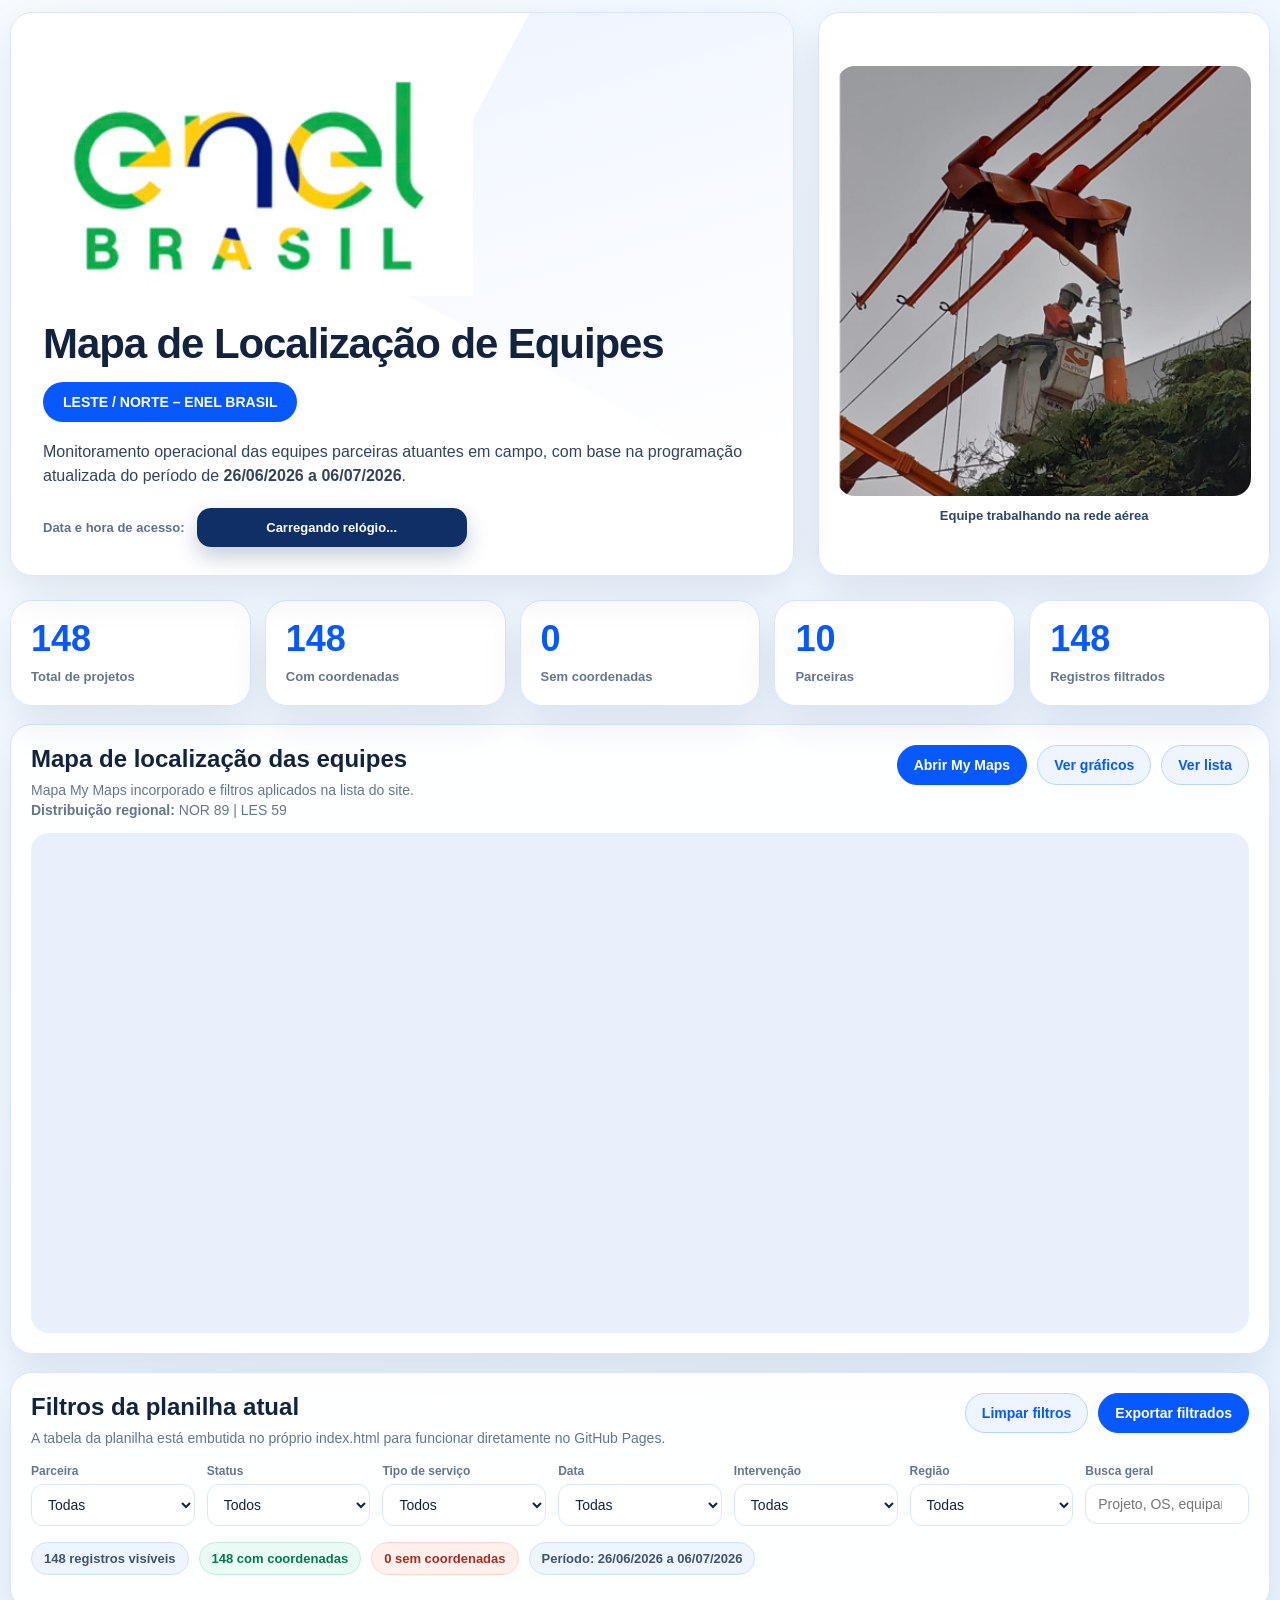
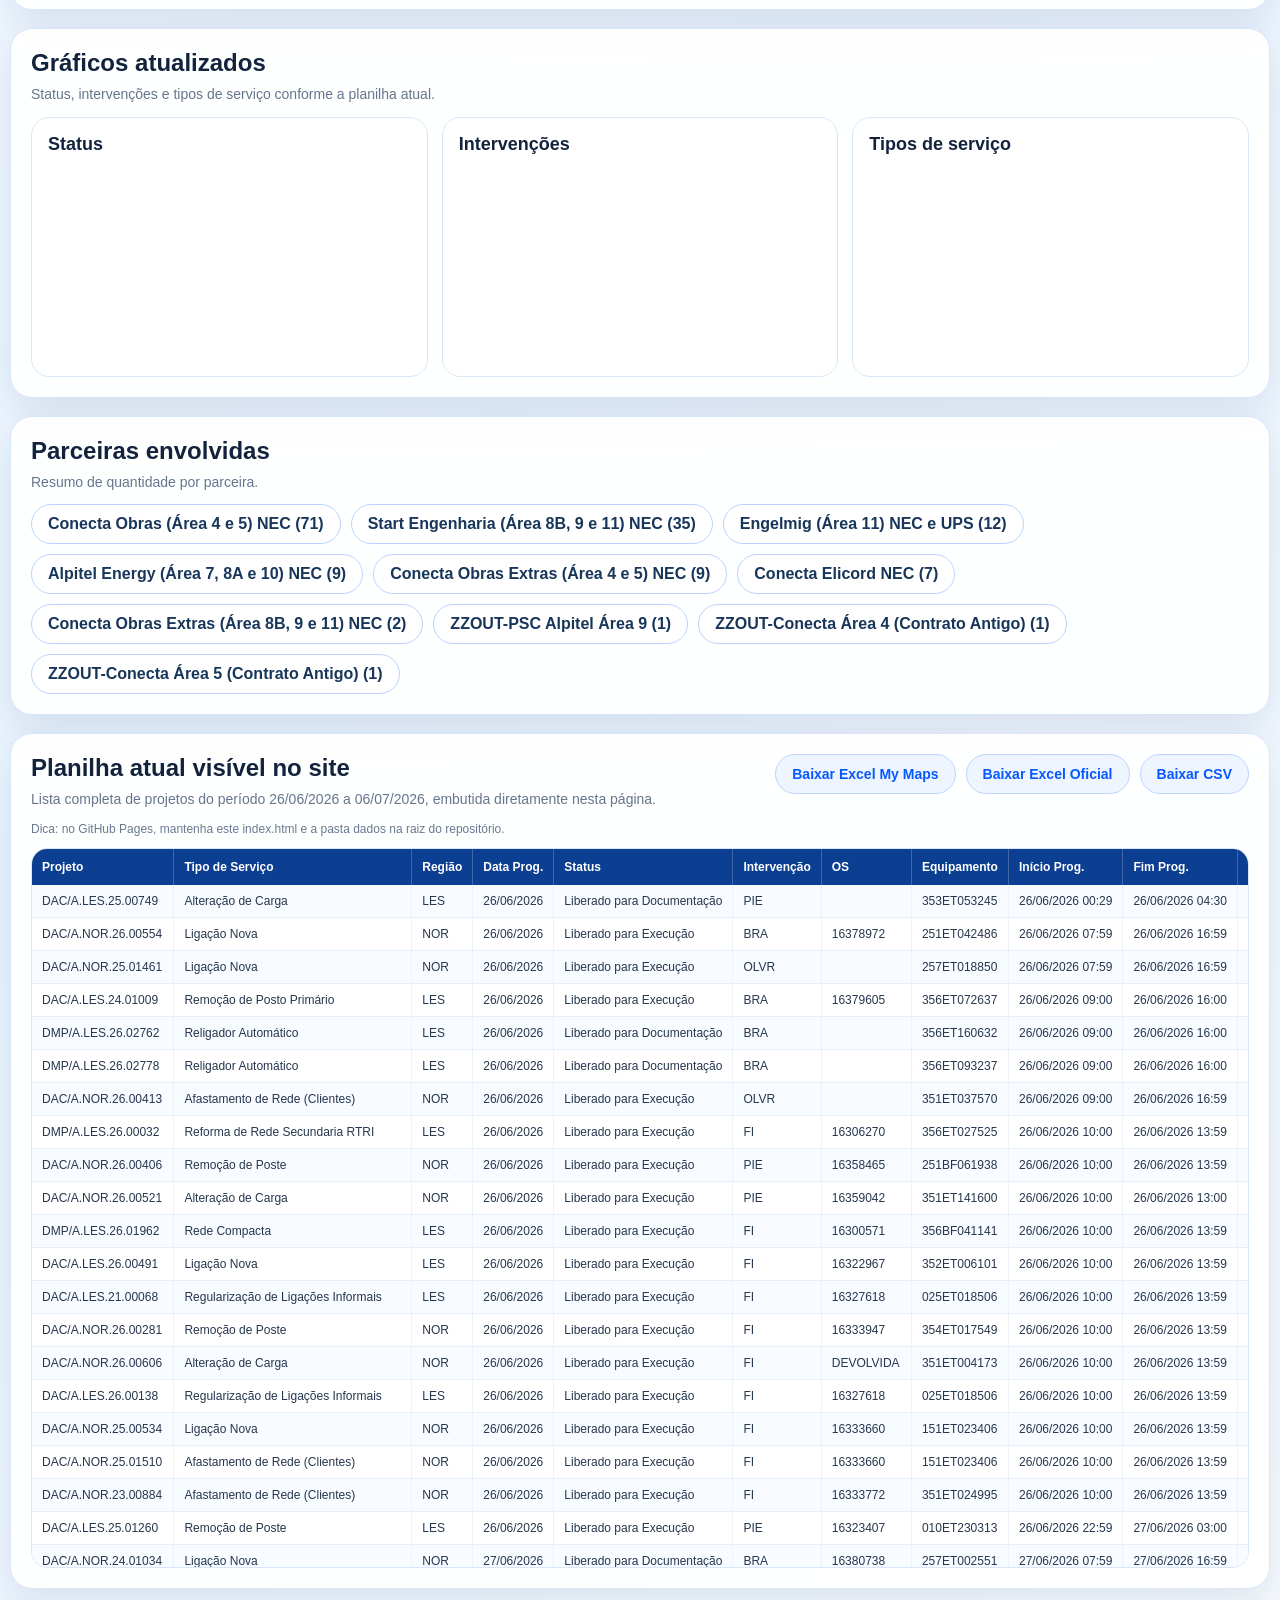
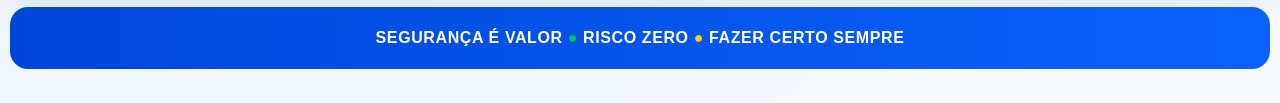
==== index.html @ 747bf1ad "Add files via upload" ====
<!DOCTYPE html>
<html lang="pt-BR">
<head>
<meta charset="UTF-8">
<meta name="viewport" content="width=device-width, initial-scale=1.0">
<title>Mapa de Localização de Equipes | Enel Brasil</title>
<style>
:root{--blue:#0758ff;--blue2:#0a47cf;--dark:#13233d;--muted:#65758d;--bg:#edf6ff;--card:#fff;--line:#d8e6fb;--shadow:0 16px 42px rgba(14,42,83,.10);--green:#00a76f;--orange:#ffb000;--red:#e23b2e}
*{box-sizing:border-box}body{margin:0;font-family:Arial,Helvetica,sans-serif;background:linear-gradient(135deg,#f7fbff,#eaf4ff 55%,#f7fbff);color:var(--dark)}a{color:var(--blue);font-weight:700;text-decoration:none}a:hover{text-decoration:underline}.page{max-width:1500px;margin:0 auto;padding:12px 10px 34px}.hero{display:grid;grid-template-columns:1.65fr .95fr;gap:24px;margin-bottom:24px}.hero-card,.photo-card,.kpi,.card{background:rgba(255,255,255,.96);border:1px solid var(--line);border-radius:22px;box-shadow:var(--shadow)}.hero-card{padding:28px 32px;min-height:390px;display:flex;flex-direction:column;justify-content:center;position:relative;overflow:hidden}.hero-card:after{content:"";position:absolute;right:-110px;top:-120px;width:420px;height:520px;background:linear-gradient(135deg,rgba(7,88,255,.08),transparent);transform:rotate(28deg)}.logo{width:min(430px,88%);display:block;margin:0 0 26px;position:relative;z-index:1}h1{font-size:42px;line-height:1.05;margin:0 0 16px;letter-spacing:-1.1px;position:relative;z-index:1}.badge{display:inline-flex;align-self:flex-start;background:var(--blue);color:#fff;border-radius:999px;padding:12px 20px;font-size:14px;font-weight:800;margin-bottom:18px;position:relative;z-index:1}.intro{font-size:16px;line-height:1.5;color:#32445d;max-width:900px;margin:0 0 20px;position:relative;z-index:1}.clock-wrap{display:flex;align-items:center;gap:12px;flex-wrap:wrap;font-size:13px;font-weight:800;color:#617089;position:relative;z-index:1}.clock{background:#102f66;color:white;border-radius:14px;padding:12px 18px;min-width:270px;text-align:center;box-shadow:0 10px 22px rgba(16,47,102,.24)}.photo-card{padding:18px;display:flex;flex-direction:column;justify-content:center}.photo-card img{width:100%;height:430px;object-fit:cover;border-radius:18px;display:block}.photo-caption{text-align:center;font-size:13px;font-weight:800;color:#2c4669;padding-top:12px}.kpis{display:grid;grid-template-columns:repeat(5,minmax(160px,1fr));gap:14px;margin-bottom:18px}.kpi{padding:20px;min-height:104px}.kpi strong{display:block;font-size:36px;line-height:1;color:var(--blue);margin-bottom:10px}.kpi span{font-size:13px;color:#66758e;font-weight:800}.card{padding:20px;margin-bottom:18px}.section-head{display:flex;justify-content:space-between;gap:16px;align-items:flex-start;margin-bottom:12px}h2{font-size:24px;margin:0 0 8px}.sub{color:#66758e;margin:0;font-size:14px;line-height:1.4}.actions{display:flex;gap:10px;flex-wrap:wrap}.btn{display:inline-flex;align-items:center;justify-content:center;border:1px solid #bcd3ff;background:#eef5ff;color:var(--blue);padding:11px 16px;border-radius:999px;font-weight:800;font-size:14px;cursor:pointer}.btn.primary{background:var(--blue);color:#fff;border-color:var(--blue)}.filters{display:grid;grid-template-columns:repeat(7,minmax(140px,1fr));gap:12px;margin:16px 0}.filter label{display:block;color:#66758e;font-size:12px;font-weight:800;margin-bottom:6px}select,input{width:100%;border:1px solid var(--line);border-radius:12px;background:#fff;padding:11px 12px;color:var(--dark);font-size:14px}.map-frame{width:100%;height:500px;border:0;border-radius:18px;background:#e8f1fb;display:block}.charts{display:grid;grid-template-columns:repeat(3,1fr);gap:14px}.chart{border:1px solid var(--line);border-radius:18px;padding:16px;background:#fff;min-height:260px}.chart h3{margin:0 0 14px;font-size:18px}.bar-row{display:grid;grid-template-columns:minmax(100px,165px) 1fr 42px;align-items:center;gap:10px;margin:9px 0;font-size:12px}.bar-label{font-weight:700;white-space:nowrap;overflow:hidden;text-overflow:ellipsis}.bar-track{height:18px;background:#edf3fb;border-radius:999px;overflow:hidden}.bar-fill{height:100%;border-radius:999px}.bar-value{font-weight:900;text-align:right}.chips{display:flex;flex-wrap:wrap;gap:10px}.chip{border:1px solid #bcd3ff;border-radius:999px;background:#fff;padding:10px 16px;font-weight:700;color:#183659}.table-wrap{overflow:auto;border:1px solid var(--line);border-radius:16px;max-height:720px;background:#fff}table{border-collapse:separate;border-spacing:0;width:max-content;min-width:100%}thead th{position:sticky;top:0;background:#0c3e91;color:#fff;z-index:2;text-align:left;padding:11px 10px;border-right:1px solid rgba(255,255,255,.22);font-size:12px;white-space:nowrap}tbody td{padding:9px 10px;border-bottom:1px solid #e6eef9;border-right:1px solid #edf2fa;font-size:12px;white-space:nowrap;color:#26364d}tbody tr:nth-child(odd) td{background:#f8fbff}tbody tr:hover td{background:#fff6d9}.summary-line{display:flex;gap:10px;flex-wrap:wrap;margin:10px 0 14px;color:#41536e;font-size:13px;font-weight:700}.pill{background:#eef5ff;border:1px solid #cfe0ff;border-radius:999px;padding:8px 12px}.pill.green{background:#eafaf4;border-color:#bfeeda;color:#007a53}.pill.red{background:#fff0ee;border-color:#ffd3cc;color:#a82d21}.footer{background:linear-gradient(90deg,#0047d9,#0b61ff);color:#fff;border-radius:18px;padding:22px;text-align:center;font-weight:900;letter-spacing:.6px;margin-top:18px}.dot-g{color:#00c853}.dot-y{color:#ffd100}.download-note{font-size:12px;color:#687991;margin-top:8px}.hidden{display:none!important}@media(max-width:1100px){.hero{grid-template-columns:1fr}.kpis{grid-template-columns:repeat(2,1fr)}.filters{grid-template-columns:repeat(2,1fr)}.charts{grid-template-columns:1fr}.photo-card img{height:360px}}@media(max-width:650px){.page{padding:10px}.hero-card{padding:22px}h1{font-size:32px}.logo{width:300px}.kpis,.filters{grid-template-columns:1fr}.section-head{flex-direction:column}.actions{width:100%}.btn{flex:1}.map-frame{height:360px}.photo-card img{height:330px}.clock{min-width:100%}}
</style>
</head>
<body>
<div class="page">
<header class="hero">
  <section class="hero-card">
    <img class="logo" src="[data-uri]" alt="Logomarca Enel Brasil">
    <h1>Mapa de Localização de Equipes</h1>
    <span class="badge">LESTE / NORTE – ENEL BRASIL</span>
    <p class="intro">Monitoramento operacional das equipes parceiras atuantes em campo, com base na programação atualizada do período de <strong>26/06/2026 a 06/07/2026</strong>.</p>
    <div class="clock-wrap"><span>Data e hora de acesso:</span><span class="clock" id="clock">Carregando relógio...</span></div>
  </section>
  <aside class="photo-card">
    <img src="[data-uri]" alt="Equipe trabalhando na rede aérea">
    <div class="photo-caption">Equipe trabalhando na rede aérea</div>
  </aside>
</header>

<section class="kpis" aria-label="Indicadores principais">
  <div class="kpi"><strong id="kTotal">148</strong><span>Total de projetos</span></div>
  <div class="kpi"><strong id="kCoord">148</strong><span>Com coordenadas</span></div>
  <div class="kpi"><strong id="kSemCoord">0</strong><span>Sem coordenadas</span></div>
  <div class="kpi"><strong id="kParceiras">10</strong><span>Parceiras</span></div>
  <div class="kpi"><strong id="kFiltrados">148</strong><span>Registros filtrados</span></div>
</section>

<section class="card" id="mapa">
  <div class="section-head">
    <div>
      <h2>Mapa de localização das equipes</h2>
      <p class="sub">Mapa My Maps incorporado e filtros aplicados na lista do site.</p>
      <p class="sub"><strong>Distribuição regional:</strong> NOR 89 | LES 59</p>
    </div>
    <div class="actions">
      <a class="btn primary" href="https://www.google.com/maps/d/edit?mid=10HwNRTu34UfYUParmwc_21swb9OrORy8&usp=sharing" target="_blank" rel="noopener">Abrir My Maps</a>
      <a class="btn" href="#graficos">Ver gráficos</a>
      <a class="btn" href="#lista">Ver lista</a>
    </div>
  </div>
  <iframe class="map-frame" src="https://www.google.com/maps/d/embed?mid=10HwNRTu34UfYUParmwc_21swb9OrORy8&ehbc=2E312F" loading="lazy" allowfullscreen></iframe>
</section>

<section class="card" id="filtros">
  <div class="section-head">
    <div>
      <h2>Filtros da planilha atual</h2>
      <p class="sub">A tabela da planilha está embutida no próprio index.html para funcionar diretamente no GitHub Pages.</p>
    </div>
    <div class="actions">
      <button class="btn" id="btnLimpar" type="button">Limpar filtros</button>
      <button class="btn primary" id="btnExportar" type="button">Exportar filtrados</button>
    </div>
  </div>
  <div class="filters">
    <div class="filter"><label for="fParceira">Parceira</label><select id="fParceira"><option value="">Todas</option></select></div>
    <div class="filter"><label for="fStatus">Status</label><select id="fStatus"><option value="">Todos</option></select></div>
    <div class="filter"><label for="fTipo">Tipo de serviço</label><select id="fTipo"><option value="">Todos</option></select></div>
    <div class="filter"><label for="fData">Data</label><select id="fData"><option value="">Todas</option></select></div>
    <div class="filter"><label for="fIntervencao">Intervenção</label><select id="fIntervencao"><option value="">Todas</option></select></div>
    <div class="filter"><label for="fRegiao">Região</label><select id="fRegiao"><option value="">Todas</option></select></div>
    <div class="filter"><label for="fBusca">Busca geral</label><input id="fBusca" type="search" placeholder="Projeto, OS, equipamento..."></div>
  </div>
  <div class="summary-line">
    <span class="pill"><strong id="resTotal">148</strong> registros visíveis</span>
    <span class="pill green"><strong id="resCoord">148</strong> com coordenadas</span>
    <span class="pill red"><strong id="resSemCoord">0</strong> sem coordenadas</span>
    <span class="pill">Período: 26/06/2026 a 06/07/2026</span>
  </div>
</section>

<section class="card" id="graficos">
  <div class="section-head"><div><h2>Gráficos atualizados</h2><p class="sub">Status, intervenções e tipos de serviço conforme a planilha atual.</p></div></div>
  <div class="charts">
    <div class="chart"><h3>Status</h3><div id="chartStatus"></div></div>
    <div class="chart"><h3>Intervenções</h3><div id="chartInterv"></div></div>
    <div class="chart"><h3>Tipos de serviço</h3><div id="chartTipo"></div></div>
  </div>
</section>

<section class="card">
  <div class="section-head"><div><h2>Parceiras envolvidas</h2><p class="sub">Resumo de quantidade por parceira.</p></div></div>
  <div class="chips" id="chipsParceiras"><span class="chip">Conecta Obras (Área 4 e 5) NEC (71)</span><span class="chip">Start Engenharia (Área 8B, 9  e 11) NEC (35)</span><span class="chip">Engelmig (Área 11) NEC e UPS (12)</span><span class="chip">Alpitel Energy (Área 7, 8A e 10) NEC (9)</span><span class="chip">Conecta Obras Extras (Área 4 e 5) NEC (9)</span><span class="chip">Conecta Elicord NEC (7)</span><span class="chip">Conecta Obras Extras (Área 8B, 9 e 11) NEC (2)</span><span class="chip">ZZOUT-PSC Alpitel Área 9 (1)</span><span class="chip">ZZOUT-Conecta Área 4 (Contrato Antigo) (1)</span><span class="chip">ZZOUT-Conecta Área 5 (Contrato Antigo) (1)</span></div>
</section>

<section class="card" id="lista">
  <div class="section-head">
    <div>
      <h2>Planilha atual visível no site</h2>
      <p class="sub">Lista completa de projetos do período 26/06/2026 a 06/07/2026, embutida diretamente nesta página.</p>
    </div>
    <div class="actions">
      <a class="btn" href="dados/excel_mymaps_localizacao_26_06_a_06_07.xlsx" download>Baixar Excel My Maps</a>
      <a class="btn" href="dados/excel_oficial_programacao_26_06_a_06_07.xlsx" download>Baixar Excel Oficial</a>
      <a class="btn" href="dados/projetos_26_06_a_06_07.csv" download>Baixar CSV</a>
    </div>
  </div>
  <div class="download-note">Dica: no GitHub Pages, mantenha este index.html e a pasta dados na raiz do repositório.</div>
  <div class="table-wrap" style="margin-top:12px">
    <table id="tabelaProjetos">
      <thead><tr><th>Projeto</th><th>Tipo de Serviço</th><th>Região</th><th>Data Prog.</th><th>Status</th><th>Intervenção</th><th>OS</th><th>Equipamento</th><th>Início Prog.</th><th>Fim Prog.</th><th>Parceira</th><th>Latitude</th><th>Longitude</th><th>Link Google Maps</th></tr></thead>
      <tbody id="tbodyProjetos">
        <tr data-regiao="LES"><td>DAC/A.LES.25.00749</td><td>Alteração de Carga</td><td>LES</td><td>26/06/2026</td><td>Liberado para Documentação</td><td>PIE</td><td></td><td>353ET053245</td><td>26/06/2026 00:29</td><td>26/06/2026 04:30</td><td>Start Engenharia (Área 8B, 9  e 11) NEC</td><td>-23.54629756</td><td>-46.62224529</td><td><a href="https://www.google.com/maps/place/-23.54629756,-46.62224529" target="_blank" rel="noopener">Abrir mapa</a></td></tr><tr data-regiao="NOR"><td>DAC/A.NOR.26.00554</td><td>Ligação Nova</td><td>NOR</td><td>26/06/2026</td><td>Liberado para Execução</td><td>BRA</td><td>16378972</td><td>251ET042486</td><td>26/06/2026 07:59</td><td>26/06/2026 16:59</td><td>Conecta Obras (Área 4 e 5) NEC</td><td>-23.5662875</td><td>-46.65685879</td><td><a href="https://www.google.com/maps/place/-23.5662875,-46.65685879" target="_blank" rel="noopener">Abrir mapa</a></td></tr><tr data-regiao="NOR"><td>DAC/A.NOR.25.01461</td><td>Ligação Nova</td><td>NOR</td><td>26/06/2026</td><td>Liberado para Execução</td><td>OLVR</td><td></td><td>257ET018850</td><td>26/06/2026 07:59</td><td>26/06/2026 16:59</td><td>Conecta Obras (Área 4 e 5) NEC</td><td>-23.56480511</td><td>-46.61819248</td><td><a href="https://www.google.com/maps/place/-23.56480511,-46.61819248" target="_blank" rel="noopener">Abrir mapa</a></td></tr><tr data-regiao="LES"><td>DAC/A.LES.24.01009</td><td>Remoção de Posto Primário</td><td>LES</td><td>26/06/2026</td><td>Liberado para Execução</td><td>BRA</td><td>16379605</td><td>356ET072637</td><td>26/06/2026 09:00</td><td>26/06/2026 16:00</td><td>ZZOUT-PSC Alpitel Área 9</td><td>-23.51787433</td><td>-46.38584905</td><td><a href="https://www.google.com/maps/place/-23.51787433,-46.38584905" target="_blank" rel="noopener">Abrir mapa</a></td></tr><tr data-regiao="LES"><td>DMP/A.LES.26.02762</td><td>Religador Automático</td><td>LES</td><td>26/06/2026</td><td>Liberado para Documentação</td><td>BRA</td><td></td><td>356ET160632</td><td>26/06/2026 09:00</td><td>26/06/2026 16:00</td><td>Alpitel Energy (Área 7, 8A e 10) NEC</td><td>-23.56655254</td><td>-46.41802376</td><td><a href="https://www.google.com/maps/place/-23.56655254,-46.41802376" target="_blank" rel="noopener">Abrir mapa</a></td></tr><tr data-regiao="LES"><td>DMP/A.LES.26.02778</td><td>Religador Automático</td><td>LES</td><td>26/06/2026</td><td>Liberado para Documentação</td><td>BRA</td><td></td><td>356ET093237</td><td>26/06/2026 09:00</td><td>26/06/2026 16:00</td><td>Alpitel Energy (Área 7, 8A e 10) NEC</td><td>-23.59295002</td><td>-46.41016548</td><td><a href="https://www.google.com/maps/place/-23.59295002,-46.41016548" target="_blank" rel="noopener">Abrir mapa</a></td></tr><tr data-regiao="NOR"><td>DAC/A.NOR.26.00413</td><td>Afastamento de Rede (Clientes)</td><td>NOR</td><td>26/06/2026</td><td>Liberado para Execução</td><td>OLVR</td><td></td><td>351ET037570</td><td>26/06/2026 09:00</td><td>26/06/2026 16:59</td><td>Conecta Obras (Área 4 e 5) NEC</td><td>-23.44417235</td><td>-46.78647304</td><td><a href="https://www.google.com/maps/place/-23.44417235,-46.78647304" target="_blank" rel="noopener">Abrir mapa</a></td></tr><tr data-regiao="LES"><td>DMP/A.LES.26.00032</td><td>Reforma de Rede Secundaria RTRI</td><td>LES</td><td>26/06/2026</td><td>Liberado para Execução</td><td>FI</td><td>16306270</td><td>356ET027525</td><td>26/06/2026 10:00</td><td>26/06/2026 13:59</td><td>Start Engenharia (Área 8B, 9  e 11) NEC</td><td>-23.55543936</td><td>-46.39535565</td><td><a href="https://www.google.com/maps/place/-23.55543936,-46.39535565" target="_blank" rel="noopener">Abrir mapa</a></td></tr><tr data-regiao="NOR"><td>DAC/A.NOR.26.00406</td><td>Remoção de Poste</td><td>NOR</td><td>26/06/2026</td><td>Liberado para Execução</td><td>PIE</td><td>16358465</td><td>251BF061938</td><td>26/06/2026 10:00</td><td>26/06/2026 13:59</td><td>Conecta Obras (Área 4 e 5) NEC</td><td>-23.62119427</td><td>-46.65050215</td><td><a href="https://www.google.com/maps/place/-23.62119427,-46.65050215" target="_blank" rel="noopener">Abrir mapa</a></td></tr><tr data-regiao="NOR"><td>DAC/A.NOR.26.00521</td><td>Alteração de Carga</td><td>NOR</td><td>26/06/2026</td><td>Liberado para Execução</td><td>PIE</td><td>16359042</td><td>351ET141600</td><td>26/06/2026 10:00</td><td>26/06/2026 13:00</td><td>Conecta Obras (Área 4 e 5) NEC</td><td>-23.51151376</td><td>-46.65427038</td><td><a href="https://www.google.com/maps/place/-23.51151376,-46.65427038" target="_blank" rel="noopener">Abrir mapa</a></td></tr><tr data-regiao="LES"><td>DMP/A.LES.26.01962</td><td>Rede Compacta</td><td>LES</td><td>26/06/2026</td><td>Liberado para Execução</td><td>FI</td><td>16300571</td><td>356BF041141</td><td>26/06/2026 10:00</td><td>26/06/2026 13:59</td><td>Engelmig (Área 11) NEC e UPS</td><td>-23.60035849</td><td>-46.44317107</td><td><a href="https://www.google.com/maps/place/-23.60035849,-46.44317107" target="_blank" rel="noopener">Abrir mapa</a></td></tr><tr data-regiao="LES"><td>DAC/A.LES.26.00491</td><td>Ligação Nova</td><td>LES</td><td>26/06/2026</td><td>Liberado para Execução</td><td>FI</td><td>16322967</td><td>352ET006101</td><td>26/06/2026 10:00</td><td>26/06/2026 13:59</td><td>Start Engenharia (Área 8B, 9  e 11) NEC</td><td>-23.50593063</td><td>-46.47611133</td><td><a href="https://www.google.com/maps/place/-23.50593063,-46.47611133" target="_blank" rel="noopener">Abrir mapa</a></td></tr><tr data-regiao="LES"><td>DAC/A.LES.21.00068</td><td>Regularização de Ligações Informais</td><td>LES</td><td>26/06/2026</td><td>Liberado para Execução</td><td>FI</td><td>16327618</td><td>025ET018506</td><td>26/06/2026 10:00</td><td>26/06/2026 13:59</td><td>Start Engenharia (Área 8B, 9  e 11) NEC</td><td>-23.7364833</td><td>-46.35607817</td><td><a href="https://www.google.com/maps/place/-23.7364833,-46.35607817" target="_blank" rel="noopener">Abrir mapa</a></td></tr><tr data-regiao="NOR"><td>DAC/A.NOR.26.00281</td><td>Remoção de Poste</td><td>NOR</td><td>26/06/2026</td><td>Liberado para Execução</td><td>FI</td><td>16333947</td><td>354ET017549</td><td>26/06/2026 10:00</td><td>26/06/2026 13:59</td><td>Conecta Obras (Área 4 e 5) NEC</td><td>-23.51731743</td><td>-46.58373845</td><td><a href="https://www.google.com/maps/place/-23.51731743,-46.58373845" target="_blank" rel="noopener">Abrir mapa</a></td></tr><tr data-regiao="NOR"><td>DAC/A.NOR.26.00606</td><td>Alteração de Carga</td><td>NOR</td><td>26/06/2026</td><td>Liberado para Execução</td><td>FI</td><td>DEVOLVIDA</td><td>351ET004173</td><td>26/06/2026 10:00</td><td>26/06/2026 13:59</td><td>Conecta Obras (Área 4 e 5) NEC</td><td>-23.49321442</td><td>-46.6870204</td><td><a href="https://www.google.com/maps/place/-23.49321442,-46.6870204" target="_blank" rel="noopener">Abrir mapa</a></td></tr><tr data-regiao="LES"><td>DAC/A.LES.26.00138</td><td>Regularização de Ligações Informais</td><td>LES</td><td>26/06/2026</td><td>Liberado para Execução</td><td>FI</td><td>16327618</td><td>025ET018506</td><td>26/06/2026 10:00</td><td>26/06/2026 13:59</td><td>Start Engenharia (Área 8B, 9  e 11) NEC</td><td>-23.7364833</td><td>-46.35607817</td><td><a href="https://www.google.com/maps/place/-23.7364833,-46.35607817" target="_blank" rel="noopener">Abrir mapa</a></td></tr><tr data-regiao="NOR"><td>DAC/A.NOR.25.00534</td><td>Ligação Nova</td><td>NOR</td><td>26/06/2026</td><td>Liberado para Execução</td><td>FI</td><td>16333660</td><td>151ET023406</td><td>26/06/2026 10:00</td><td>26/06/2026 13:59</td><td>Conecta Obras (Área 4 e 5) NEC</td><td>-23.55767458</td><td>-46.63199705</td><td><a href="https://www.google.com/maps/place/-23.55767458,-46.63199705" target="_blank" rel="noopener">Abrir mapa</a></td></tr><tr data-regiao="NOR"><td>DAC/A.NOR.25.01510</td><td>Afastamento de Rede (Clientes)</td><td>NOR</td><td>26/06/2026</td><td>Liberado para Execução</td><td>FI</td><td>16333660</td><td>151ET023406</td><td>26/06/2026 10:00</td><td>26/06/2026 13:59</td><td>Conecta Obras Extras (Área 4 e 5) NEC</td><td>-23.55767458</td><td>-46.63199705</td><td><a href="https://www.google.com/maps/place/-23.55767458,-46.63199705" target="_blank" rel="noopener">Abrir mapa</a></td></tr><tr data-regiao="NOR"><td>DAC/A.NOR.23.00884</td><td>Afastamento de Rede (Clientes)</td><td>NOR</td><td>26/06/2026</td><td>Liberado para Execução</td><td>FI</td><td>16333772</td><td>351ET024995</td><td>26/06/2026 10:00</td><td>26/06/2026 13:59</td><td>ZZOUT-Conecta Área 4 (Contrato Antigo)</td><td>-23.49328116</td><td>-46.64849521</td><td><a href="https://www.google.com/maps/place/-23.49328116,-46.64849521" target="_blank" rel="noopener">Abrir mapa</a></td></tr><tr data-regiao="LES"><td>DAC/A.LES.25.01260</td><td>Remoção de Poste</td><td>LES</td><td>26/06/2026</td><td>Liberado para Execução</td><td>PIE</td><td>16323407</td><td>010ET230313</td><td>26/06/2026 22:59</td><td>27/06/2026 03:00</td><td>Start Engenharia (Área 8B, 9  e 11) NEC</td><td>-23.66700933</td><td>-46.53321245</td><td><a href="https://www.google.com/maps/place/-23.66700933,-46.53321245" target="_blank" rel="noopener">Abrir mapa</a></td></tr><tr data-regiao="NOR"><td>DAC/A.NOR.24.01034</td><td>Ligação Nova</td><td>NOR</td><td>27/06/2026</td><td>Liberado para Documentação</td><td>BRA</td><td>16380738</td><td>257ET002551</td><td>27/06/2026 07:59</td><td>27/06/2026 16:59</td><td>Conecta Obras (Área 4 e 5) NEC</td><td>-23.60640564</td><td>-46.59932995</td><td><a href="https://www.google.com/maps/place/-23.60640564,-46.59932995" target="_blank" rel="noopener">Abrir mapa</a></td></tr><tr data-regiao="LES"><td>DMP/A.LES.26.00687</td><td>Instalação de equipamentos de proteção</td><td>LES</td><td>27/06/2026</td><td>Liberado para Documentação</td><td>BRA</td><td></td><td>352ET008375</td><td>27/06/2026 07:59</td><td>27/06/2026 18:00</td><td>Alpitel Energy (Área 7, 8A e 10) NEC</td><td>-23.51593255</td><td>-46.50943078</td><td><a href="https://www.google.com/maps/place/-23.51593255,-46.50943078" target="_blank" rel="noopener">Abrir mapa</a></td></tr><tr data-regiao="LES"><td>DMP/A.LES.26.02577</td><td>Segurança Operativa</td><td>LES</td><td>27/06/2026</td><td>Liberado para Execução</td><td>OLVR</td><td></td><td>356ET054228</td><td>27/06/2026 09:00</td><td>27/06/2026 16:00</td><td>Start Engenharia (Área 8B, 9  e 11) NEC</td><td>-23.59714971</td><td>-46.4570628</td><td><a href="https://www.google.com/maps/place/-23.59714971,-46.4570628" target="_blank" rel="noopener">Abrir mapa</a></td></tr><tr data-regiao="LES"><td>DMP/A.LES.26.02574</td><td>Segurança Operativa</td><td>LES</td><td>27/06/2026</td><td>Liberado para Execução</td><td>OLVR</td><td></td><td>356ET021161</td><td>27/06/2026 09:00</td><td>27/06/2026 16:00</td><td>Start Engenharia (Área 8B, 9  e 11) NEC</td><td>-23.59714971</td><td>-46.4570628</td><td><a href="https://www.google.com/maps/place/-23.59714971,-46.4570628" target="_blank" rel="noopener">Abrir mapa</a></td></tr><tr data-regiao="NOR"><td>DAC/A.NOR.25.01598</td><td>Ligação Provisória</td><td>NOR</td><td>27/06/2026</td><td>Liberado para Execução</td><td>PIE</td><td>16362544</td><td>257EP029088</td><td>27/06/2026 10:00</td><td>27/06/2026 13:59</td><td>Conecta Obras (Área 4 e 5) NEC</td><td>-23.56117369</td><td>-46.6164272</td><td><a href="https://www.google.com/maps/place/-23.56117369,-46.6164272" target="_blank" rel="noopener">Abrir mapa</a></td></tr><tr data-regiao="LES"><td>DAC/A.LES.22.00876</td><td>Remoção de Poste</td><td>LES</td><td>27/06/2026</td><td>Liberado para Execução</td><td>PIE</td><td>16363942</td><td>356ET034590</td><td>27/06/2026 10:00</td><td>27/06/2026 13:59</td><td>Start Engenharia (Área 8B, 9  e 11) NEC</td><td>-23.5944939</td><td>-46.44285937</td><td><a href="https://www.google.com/maps/place/-23.5944939,-46.44285937" target="_blank" rel="noopener">Abrir mapa</a></td></tr><tr data-regiao="LES"><td>DAC/A.LES.22.00853</td><td>Remoção de Poste</td><td>LES</td><td>27/06/2026</td><td>Cancelado</td><td>PIE</td><td>RESOLVIDO</td><td>356ET044956</td><td>27/06/2026 10:00</td><td>27/06/2026 13:59</td><td>Start Engenharia (Área 8B, 9  e 11) NEC</td><td>-23.5944939</td><td>-46.44285937</td><td><a href="https://www.google.com/maps/place/-23.5944939,-46.44285937" target="_blank" rel="noopener">Abrir mapa</a></td></tr><tr data-regiao="LES"><td>DAC/A.LES.22.00766</td><td>Remoção de Poste</td><td>LES</td><td>27/06/2026</td><td>Cancelado</td><td>PIE</td><td>RESOLVIDO</td><td>356ET044956</td><td>27/06/2026 10:00</td><td>27/06/2026 13:59</td><td>Start Engenharia (Área 8B, 9  e 11) NEC</td><td>-23.5944939</td><td>-46.44285937</td><td><a href="https://www.google.com/maps/place/-23.5944939,-46.44285937" target="_blank" rel="noopener">Abrir mapa</a></td></tr><tr data-regiao="LES"><td>DAC/A.LES.26.00868</td><td>Ligação Nova</td><td>LES</td><td>27/06/2026</td><td>Liberado para Execução</td><td>PIE</td><td>16364007</td><td>355ET021670</td><td>27/06/2026 10:00</td><td>27/06/2026 15:00</td><td>Start Engenharia (Área 8B, 9  e 11) NEC</td><td>-23.54123811</td><td>-46.59026596</td><td><a href="https://www.google.com/maps/place/-23.54123811,-46.59026596" target="_blank" rel="noopener">Abrir mapa</a></td></tr><tr data-regiao="NOR"><td>DAC/A.NOR.26.00328</td><td>Remoção de Poste</td><td>NOR</td><td>27/06/2026</td><td>Liberado para Execução</td><td>FI</td><td>16328544</td><td>257ET096094</td><td>27/06/2026 10:00</td><td>27/06/2026 13:59</td><td>Conecta Obras (Área 4 e 5) NEC</td><td>-23.58110301</td><td>-46.63928789</td><td><a href="https://www.google.com/maps/place/-23.58110301,-46.63928789" target="_blank" rel="noopener">Abrir mapa</a></td></tr><tr data-regiao="NOR"><td>DAC/A.NOR.24.00283</td><td>Afastamento de Rede (Clientes)</td><td>NOR</td><td>27/06/2026</td><td>Liberado para Execução</td><td>PIE</td><td>RESOLVIDO</td><td>251CF038821</td><td>27/06/2026 10:00</td><td>27/06/2026 13:59</td><td>Conecta Obras Extras (Área 4 e 5) NEC</td><td>-23.63128105</td><td>-46.66813495</td><td><a href="https://www.google.com/maps/place/-23.63128105,-46.66813495" target="_blank" rel="noopener">Abrir mapa</a></td></tr><tr data-regiao="NOR"><td>DAC/A.NOR.24.00282</td><td>Afastamento de Rede (Clientes)</td><td>NOR</td><td>27/06/2026</td><td>Liberado para Execução</td><td>PIE</td><td>16380719</td><td>251CF038821</td><td>27/06/2026 10:00</td><td>27/06/2026 13:59</td><td>Conecta Obras Extras (Área 4 e 5) NEC</td><td>-23.63128105</td><td>-46.66813495</td><td><a href="https://www.google.com/maps/place/-23.63128105,-46.66813495" target="_blank" rel="noopener">Abrir mapa</a></td></tr><tr data-regiao="NOR"><td>DAC/A.NOR.24.00234</td><td>Afastamento de Rede (Clientes)</td><td>NOR</td><td>27/06/2026</td><td>Liberado para Execução</td><td>PIE</td><td>16380719</td><td>251CF038821</td><td>27/06/2026 10:00</td><td>27/06/2026 13:59</td><td>Conecta Obras Extras (Área 4 e 5) NEC</td><td>-23.63128105</td><td>-46.66813495</td><td><a href="https://www.google.com/maps/place/-23.63128105,-46.66813495" target="_blank" rel="noopener">Abrir mapa</a></td></tr><tr data-regiao="NOR"><td>DAC/A.NOR.24.00280</td><td>Afastamento de Rede (Clientes)</td><td>NOR</td><td>27/06/2026</td><td>Liberado para Execução</td><td>PIE</td><td>16380719</td><td>251CF038821</td><td>27/06/2026 10:00</td><td>27/06/2026 13:59</td><td>Conecta Obras Extras (Área 4 e 5) NEC</td><td>-23.63128105</td><td>-46.66813495</td><td><a href="https://www.google.com/maps/place/-23.63128105,-46.66813495" target="_blank" rel="noopener">Abrir mapa</a></td></tr><tr data-regiao="NOR"><td>DAC/A.NOR.24.00281</td><td>Afastamento de Rede (Clientes)</td><td>NOR</td><td>27/06/2026</td><td>Liberado para Execução</td><td>PIE</td><td>16380719</td><td>251CF038821</td><td>27/06/2026 10:00</td><td>27/06/2026 13:59</td><td>Conecta Obras Extras (Área 4 e 5) NEC</td><td>-23.63128105</td><td>-46.66813495</td><td><a href="https://www.google.com/maps/place/-23.63128105,-46.66813495" target="_blank" rel="noopener">Abrir mapa</a></td></tr><tr data-regiao="NOR"><td>DAC/A.NOR.25.00979</td><td>Ligação Provisória</td><td>NOR</td><td>27/06/2026</td><td>Liberado para Execução</td><td>PIE</td><td>16380719</td><td>251ET132431</td><td>27/06/2026 10:00</td><td>27/06/2026 13:59</td><td>Conecta Obras (Área 4 e 5) NEC</td><td>-23.62664226</td><td>-46.66154939</td><td><a href="https://www.google.com/maps/place/-23.62664226,-46.66154939" target="_blank" rel="noopener">Abrir mapa</a></td></tr><tr data-regiao="LES"><td>DAC/A.LES.26.00794</td><td>Ligação Nova</td><td>LES</td><td>28/06/2026</td><td>Liberado para Execução</td><td>BRA</td><td>16413772</td><td>355ET170462</td><td>28/06/2026 09:00</td><td>28/06/2026 16:00</td><td>Alpitel Energy (Área 7, 8A e 10) NEC</td><td>-23.55124074</td><td>-46.59994386</td><td><a href="https://www.google.com/maps/place/-23.55124074,-46.59994386" target="_blank" rel="noopener">Abrir mapa</a></td></tr><tr data-regiao="LES"><td>DMP/A.LES.24.05716</td><td>Rede Compacta</td><td>LES</td><td>28/06/2026</td><td>Liberado para Execução</td><td>PIE</td><td>16364437</td><td>010ET076810</td><td>28/06/2026 09:29</td><td>28/06/2026 13:30</td><td>Engelmig (Área 11) NEC e UPS</td><td>-23.67077006</td><td>-46.51496591</td><td><a href="https://www.google.com/maps/place/-23.67077006,-46.51496591" target="_blank" rel="noopener">Abrir mapa</a></td></tr><tr data-regiao="NOR"><td>DAC/A.NOR.24.01517</td><td>Ligação Nova</td><td>NOR</td><td>29/06/2026</td><td>Liberado para Execução</td><td>BRA</td><td>16398367</td><td>251IP16J209</td><td>29/06/2026 07:59</td><td>29/06/2026 16:59</td><td>Conecta Obras (Área 4 e 5) NEC</td><td>-23.59383967</td><td>-46.68083457</td><td><a href="https://www.google.com/maps/place/-23.59383967,-46.68083457" target="_blank" rel="noopener">Abrir mapa</a></td></tr><tr data-regiao="NOR"><td>DAC/A.NOR.24.01518</td><td>Ligação Nova</td><td>NOR</td><td>29/06/2026</td><td>Liberado para Execução</td><td>BRA</td><td>16398367</td><td>251IP16J209</td><td>29/06/2026 07:59</td><td>29/06/2026 16:59</td><td>Conecta Obras (Área 4 e 5) NEC</td><td>-23.59383967</td><td>-46.68083457</td><td><a href="https://www.google.com/maps/place/-23.59383967,-46.68083457" target="_blank" rel="noopener">Abrir mapa</a></td></tr><tr data-regiao="NOR"><td>DAC/A.NOR.25.01806</td><td>Ligação Nova</td><td>NOR</td><td>29/06/2026</td><td>Liberado para Execução</td><td>BRA</td><td>16398191</td><td>251BF062473</td><td>29/06/2026 07:59</td><td>29/06/2026 16:59</td><td>Conecta Obras (Área 4 e 5) NEC</td><td>-23.59603202</td><td>-46.68276647</td><td><a href="https://www.google.com/maps/place/-23.59603202,-46.68276647" target="_blank" rel="noopener">Abrir mapa</a></td></tr><tr data-regiao="LES"><td>DAC/A.LES.25.00716</td><td>Ligação Nova</td><td>LES</td><td>29/06/2026</td><td>Liberado para Execução</td><td>FI</td><td>16340514</td><td>356ET020602</td><td>29/06/2026 09:00</td><td>29/06/2026 13:00</td><td>Alpitel Energy (Área 7, 8A e 10) NEC</td><td>-23.53771315</td><td>-46.47101989</td><td><a href="https://www.google.com/maps/place/-23.53771315,-46.47101989" target="_blank" rel="noopener">Abrir mapa</a></td></tr><tr data-regiao="NOR"><td>DAC/A.NOR.26.00509</td><td>Ligação Provisória</td><td>NOR</td><td>29/06/2026</td><td>Liberado para Execução</td><td>BRA</td><td>16413561</td><td>354ET043821</td><td>29/06/2026 09:00</td><td>29/06/2026 16:59</td><td>Conecta Obras (Área 4 e 5) NEC</td><td>-23.48775792</td><td>-46.62626606</td><td><a href="https://www.google.com/maps/place/-23.48775792,-46.62626606" target="_blank" rel="noopener">Abrir mapa</a></td></tr><tr data-regiao="NOR"><td>DAC/A.NOR.26.00510</td><td>Ligação Provisória</td><td>NOR</td><td>29/06/2026</td><td>Liberado para Execução</td><td>BRA</td><td>16413561</td><td>354ET043821</td><td>29/06/2026 09:00</td><td>29/06/2026 16:59</td><td>Conecta Obras (Área 4 e 5) NEC</td><td>-23.48775792</td><td>-46.62626606</td><td><a href="https://www.google.com/maps/place/-23.48775792,-46.62626606" target="_blank" rel="noopener">Abrir mapa</a></td></tr><tr data-regiao="NOR"><td>DAC/A.NOR.25.01003</td><td>Ligação Nova</td><td>NOR</td><td>29/06/2026</td><td>Liberado para Execução</td><td>FI</td><td>16340712</td><td>354ET006107</td><td>29/06/2026 10:00</td><td>29/06/2026 13:59</td><td>Conecta Obras (Área 4 e 5) NEC</td><td>-23.46795065</td><td>-46.59846895</td><td><a href="https://www.google.com/maps/place/-23.46795065,-46.59846895" target="_blank" rel="noopener">Abrir mapa</a></td></tr><tr data-regiao="NOR"><td>DAC/A.NOR.26.00274</td><td>Alteração de Carga</td><td>NOR</td><td>29/06/2026</td><td>Liberado para Execução</td><td>FI</td><td>16355759</td><td>151ET024733</td><td>29/06/2026 10:00</td><td>29/06/2026 13:59</td><td>Conecta Obras (Área 4 e 5) NEC</td><td>-23.56594601</td><td>-46.66046908</td><td><a href="https://www.google.com/maps/place/-23.56594601,-46.66046908" target="_blank" rel="noopener">Abrir mapa</a></td></tr><tr data-regiao="NOR"><td>DAC/A.NOR.26.00445</td><td>Ligação Provisória</td><td>NOR</td><td>29/06/2026</td><td>Liberado para Execução</td><td>PIE</td><td>16374719</td><td>257ET122672</td><td>29/06/2026 10:00</td><td>29/06/2026 13:59</td><td>Conecta Obras (Área 4 e 5) NEC</td><td>-23.60958814</td><td>-46.62236776</td><td><a href="https://www.google.com/maps/place/-23.60958814,-46.62236776" target="_blank" rel="noopener">Abrir mapa</a></td></tr><tr data-regiao="LES"><td>DMP/A.LES.26.01972</td><td>Rede Compacta</td><td>LES</td><td>29/06/2026</td><td>Pendente de Aprovação</td><td>FI</td><td></td><td>356ET167065</td><td>29/06/2026 10:00</td><td>29/06/2026 13:59</td><td>Engelmig (Área 11) NEC e UPS</td><td>-23.57581919</td><td>-46.42960851</td><td><a href="https://www.google.com/maps/place/-23.57581919,-46.42960851" target="_blank" rel="noopener">Abrir mapa</a></td></tr><tr data-regiao="LES"><td>DAC/A.LES.25.00971</td><td>Ligação Nova</td><td>LES</td><td>30/06/2026</td><td>Liberado para Execução</td><td>PIE</td><td>16326257</td><td>010ET003218</td><td>30/06/2026 00:29</td><td>30/06/2026 04:30</td><td>Start Engenharia (Área 8B, 9  e 11) NEC</td><td>-23.67010861</td><td>-46.53111024</td><td><a href="https://www.google.com/maps/place/-23.67010861,-46.53111024" target="_blank" rel="noopener">Abrir mapa</a></td></tr><tr data-regiao="NOR"><td>DAC/A.NOR.25.00928</td><td>Ligação Nova</td><td>NOR</td><td>30/06/2026</td><td>Liberado para Execução</td><td>OLVR</td><td></td><td>351CF110510</td><td>30/06/2026 07:59</td><td>30/06/2026 16:59</td><td>Conecta Obras (Área 4 e 5) NEC</td><td>-23.60345331</td><td>-46.67630658</td><td><a href="https://www.google.com/maps/place/-23.60345331,-46.67630658" target="_blank" rel="noopener">Abrir mapa</a></td></tr><tr data-regiao="NOR"><td>DAC/A.NOR.25.00172</td><td>Ligação Nova</td><td>NOR</td><td>30/06/2026</td><td>Liberado para Execução</td><td>BRA</td><td>16413805</td><td>251ET120749</td><td>30/06/2026 07:59</td><td>30/06/2026 16:59</td><td>Conecta Obras (Área 4 e 5) NEC</td><td>-23.62541958</td><td>-46.69164417</td><td><a href="https://www.google.com/maps/place/-23.62541958,-46.69164417" target="_blank" rel="noopener">Abrir mapa</a></td></tr><tr data-regiao="NOR"><td>DAC/A.NOR.25.01497</td><td>Remoção de Poste</td><td>NOR</td><td>30/06/2026</td><td>Liberado para Documentação</td><td>BRA</td><td></td><td>251ET120823</td><td>30/06/2026 07:59</td><td>30/06/2026 16:59</td><td>Conecta Obras (Área 4 e 5) NEC</td><td>-23.60402029</td><td>-46.66810199</td><td><a href="https://www.google.com/maps/place/-23.60402029,-46.66810199" target="_blank" rel="noopener">Abrir mapa</a></td></tr><tr data-regiao="NOR"><td>DAC/A.NOR.26.00569</td><td>Ligação Nova</td><td>NOR</td><td>30/06/2026</td><td>Liberado para Execução</td><td>BRA</td><td>16413556</td><td>152ET085418</td><td>30/06/2026 07:59</td><td>30/06/2026 16:59</td><td>Conecta Obras (Área 4 e 5) NEC</td><td>-23.52006436</td><td>-46.66283718</td><td><a href="https://www.google.com/maps/place/-23.52006436,-46.66283718" target="_blank" rel="noopener">Abrir mapa</a></td></tr><tr data-regiao="NOR"><td>DAC/A.NOR.25.01040</td><td>Ligação Nova</td><td>NOR</td><td>30/06/2026</td><td>Liberado para Execução</td><td>BRA</td><td>16413924</td><td>251ET121759</td><td>30/06/2026 07:59</td><td>30/06/2026 16:59</td><td>Conecta Obras (Área 4 e 5) NEC</td><td>-23.62630282</td><td>-46.66723832</td><td><a href="https://www.google.com/maps/place/-23.62630282,-46.66723832" target="_blank" rel="noopener">Abrir mapa</a></td></tr><tr data-regiao="NOR"><td>DAC/A.NOR.25.00577</td><td>Ligação Nova</td><td>NOR</td><td>30/06/2026</td><td>Liberado para Execução</td><td>BRA</td><td>16412908</td><td>257EP045661</td><td>30/06/2026 07:59</td><td>30/06/2026 16:59</td><td>Conecta Obras (Área 4 e 5) NEC</td><td>-23.59517226</td><td>-46.64936303</td><td><a href="https://www.google.com/maps/place/-23.59517226,-46.64936303" target="_blank" rel="noopener">Abrir mapa</a></td></tr><tr data-regiao="NOR"><td>DAC/A.NOR.25.01476</td><td>Ligação Nova</td><td>NOR</td><td>30/06/2026</td><td>Liberado para Execução</td><td>BRA</td><td>16398155</td><td>354ET067532</td><td>30/06/2026 09:00</td><td>30/06/2026 16:00</td><td>Conecta Obras (Área 4 e 5) NEC</td><td>-23.48750937</td><td>-46.61262722</td><td><a href="https://www.google.com/maps/place/-23.48750937,-46.61262722" target="_blank" rel="noopener">Abrir mapa</a></td></tr><tr data-regiao="NOR"><td>DAC/A.NOR.26.00399</td><td>Remoção de Posto Primário</td><td>NOR</td><td>30/06/2026</td><td>Liberado para Execução</td><td>BRA</td><td>16398499</td><td>251EP029327</td><td>30/06/2026 09:00</td><td>30/06/2026 16:59</td><td>Conecta Obras (Área 4 e 5) NEC</td><td>-23.60529068</td><td>-46.69620498</td><td><a href="https://www.google.com/maps/place/-23.60529068,-46.69620498" target="_blank" rel="noopener">Abrir mapa</a></td></tr><tr data-regiao="NOR"><td>DAC/A.NOR.26.00234</td><td>Remoção de Poste</td><td>NOR</td><td>30/06/2026</td><td>Liberado para Execução</td><td>PIE</td><td>16398952</td><td>251CF110436</td><td>30/06/2026 09:00</td><td>30/06/2026 13:59</td><td>Conecta Obras (Área 4 e 5) NEC</td><td>-23.62839498</td><td>-46.6624531</td><td><a href="https://www.google.com/maps/place/-23.62839498,-46.6624531" target="_blank" rel="noopener">Abrir mapa</a></td></tr><tr data-regiao="LES"><td>DAC/A.LES.26.00509</td><td>Alteração de Carga</td><td>LES</td><td>30/06/2026</td><td>Liberado para Execução</td><td>PIE</td><td>16355863</td><td>352ET160307</td><td>30/06/2026 10:00</td><td>30/06/2026 13:59</td><td>Start Engenharia (Área 8B, 9  e 11) NEC</td><td>-23.51989109</td><td>-46.48004737</td><td><a href="https://www.google.com/maps/place/-23.51989109,-46.48004737" target="_blank" rel="noopener">Abrir mapa</a></td></tr><tr data-regiao="NOR"><td>DAC/A.NOR.26.00548</td><td>Alteração de Carga</td><td>NOR</td><td>30/06/2026</td><td>Liberado para Execução</td><td>FI</td><td>16356975</td><td>351ET040314</td><td>30/06/2026 10:00</td><td>30/06/2026 13:59</td><td>Conecta Obras (Área 4 e 5) NEC</td><td>-23.48977825</td><td>-46.74242065</td><td><a href="https://www.google.com/maps/place/-23.48977825,-46.74242065" target="_blank" rel="noopener">Abrir mapa</a></td></tr><tr data-regiao="NOR"><td>DAC/A.NOR.24.00977</td><td>Remoção de Poste</td><td>NOR</td><td>30/06/2026</td><td>Liberado para Execução</td><td>FI</td><td>16375266</td><td>251ET011617</td><td>30/06/2026 10:00</td><td>30/06/2026 13:59</td><td>ZZOUT-Conecta Área 5 (Contrato Antigo)</td><td>-23.62734173</td><td>-46.69168327</td><td><a href="https://www.google.com/maps/place/-23.62734173,-46.69168327" target="_blank" rel="noopener">Abrir mapa</a></td></tr><tr data-regiao="NOR"><td>DAC/A.NOR.26.00363</td><td>Remoção de Poste</td><td>NOR</td><td>30/06/2026</td><td>Liberado para Execução</td><td>FI</td><td>16356837</td><td>257ET004352</td><td>30/06/2026 10:00</td><td>30/06/2026 13:59</td><td>Conecta Obras (Área 4 e 5) NEC</td><td>-23.62268617</td><td>-46.61340556</td><td><a href="https://www.google.com/maps/place/-23.62268617,-46.61340556" target="_blank" rel="noopener">Abrir mapa</a></td></tr><tr data-regiao="NOR"><td>DAC/A.NOR.25.01328</td><td>Ligação Nova</td><td>NOR</td><td>30/06/2026</td><td>Liberado para Execução</td><td>FI</td><td>16369607</td><td>DJMOR0105</td><td>30/06/2026 10:00</td><td>30/06/2026 13:59</td><td>Conecta Obras (Área 4 e 5) NEC</td><td>-23.60782985</td><td>-46.6915709</td><td><a href="https://www.google.com/maps/place/-23.60782985,-46.6915709" target="_blank" rel="noopener">Abrir mapa</a></td></tr><tr data-regiao="NOR"><td>DAC/A.NOR.25.01501</td><td>Ligação Nova</td><td>NOR</td><td>30/06/2026</td><td>Liberado para Execução</td><td>FI</td><td>16356838</td><td>257ET068755</td><td>30/06/2026 10:00</td><td>30/06/2026 13:59</td><td>Conecta Obras (Área 4 e 5) NEC</td><td>-23.57481284</td><td>-46.6545268</td><td><a href="https://www.google.com/maps/place/-23.57481284,-46.6545268" target="_blank" rel="noopener">Abrir mapa</a></td></tr><tr data-regiao="NOR"><td>DAC/A.NOR.23.00843</td><td>Afastamento de Rede (Clientes)</td><td>NOR</td><td>30/06/2026</td><td>Liberado para Execução</td><td>PIE</td><td>16380409</td><td>354ET003439</td><td>30/06/2026 10:00</td><td>30/06/2026 12:00</td><td>Conecta Obras Extras (Área 4 e 5) NEC</td><td>-23.4802103</td><td>-46.65583919</td><td><a href="https://www.google.com/maps/place/-23.4802103,-46.65583919" target="_blank" rel="noopener">Abrir mapa</a></td></tr><tr data-regiao="NOR"><td>DAC/A.NOR.23.00833</td><td>Afastamento de Rede (Clientes)</td><td>NOR</td><td>30/06/2026</td><td>Liberado para Execução</td><td>PIE</td><td>16380409</td><td>354ET003439</td><td>30/06/2026 10:00</td><td>30/06/2026 12:00</td><td>Conecta Obras Extras (Área 4 e 5) NEC</td><td>-23.4802103</td><td>-46.65583919</td><td><a href="https://www.google.com/maps/place/-23.4802103,-46.65583919" target="_blank" rel="noopener">Abrir mapa</a></td></tr><tr data-regiao="LES"><td>DMP/A.LES.26.01978</td><td>Rede Compacta</td><td>LES</td><td>30/06/2026</td><td>Pendente de Aprovação</td><td>FI</td><td></td><td>356ET006621</td><td>30/06/2026 10:00</td><td>30/06/2026 13:59</td><td>Engelmig (Área 11) NEC e UPS</td><td>-23.59051137</td><td>-46.42191717</td><td><a href="https://www.google.com/maps/place/-23.59051137,-46.42191717" target="_blank" rel="noopener">Abrir mapa</a></td></tr><tr data-regiao="LES"><td>DAC/A.LES.25.00104</td><td>Alteração de Carga</td><td>LES</td><td>01/07/2026</td><td>Liberado para Execução</td><td>PIE</td><td>16326576</td><td>353CF150478</td><td>01/07/2026 00:29</td><td>01/07/2026 04:30</td><td>Start Engenharia (Área 8B, 9  e 11) NEC</td><td>-23.53095904</td><td>-46.54554289</td><td><a href="https://www.google.com/maps/place/-23.53095904,-46.54554289" target="_blank" rel="noopener">Abrir mapa</a></td></tr><tr data-regiao="LES"><td>DAC/A.LES.25.00099</td><td>Alteração de Carga</td><td>LES</td><td>01/07/2026</td><td>Liberado para Execução</td><td>PIE</td><td>16326576</td><td>353CF150478</td><td>01/07/2026 00:29</td><td>01/07/2026 04:30</td><td>Start Engenharia (Área 8B, 9  e 11) NEC</td><td>-23.53095904</td><td>-46.54554289</td><td><a href="https://www.google.com/maps/place/-23.53095904,-46.54554289" target="_blank" rel="noopener">Abrir mapa</a></td></tr><tr data-regiao="NOR"><td>DAC/A.NOR.25.01518</td><td>Ligação Nova</td><td>NOR</td><td>01/07/2026</td><td>Liberado para Execução</td><td>BRA</td><td>16400822</td><td>152EP012015</td><td>01/07/2026 07:59</td><td>01/07/2026 16:59</td><td>Conecta Obras (Área 4 e 5) NEC</td><td>-23.5182822</td><td>-46.66943855</td><td><a href="https://www.google.com/maps/place/-23.5182822,-46.66943855" target="_blank" rel="noopener">Abrir mapa</a></td></tr><tr data-regiao="NOR"><td>DAC/A.NOR.25.01540</td><td>Ligação Nova</td><td>NOR</td><td>01/07/2026</td><td>Liberado para Execução</td><td>BRA</td><td>16400822</td><td>152EP012015</td><td>01/07/2026 07:59</td><td>01/07/2026 16:59</td><td>Conecta Obras (Área 4 e 5) NEC</td><td>-23.5182822</td><td>-46.66943855</td><td><a href="https://www.google.com/maps/place/-23.5182822,-46.66943855" target="_blank" rel="noopener">Abrir mapa</a></td></tr><tr data-regiao="NOR"><td>DAC/A.NOR.25.01542</td><td>Ligação Nova</td><td>NOR</td><td>01/07/2026</td><td>Liberado para Execução</td><td>BRA</td><td>16400822</td><td>152EP012015</td><td>01/07/2026 07:59</td><td>01/07/2026 16:59</td><td>Conecta Obras (Área 4 e 5) NEC</td><td>-23.5182822</td><td>-46.66943855</td><td><a href="https://www.google.com/maps/place/-23.5182822,-46.66943855" target="_blank" rel="noopener">Abrir mapa</a></td></tr><tr data-regiao="NOR"><td>DAC/A.NOR.25.01428</td><td>Ligação Nova</td><td>NOR</td><td>01/07/2026</td><td>Liberado para Execução</td><td>BRA</td><td>16401215</td><td>351CF008232</td><td>01/07/2026 07:59</td><td>01/07/2026 16:59</td><td>Conecta Obras (Área 4 e 5) NEC</td><td>-23.50589606</td><td>-46.67998578</td><td><a href="https://www.google.com/maps/place/-23.50589606,-46.67998578" target="_blank" rel="noopener">Abrir mapa</a></td></tr><tr data-regiao="NOR"><td>DAC/A.NOR.25.01041</td><td>Ligação Nova</td><td>NOR</td><td>01/07/2026</td><td>Liberado para Execução</td><td>BRA</td><td>16402083</td><td>ET-005369</td><td>01/07/2026 07:59</td><td>01/07/2026 16:59</td><td>Conecta Obras (Área 4 e 5) NEC</td><td>-23.60510886</td><td>-46.69160007</td><td><a href="https://www.google.com/maps/place/-23.60510886,-46.69160007" target="_blank" rel="noopener">Abrir mapa</a></td></tr><tr data-regiao="NOR"><td>DAC/A.NOR.24.01478</td><td>Afastamento de Rede (Clientes)</td><td>NOR</td><td>01/07/2026</td><td>Rascunho</td><td>BRA</td><td></td><td>251ET132639</td><td>01/07/2026 09:00</td><td>01/07/2026 16:59</td><td>Conecta Obras Extras (Área 4 e 5) NEC</td><td>0</td><td>0</td><td><a href="https://www.google.com/maps/place/0,0" target="_blank" rel="noopener">Abrir mapa</a></td></tr><tr data-regiao="NOR"><td>DAC/A.NOR.26.00347</td><td>Remoção de Poste</td><td>NOR</td><td>01/07/2026</td><td>Liberado para Execução</td><td>FI</td><td>16406537</td><td>251ET019147</td><td>01/07/2026 09:00</td><td>01/07/2026 12:00</td><td>Conecta Obras (Área 4 e 5) NEC</td><td>-23.63110802</td><td>-46.66330919</td><td><a href="https://www.google.com/maps/place/-23.63110802,-46.66330919" target="_blank" rel="noopener">Abrir mapa</a></td></tr><tr data-regiao="NOR"><td>DMP/A.NOR.25.01526</td><td>Reforma de Rede Secundária</td><td>NOR</td><td>01/07/2026</td><td>Liberado para Execução</td><td>OLVR</td><td></td><td>354ET140825</td><td>01/07/2026 09:00</td><td>01/07/2026 16:59</td><td>Conecta Elicord NEC</td><td>-23.43370464</td><td>-46.58720898</td><td><a href="https://www.google.com/maps/place/-23.43370464,-46.58720898" target="_blank" rel="noopener">Abrir mapa</a></td></tr><tr data-regiao="LES"><td>DMP/A.LES.26.02698</td><td>Religador Automático</td><td>LES</td><td>01/07/2026</td><td>Liberado para Execução</td><td>PIE</td><td>16375141</td><td>355ET000993</td><td>01/07/2026 09:29</td><td>01/07/2026 13:30</td><td>Alpitel Energy (Área 7, 8A e 10) NEC</td><td>-23.55553302</td><td>-46.60604384</td><td><a href="https://www.google.com/maps/place/-23.55553302,-46.60604384" target="_blank" rel="noopener">Abrir mapa</a></td></tr><tr data-regiao="LES"><td>DMP/A.LES.26.02701</td><td>Religador Automático</td><td>LES</td><td>01/07/2026</td><td>Liberado para Execução</td><td>PIE</td><td>16375141</td><td>355ET001229</td><td>01/07/2026 09:29</td><td>01/07/2026 13:30</td><td>Alpitel Energy (Área 7, 8A e 10) NEC</td><td>-23.55497126</td><td>-46.60782464</td><td><a href="https://www.google.com/maps/place/-23.55497126,-46.60782464" target="_blank" rel="noopener">Abrir mapa</a></td></tr><tr data-regiao="NOR"><td>DAC/A.NOR.26.00484</td><td>Ligação Nova</td><td>NOR</td><td>01/07/2026</td><td>Liberado para Execução</td><td>FI</td><td>16358546</td><td>354ET500443</td><td>01/07/2026 10:00</td><td>01/07/2026 13:59</td><td>Conecta Obras (Área 4 e 5) NEC</td><td>-23.49112509</td><td>-46.60672485</td><td><a href="https://www.google.com/maps/place/-23.49112509,-46.60672485" target="_blank" rel="noopener">Abrir mapa</a></td></tr><tr data-regiao="NOR"><td>DAC/A.NOR.25.01712</td><td>Remoção de Posto Primário</td><td>NOR</td><td>01/07/2026</td><td>Liberado para Execução</td><td>PIE</td><td>16372054</td><td>354EP010096</td><td>01/07/2026 10:00</td><td>01/07/2026 13:59</td><td>Conecta Obras (Área 4 e 5) NEC</td><td>-23.47706952</td><td>-46.61006256</td><td><a href="https://www.google.com/maps/place/-23.47706952,-46.61006256" target="_blank" rel="noopener">Abrir mapa</a></td></tr><tr data-regiao="LES"><td>DAC/A.LES.24.00910</td><td>Ligação Nova</td><td>LES</td><td>01/07/2026</td><td>Liberado para Execução</td><td>FI</td><td>16379138</td><td>353ET029621</td><td>01/07/2026 10:00</td><td>01/07/2026 13:59</td><td>Start Engenharia (Área 8B, 9  e 11) NEC</td><td>-23.53695085</td><td>-46.49217707</td><td><a href="https://www.google.com/maps/place/-23.53695085,-46.49217707" target="_blank" rel="noopener">Abrir mapa</a></td></tr><tr data-regiao="LES"><td>DAC/A.LES.25.00855</td><td>Remoção de Poste</td><td>LES</td><td>01/07/2026</td><td>Liberado para Execução</td><td>FI</td><td>16368279</td><td>356ET162220</td><td>01/07/2026 10:00</td><td>01/07/2026 13:59</td><td>Start Engenharia (Área 8B, 9  e 11) NEC</td><td>-23.5944939</td><td>-46.44285937</td><td><a href="https://www.google.com/maps/place/-23.5944939,-46.44285937" target="_blank" rel="noopener">Abrir mapa</a></td></tr><tr data-regiao="LES"><td>DAC/A.LES.25.00856</td><td>Remoção de Poste</td><td>LES</td><td>01/07/2026</td><td>Liberado para Execução</td><td>FI</td><td>16368279</td><td>356ET162220</td><td>01/07/2026 10:00</td><td>01/07/2026 13:59</td><td>Start Engenharia (Área 8B, 9  e 11) NEC</td><td>-23.5944939</td><td>-46.44285937</td><td><a href="https://www.google.com/maps/place/-23.5944939,-46.44285937" target="_blank" rel="noopener">Abrir mapa</a></td></tr><tr data-regiao="LES"><td>DAC/A.LES.26.00726</td><td>Alteração de Carga</td><td>LES</td><td>01/07/2026</td><td>Liberado para Execução</td><td>FI</td><td>16358335</td><td>353ET004927</td><td>01/07/2026 10:00</td><td>01/07/2026 13:59</td><td>Start Engenharia (Área 8B, 9  e 11) NEC</td><td>-23.54166621</td><td>-46.51724698</td><td><a href="https://www.google.com/maps/place/-23.54166621,-46.51724698" target="_blank" rel="noopener">Abrir mapa</a></td></tr><tr data-regiao="NOR"><td>DAC/A.NOR.25.00205</td><td>Ligação Nova</td><td>NOR</td><td>01/07/2026</td><td>Liberado para Execução</td><td>FI</td><td>16357560</td><td>251ET009648</td><td>01/07/2026 10:00</td><td>01/07/2026 12:00</td><td>Conecta Obras (Área 4 e 5) NEC</td><td>-23.61504686</td><td>-46.68563591</td><td><a href="https://www.google.com/maps/place/-23.61504686,-46.68563591" target="_blank" rel="noopener">Abrir mapa</a></td></tr><tr data-regiao="NOR"><td>DMP/A.NOR.25.01634</td><td>Substituição de Transformadores PCB</td><td>NOR</td><td>01/07/2026</td><td>Liberado para Execução</td><td>FI</td><td>16358130</td><td>257ET001693</td><td>01/07/2026 10:00</td><td>01/07/2026 13:59</td><td>Conecta Obras (Área 4 e 5) NEC</td><td>0</td><td>0</td><td><a href="https://www.google.com/maps/place/0,0" target="_blank" rel="noopener">Abrir mapa</a></td></tr><tr data-regiao="NOR"><td>DAC/A.NOR.25.01410</td><td>Alteração de Carga</td><td>NOR</td><td>01/07/2026</td><td>Liberado para Execução</td><td>FI</td><td>16357249</td><td>152ET085387</td><td>01/07/2026 10:00</td><td>01/07/2026 13:00</td><td>Conecta Obras (Área 4 e 5) NEC</td><td>-23.54018963</td><td>-46.65820518</td><td><a href="https://www.google.com/maps/place/-23.54018963,-46.65820518" target="_blank" rel="noopener">Abrir mapa</a></td></tr><tr data-regiao="LES"><td>DMP/A.LES.26.03075</td><td>Rede Compacta</td><td>LES</td><td>01/07/2026</td><td>Liberado para Execução</td><td>OLVR</td><td></td><td>356ET160214</td><td>01/07/2026 10:00</td><td>01/07/2026 13:59</td><td>Engelmig (Área 11) NEC e UPS</td><td>-23.59051137</td><td>-46.42191717</td><td><a href="https://www.google.com/maps/place/-23.59051137,-46.42191717" target="_blank" rel="noopener">Abrir mapa</a></td></tr><tr data-regiao="LES"><td>DMP/A.LES.26.03077</td><td>Rede Compacta</td><td>LES</td><td>01/07/2026</td><td>Rascunho</td><td>FI</td><td></td><td>356ET160214</td><td>01/07/2026 10:00</td><td>01/07/2026 13:59</td><td>Engelmig (Área 11) NEC e UPS</td><td>-23.59051137</td><td>-46.42191717</td><td><a href="https://www.google.com/maps/place/-23.59051137,-46.42191717" target="_blank" rel="noopener">Abrir mapa</a></td></tr><tr data-regiao="LES"><td>DMP/A.LES.26.03075</td><td>Rede Compacta</td><td>LES</td><td>01/07/2026</td><td>Rascunho</td><td>FI</td><td></td><td>356ET160214</td><td>01/07/2026 10:00</td><td>01/07/2026 13:59</td><td>Engelmig (Área 11) NEC e UPS</td><td>-23.59051137</td><td>-46.42191717</td><td><a href="https://www.google.com/maps/place/-23.59051137,-46.42191717" target="_blank" rel="noopener">Abrir mapa</a></td></tr><tr data-regiao="LES"><td>DAC/A.LES.26.00647</td><td>Ligação Nova</td><td>LES</td><td>01/07/2026</td><td>Liberado para Execução</td><td>PIE</td><td>16369307</td><td>353ET000561</td><td>01/07/2026 22:59</td><td>02/07/2026 03:00</td><td>Start Engenharia (Área 8B, 9  e 11) NEC</td><td>-23.54764589</td><td>-46.60711069</td><td><a href="https://www.google.com/maps/place/-23.54764589,-46.60711069" target="_blank" rel="noopener">Abrir mapa</a></td></tr><tr data-regiao="NOR"><td>DAC/A.NOR.25.01200</td><td>Ligação Nova</td><td>NOR</td><td>02/07/2026</td><td>Liberado para Execução</td><td>BRA</td><td>16406269</td><td>251ET121236</td><td>02/07/2026 07:59</td><td>02/07/2026 16:59</td><td>Conecta Obras (Área 4 e 5) NEC</td><td>-23.60852747</td><td>-46.6688352</td><td><a href="https://www.google.com/maps/place/-23.60852747,-46.6688352" target="_blank" rel="noopener">Abrir mapa</a></td></tr><tr data-regiao="NOR"><td>DAC/A.NOR.26.00682</td><td>Ligação Nova</td><td>NOR</td><td>02/07/2026</td><td>Liberado para Execução</td><td>OLVR</td><td></td><td>351ET500431</td><td>02/07/2026 07:59</td><td>02/07/2026 16:59</td><td>Conecta Obras (Área 4 e 5) NEC</td><td>-23.4021918</td><td>-46.721567</td><td><a href="https://www.google.com/maps/place/-23.4021918,-46.721567" target="_blank" rel="noopener">Abrir mapa</a></td></tr><tr data-regiao="LES"><td>DMP/A.LES.26.02613</td><td>Segurança Operativa</td><td>LES</td><td>02/07/2026</td><td>Pendente de Aprovação</td><td>BRA</td><td></td><td>356CF140317</td><td>02/07/2026 07:59</td><td>02/07/2026 16:59</td><td>Conecta Obras Extras (Área 8B, 9 e 11) NEC</td><td>-23.59714971</td><td>-46.4570628</td><td><a href="https://www.google.com/maps/place/-23.59714971,-46.4570628" target="_blank" rel="noopener">Abrir mapa</a></td></tr><tr data-regiao="NOR"><td>DMP/A.NOR.25.01523</td><td>Reforma de Rede Secundária</td><td>NOR</td><td>02/07/2026</td><td>Liberado para Execução</td><td>OLVR</td><td></td><td>351ET144079</td><td>02/07/2026 09:00</td><td>02/07/2026 16:59</td><td>Conecta Elicord NEC</td><td>-23.47946153</td><td>-46.67360946</td><td><a href="https://www.google.com/maps/place/-23.47946153,-46.67360946" target="_blank" rel="noopener">Abrir mapa</a></td></tr><tr data-regiao="LES"><td>DMP/A.LES.26.03284</td><td>Reforma de Rede Secundária</td><td>LES</td><td>02/07/2026</td><td>Cancelado</td><td>PIE</td><td>DEVOLVIDO</td><td>356ET160635</td><td>02/07/2026 09:29</td><td>02/07/2026 12:29</td><td>Alpitel Energy (Área 7, 8A e 10) NEC</td><td>-23.5700524</td><td>-46.41581156</td><td><a href="https://www.google.com/maps/place/-23.5700524,-46.41581156" target="_blank" rel="noopener">Abrir mapa</a></td></tr><tr data-regiao="LES"><td>DAC/A.LES.25.01125</td><td>Ligação Nova</td><td>LES</td><td>02/07/2026</td><td>Liberado para Execução</td><td>FI</td><td>16374872</td><td>356IP166987</td><td>02/07/2026 10:00</td><td>02/07/2026 15:00</td><td>Start Engenharia (Área 8B, 9  e 11) NEC</td><td>-23.53871141</td><td>-46.42353023</td><td><a href="https://www.google.com/maps/place/-23.53871141,-46.42353023" target="_blank" rel="noopener">Abrir mapa</a></td></tr><tr data-regiao="LES"><td>DAC/A.LES.25.01256</td><td>Ligação Nova</td><td>LES</td><td>02/07/2026</td><td>Liberado para Execução</td><td>FI</td><td>16374872</td><td>356IP166987</td><td>02/07/2026 10:00</td><td>02/07/2026 15:00</td><td>Start Engenharia (Área 8B, 9  e 11) NEC</td><td>-23.53871141</td><td>-46.42353023</td><td><a href="https://www.google.com/maps/place/-23.53871141,-46.42353023" target="_blank" rel="noopener">Abrir mapa</a></td></tr><tr data-regiao="NOR"><td>DAC/A.NOR.26.00151</td><td>Ligação Nova</td><td>NOR</td><td>02/07/2026</td><td>Liberado para Execução</td><td>FI</td><td>16306611</td><td>152BF021334</td><td>02/07/2026 10:00</td><td>02/07/2026 13:00</td><td>Conecta Obras (Área 4 e 5) NEC</td><td>-23.52961915</td><td>-46.65125439</td><td><a href="https://www.google.com/maps/place/-23.52961915,-46.65125439" target="_blank" rel="noopener">Abrir mapa</a></td></tr><tr data-regiao="NOR"><td>DAC/A.NOR.26.00392</td><td>Ligação Provisória</td><td>NOR</td><td>02/07/2026</td><td>Liberado para Execução</td><td>FI</td><td>16322477</td><td>257ET027775</td><td>02/07/2026 10:00</td><td>02/07/2026 13:59</td><td>Conecta Obras (Área 4 e 5) NEC</td><td>-23.60347106</td><td>-46.63484631</td><td><a href="https://www.google.com/maps/place/-23.60347106,-46.63484631" target="_blank" rel="noopener">Abrir mapa</a></td></tr><tr data-regiao="NOR"><td>DAC/A.NOR.25.01793</td><td>Migração para Média Tensão</td><td>NOR</td><td>02/07/2026</td><td>Liberado para Execução</td><td>PIE</td><td>16379242</td><td>257CF004834</td><td>02/07/2026 10:00</td><td>02/07/2026 13:00</td><td>Conecta Obras (Área 4 e 5) NEC</td><td>-23.56773163</td><td>-46.63525162</td><td><a href="https://www.google.com/maps/place/-23.56773163,-46.63525162" target="_blank" rel="noopener">Abrir mapa</a></td></tr><tr data-regiao="LES"><td>DMP/A.LES.26.02576</td><td>Segurança Operativa</td><td>LES</td><td>02/07/2026</td><td>Liberado para Execução</td><td>FI</td><td>16358945</td><td>356ET160585</td><td>02/07/2026 10:00</td><td>02/07/2026 13:59</td><td>Engelmig (Área 11) NEC e UPS</td><td>-23.59714971</td><td>-46.4570628</td><td><a href="https://www.google.com/maps/place/-23.59714971,-46.4570628" target="_blank" rel="noopener">Abrir mapa</a></td></tr><tr data-regiao="LES"><td>DMP/A.LES.26.02577</td><td>Segurança Operativa</td><td>LES</td><td>02/07/2026</td><td>Liberado para Execução</td><td>FI</td><td>16358945</td><td>356ET160585</td><td>02/07/2026 10:00</td><td>02/07/2026 13:59</td><td>Start Engenharia (Área 8B, 9  e 11) NEC</td><td>-23.59714971</td><td>-46.4570628</td><td><a href="https://www.google.com/maps/place/-23.59714971,-46.4570628" target="_blank" rel="noopener">Abrir mapa</a></td></tr><tr data-regiao="LES"><td>DMP/A.LES.21.27293</td><td>Rede Compacta</td><td>LES</td><td>02/07/2026</td><td>Liberado para Execução</td><td>FI</td><td>16361641</td><td>356ET166882</td><td>02/07/2026 10:00</td><td>02/07/2026 13:59</td><td>Engelmig (Área 11) NEC e UPS</td><td>-23.60675915</td><td>-46.43802425</td><td><a href="https://www.google.com/maps/place/-23.60675915,-46.43802425" target="_blank" rel="noopener">Abrir mapa</a></td></tr><tr data-regiao="LES"><td>DMP/A.LES.21.27088</td><td>Rede Compacta</td><td>LES</td><td>02/07/2026</td><td>Liberado para Execução</td><td>FI</td><td>16361641</td><td>356ET166882</td><td>02/07/2026 10:00</td><td>02/07/2026 13:59</td><td>Engelmig (Área 11) NEC e UPS</td><td>-23.60675915</td><td>-46.43802425</td><td><a href="https://www.google.com/maps/place/-23.60675915,-46.43802425" target="_blank" rel="noopener">Abrir mapa</a></td></tr><tr data-regiao="NOR"><td>DAC/A.NOR.25.01469</td><td>Alteração de Carga</td><td>NOR</td><td>02/07/2026</td><td>Liberado para Execução</td><td>FI</td><td>16362758</td><td>151ET001303</td><td>02/07/2026 10:00</td><td>02/07/2026 13:59</td><td>Conecta Obras (Área 4 e 5) NEC</td><td>-23.56619862</td><td>-46.64462656</td><td><a href="https://www.google.com/maps/place/-23.56619862,-46.64462656" target="_blank" rel="noopener">Abrir mapa</a></td></tr><tr data-regiao="NOR"><td>DAC/A.NOR.26.00455</td><td>Alteração de Carga</td><td>NOR</td><td>02/07/2026</td><td>Liberado para Execução</td><td>BRA</td><td>16418515</td><td>152ET025080</td><td>02/07/2026 10:00</td><td>02/07/2026 13:59</td><td>Conecta Obras (Área 4 e 5) NEC</td><td>-23.52806718</td><td>-46.65796634</td><td><a href="https://www.google.com/maps/place/-23.52806718,-46.65796634" target="_blank" rel="noopener">Abrir mapa</a></td></tr><tr data-regiao="LES"><td>DAC/A.LES.26.00080</td><td>Ligação Nova</td><td>LES</td><td>03/07/2026</td><td>Liberado para Documentação</td><td>FI</td><td></td><td>010ET009190</td><td>03/07/2026 00:29</td><td>03/07/2026 04:30</td><td>Start Engenharia (Área 8B, 9  e 11) NEC</td><td>-23.63072215</td><td>-46.51037216</td><td><a href="https://www.google.com/maps/place/-23.63072215,-46.51037216" target="_blank" rel="noopener">Abrir mapa</a></td></tr><tr data-regiao="NOR"><td>DAC/A.NOR.25.01770</td><td>Ligação Nova</td><td>NOR</td><td>03/07/2026</td><td>Liberado para Execução</td><td>BRA</td><td>16412745</td><td>351EP050955</td><td>03/07/2026 07:59</td><td>03/07/2026 16:59</td><td>Conecta Obras (Área 4 e 5) NEC</td><td>-23.47014296</td><td>-46.65400959</td><td><a href="https://www.google.com/maps/place/-23.47014296,-46.65400959" target="_blank" rel="noopener">Abrir mapa</a></td></tr><tr data-regiao="LES"><td>DMP/A.LES.26.02613</td><td>Segurança Operativa</td><td>LES</td><td>03/07/2026</td><td>Pendente de Aprovação</td><td>BRA</td><td></td><td>356CF140317</td><td>03/07/2026 07:59</td><td>03/07/2026 16:59</td><td>Conecta Obras Extras (Área 8B, 9 e 11) NEC</td><td>-23.59714971</td><td>-46.4570628</td><td><a href="https://www.google.com/maps/place/-23.59714971,-46.4570628" target="_blank" rel="noopener">Abrir mapa</a></td></tr><tr data-regiao="LES"><td>DMP/A.LES.25.01162</td><td>Rede Compacta</td><td>LES</td><td>03/07/2026</td><td>Liberado para Execução</td><td>PIE</td><td>16392329</td><td>010ET016535</td><td>03/07/2026 10:00</td><td>03/07/2026 13:59</td><td>Start Engenharia (Área 8B, 9  e 11) NEC</td><td>-23.68595732</td><td>-46.50241589</td><td><a href="https://www.google.com/maps/place/-23.68595732,-46.50241589" target="_blank" rel="noopener">Abrir mapa</a></td></tr><tr data-regiao="LES"><td>DMP/A.LES.25.01161</td><td>Rede Compacta</td><td>LES</td><td>03/07/2026</td><td>Liberado para Execução</td><td>PIE</td><td>16392329</td><td>010ET022796</td><td>03/07/2026 10:00</td><td>03/07/2026 13:59</td><td>Start Engenharia (Área 8B, 9  e 11) NEC</td><td>-23.68595732</td><td>-46.50241589</td><td><a href="https://www.google.com/maps/place/-23.68595732,-46.50241589" target="_blank" rel="noopener">Abrir mapa</a></td></tr><tr data-regiao="LES"><td>DMP/A.LES.26.01073</td><td>Rede Compacta</td><td>LES</td><td>03/07/2026</td><td>Liberado para Execução</td><td>FI</td><td>16363383</td><td>356ET160965</td><td>03/07/2026 10:00</td><td>03/07/2026 13:59</td><td>Engelmig (Área 11) NEC e UPS</td><td>-23.59445801</td><td>-46.41924494</td><td><a href="https://www.google.com/maps/place/-23.59445801,-46.41924494" target="_blank" rel="noopener">Abrir mapa</a></td></tr><tr data-regiao="LES"><td>DMP/A.LES.26.01084</td><td>Rede Compacta</td><td>LES</td><td>03/07/2026</td><td>Liberado para Execução</td><td>FI</td><td>16363383</td><td>356ET160965</td><td>03/07/2026 10:00</td><td>03/07/2026 13:59</td><td>Engelmig (Área 11) NEC e UPS</td><td>-23.59445801</td><td>-46.41924494</td><td><a href="https://www.google.com/maps/place/-23.59445801,-46.41924494" target="_blank" rel="noopener">Abrir mapa</a></td></tr><tr data-regiao="LES"><td>DAC/A.LES.26.00795</td><td>Ligação Nova</td><td>LES</td><td>03/07/2026</td><td>Liberado para Execução</td><td>FI</td><td>16362525</td><td>353ET061974</td><td>03/07/2026 10:00</td><td>03/07/2026 13:59</td><td>Start Engenharia (Área 8B, 9  e 11) NEC</td><td>-23.54821508</td><td>-46.52823923</td><td><a href="https://www.google.com/maps/place/-23.54821508,-46.52823923" target="_blank" rel="noopener">Abrir mapa</a></td></tr><tr data-regiao="NOR"><td>DAC/A.NOR.26.00343</td><td>Alteração de Carga</td><td>NOR</td><td>03/07/2026</td><td>Liberado para Execução</td><td>FI</td><td>16369790</td><td>252ET066444</td><td>03/07/2026 10:00</td><td>03/07/2026 13:59</td><td>Conecta Obras (Área 4 e 5) NEC</td><td>-23.56958066</td><td>-46.6780315</td><td><a href="https://www.google.com/maps/place/-23.56958066,-46.6780315" target="_blank" rel="noopener">Abrir mapa</a></td></tr><tr data-regiao="NOR"><td>DAC/A.NOR.26.00013</td><td>Alteração de Carga</td><td>NOR</td><td>03/07/2026</td><td>Liberado para Execução</td><td>FI</td><td>16371924</td><td>351BF051509</td><td>03/07/2026 10:00</td><td>03/07/2026 13:59</td><td>Conecta Obras (Área 4 e 5) NEC</td><td>-23.46203476</td><td>-46.69102878</td><td><a href="https://www.google.com/maps/place/-23.46203476,-46.69102878" target="_blank" rel="noopener">Abrir mapa</a></td></tr><tr data-regiao="NOR"><td>DAC/A.NOR.26.00391</td><td>Alteração de Carga</td><td>NOR</td><td>03/07/2026</td><td>Liberado para Execução</td><td>FI</td><td>16369844</td><td>252ET100494</td><td>03/07/2026 10:00</td><td>03/07/2026 13:59</td><td>Conecta Obras (Área 4 e 5) NEC</td><td>-23.57187994</td><td>-46.68681126</td><td><a href="https://www.google.com/maps/place/-23.57187994,-46.68681126" target="_blank" rel="noopener">Abrir mapa</a></td></tr><tr data-regiao="NOR"><td>DAC/A.NOR.25.01475</td><td>Alteração de Carga</td><td>NOR</td><td>03/07/2026</td><td>Liberado para Execução</td><td>FI</td><td>16370015</td><td>257ET070816</td><td>03/07/2026 10:00</td><td>03/07/2026 13:59</td><td>Conecta Obras (Área 4 e 5) NEC</td><td>-23.57073959</td><td>-46.65045909</td><td><a href="https://www.google.com/maps/place/-23.57073959,-46.65045909" target="_blank" rel="noopener">Abrir mapa</a></td></tr><tr data-regiao="NOR"><td>DAC/A.NOR.26.00606</td><td>Alteração de Carga</td><td>NOR</td><td>03/07/2026</td><td>Liberado para Execução</td><td>FI</td><td>16372140</td><td>351ET022150</td><td>03/07/2026 10:00</td><td>03/07/2026 13:59</td><td>Conecta Obras (Área 4 e 5) NEC</td><td>-23.49321442</td><td>-46.6870204</td><td><a href="https://www.google.com/maps/place/-23.49321442,-46.6870204" target="_blank" rel="noopener">Abrir mapa</a></td></tr><tr data-regiao="NOR"><td>DAC/A.NOR.25.01541</td><td>Ligação Nova</td><td>NOR</td><td>03/07/2026</td><td>Liberado para Execução</td><td>FI</td><td>16369554</td><td>152ET039164</td><td>03/07/2026 10:00</td><td>03/07/2026 13:59</td><td>Conecta Obras (Área 4 e 5) NEC</td><td>-23.5182822</td><td>-46.66943855</td><td><a href="https://www.google.com/maps/place/-23.5182822,-46.66943855" target="_blank" rel="noopener">Abrir mapa</a></td></tr><tr data-regiao="NOR"><td>DAC/A.NOR.25.01755</td><td>Alteração de Carga</td><td>NOR</td><td>03/07/2026</td><td>Liberado para Execução</td><td>FI</td><td>16394311</td><td>351ET001280</td><td>03/07/2026 10:00</td><td>03/07/2026 13:00</td><td>Conecta Obras (Área 4 e 5) NEC</td><td>-23.47623198</td><td>-46.6908768</td><td><a href="https://www.google.com/maps/place/-23.47623198,-46.6908768" target="_blank" rel="noopener">Abrir mapa</a></td></tr><tr data-regiao="LES"><td>DAC/A.LES.26.00665</td><td>Ligação Provisória</td><td>LES</td><td>03/07/2026</td><td>Liberado para Execução</td><td>FI</td><td>16374101</td><td>355ET171514</td><td>03/07/2026 10:30</td><td>03/07/2026 14:30</td><td>Alpitel Energy (Área 7, 8A e 10) NEC</td><td>-23.55588454</td><td>-46.54273846</td><td><a href="https://www.google.com/maps/place/-23.55588454,-46.54273846" target="_blank" rel="noopener">Abrir mapa</a></td></tr><tr data-regiao="LES"><td>DAC/A.LES.25.00923</td><td>Migração para Média Tensão</td><td>LES</td><td>04/07/2026</td><td>Liberado para Execução</td><td>PIE</td><td>16400898</td><td>352ET005860</td><td>04/07/2026 00:29</td><td>04/07/2026 04:30</td><td>Start Engenharia (Área 8B, 9  e 11) NEC</td><td>-23.50177441</td><td>-46.442595</td><td><a href="https://www.google.com/maps/place/-23.50177441,-46.442595" target="_blank" rel="noopener">Abrir mapa</a></td></tr><tr data-regiao="NOR"><td>DAC/A.NOR.25.00075</td><td>Ligação Nova</td><td>NOR</td><td>04/07/2026</td><td>Liberado para Documentação</td><td>BRA</td><td></td><td>351ET132907</td><td>04/07/2026 07:59</td><td>04/07/2026 16:59</td><td>Conecta Obras (Área 4 e 5) NEC</td><td>-23.49382529</td><td>-46.69348098</td><td><a href="https://www.google.com/maps/place/-23.49382529,-46.69348098" target="_blank" rel="noopener">Abrir mapa</a></td></tr><tr data-regiao="LES"><td>DAC/A.LES.25.01128</td><td>Ligação Nova</td><td>LES</td><td>04/07/2026</td><td>Liberado para Execução</td><td>FI</td><td>16306194</td><td>010ET005790</td><td>04/07/2026 10:00</td><td>04/07/2026 13:59</td><td>Start Engenharia (Área 8B, 9  e 11) NEC</td><td>-23.65223172</td><td>-46.53791987</td><td><a href="https://www.google.com/maps/place/-23.65223172,-46.53791987" target="_blank" rel="noopener">Abrir mapa</a></td></tr><tr data-regiao="LES"><td>DMP/A.LES.25.06904</td><td>Reforma de Rede Secundaria RTRI</td><td>LES</td><td>04/07/2026</td><td>Liberado para Execução</td><td>FI</td><td>16366660</td><td>261ET048088</td><td>04/07/2026 10:00</td><td>04/07/2026 13:59</td><td>Start Engenharia (Área 8B, 9  e 11) NEC</td><td>-23.50826282</td><td>-46.46631524</td><td><a href="https://www.google.com/maps/place/-23.50826282,-46.46631524" target="_blank" rel="noopener">Abrir mapa</a></td></tr><tr data-regiao="LES"><td>DMP/A.LES.25.06402</td><td>Reforma de Rede Secundaria RTRI</td><td>LES</td><td>04/07/2026</td><td>Liberado para Execução</td><td>FI</td><td>16366660</td><td>352ET048088</td><td>04/07/2026 10:00</td><td>04/07/2026 13:59</td><td>Start Engenharia (Área 8B, 9  e 11) NEC</td><td>-23.50826282</td><td>-46.46631524</td><td><a href="https://www.google.com/maps/place/-23.50826282,-46.46631524" target="_blank" rel="noopener">Abrir mapa</a></td></tr><tr data-regiao="NOR"><td>DAC/A.NOR.26.00396</td><td>Migração para Média Tensão</td><td>NOR</td><td>04/07/2026</td><td>Liberado para Documentação</td><td>PIE</td><td></td><td>251ET057752</td><td>04/07/2026 10:00</td><td>04/07/2026 13:59</td><td>Conecta Obras (Área 4 e 5) NEC</td><td>-23.6165746</td><td>-46.67535216</td><td><a href="https://www.google.com/maps/place/-23.6165746,-46.67535216" target="_blank" rel="noopener">Abrir mapa</a></td></tr><tr data-regiao="LES"><td>DAC/A.LES.26.00162</td><td>Ligação Nova</td><td>LES</td><td>04/07/2026</td><td>Liberado para Execução</td><td>FI</td><td>16363919</td><td>010ET006331</td><td>04/07/2026 10:00</td><td>04/07/2026 13:59</td><td>Start Engenharia (Área 8B, 9  e 11) NEC</td><td>-23.64354446</td><td>-46.52945115</td><td><a href="https://www.google.com/maps/place/-23.64354446,-46.52945115" target="_blank" rel="noopener">Abrir mapa</a></td></tr><tr data-regiao="LES"><td>DAC/A.LES.26.00753</td><td>Ligação Provisória</td><td>LES</td><td>04/07/2026</td><td>Liberado para Execução</td><td>PIE</td><td>16406671</td><td>356ET166764</td><td>04/07/2026 10:00</td><td>04/07/2026 13:59</td><td>Start Engenharia (Área 8B, 9  e 11) NEC</td><td>-23.56589801</td><td>-46.43733073</td><td><a href="https://www.google.com/maps/place/-23.56589801,-46.43733073" target="_blank" rel="noopener">Abrir mapa</a></td></tr><tr data-regiao="NOR"><td>DMP/A.NOR.26.01709</td><td>Rede Compacta</td><td>NOR</td><td>04/07/2026</td><td>Liberado para Execução</td><td>PIE</td><td>DEVOLVIDO</td><td>351ET014884</td><td>04/07/2026 10:00</td><td>04/07/2026 13:59</td><td>Conecta Elicord NEC</td><td>-23.43977736</td><td>-46.79198954</td><td><a href="https://www.google.com/maps/place/-23.43977736,-46.79198954" target="_blank" rel="noopener">Abrir mapa</a></td></tr><tr data-regiao="NOR"><td>DMP/A.NOR.26.01757</td><td>Rede Compacta</td><td>NOR</td><td>04/07/2026</td><td>Liberado para Execução</td><td>PIE</td><td>DEVOLVIDO</td><td>351ET014884</td><td>04/07/2026 10:00</td><td>04/07/2026 13:59</td><td>Conecta Elicord NEC</td><td>-23.43977736</td><td>-46.79198954</td><td><a href="https://www.google.com/maps/place/-23.43977736,-46.79198954" target="_blank" rel="noopener">Abrir mapa</a></td></tr><tr data-regiao="NOR"><td>DMP/A.NOR.26.01830</td><td>Rede Compacta</td><td>NOR</td><td>04/07/2026</td><td>Liberado para Execução</td><td>PIE</td><td>DEVOLVIDO</td><td>351ET014884</td><td>04/07/2026 10:00</td><td>04/07/2026 13:59</td><td>Conecta Elicord NEC</td><td>-23.43977736</td><td>-46.79198954</td><td><a href="https://www.google.com/maps/place/-23.43977736,-46.79198954" target="_blank" rel="noopener">Abrir mapa</a></td></tr><tr data-regiao="NOR"><td>DMP/A.NOR.26.01758</td><td>Rede Compacta</td><td>NOR</td><td>04/07/2026</td><td>Liberado para Execução</td><td>PIE</td><td>DEVOLVIDO</td><td>351ET014884</td><td>04/07/2026 10:00</td><td>04/07/2026 13:59</td><td>Conecta Elicord NEC</td><td>-23.43977736</td><td>-46.79198954</td><td><a href="https://www.google.com/maps/place/-23.43977736,-46.79198954" target="_blank" rel="noopener">Abrir mapa</a></td></tr><tr data-regiao="NOR"><td>DMP/A.NOR.26.01852</td><td>Rede Compacta</td><td>NOR</td><td>04/07/2026</td><td>Liberado para Execução</td><td>PIE</td><td>DEVOLVIDO</td><td>351ET014884</td><td>04/07/2026 10:00</td><td>04/07/2026 13:59</td><td>Conecta Elicord NEC</td><td>-23.43977736</td><td>-46.79198954</td><td><a href="https://www.google.com/maps/place/-23.43977736,-46.79198954" target="_blank" rel="noopener">Abrir mapa</a></td></tr><tr data-regiao="NOR"><td>DAC/A.NOR.26.00630</td><td>Migração para Média Tensão</td><td>NOR</td><td>06/07/2026</td><td>Liberado para Documentação</td><td>BRA</td><td></td><td>251IP17J281</td><td>06/07/2026 07:59</td><td>06/07/2026 16:59</td><td>Conecta Obras (Área 4 e 5) NEC</td><td>-23.5975526</td><td>-46.67694882</td><td><a href="https://www.google.com/maps/place/-23.5975526,-46.67694882" target="_blank" rel="noopener">Abrir mapa</a></td></tr><tr data-regiao="NOR"><td>DAC/A.NOR.26.00226</td><td>Ligação Provisória</td><td>NOR</td><td>06/07/2026</td><td>Liberado para Execução</td><td>OLVR</td><td></td><td>251EP007509</td><td>06/07/2026 07:59</td><td>06/07/2026 16:59</td><td>Conecta Obras (Área 4 e 5) NEC</td><td>-23.63587784</td><td>-46.65477446</td><td><a href="https://www.google.com/maps/place/-23.63587784,-46.65477446" target="_blank" rel="noopener">Abrir mapa</a></td></tr><tr data-regiao="NOR"><td>DAC/A.NOR.26.00461</td><td>Ligação Nova</td><td>NOR</td><td>06/07/2026</td><td>Liberado para Execução</td><td>PIE</td><td>16333355</td><td>355ET132290</td><td>06/07/2026 10:00</td><td>06/07/2026 13:59</td><td>Conecta Obras (Área 4 e 5) NEC</td><td>-23.55987707</td><td>-46.61083737</td><td><a href="https://www.google.com/maps/place/-23.55987707,-46.61083737" target="_blank" rel="noopener">Abrir mapa</a></td></tr><tr data-regiao="NOR"><td>DAC/A.NOR.25.00558</td><td>Ligação Nova</td><td>NOR</td><td>06/07/2026</td><td>Liberado para Execução</td><td>PIE</td><td>16408361</td><td>251BF062765</td><td>06/07/2026 10:00</td><td>06/07/2026 13:59</td><td>Conecta Obras (Área 4 e 5) NEC</td><td>-23.60345331</td><td>-46.67630658</td><td><a href="https://www.google.com/maps/place/-23.60345331,-46.67630658" target="_blank" rel="noopener">Abrir mapa</a></td></tr><tr data-regiao="LES"><td>DAC/A.LES.26.00826</td><td>Alteração de Carga</td><td>LES</td><td>06/07/2026</td><td>Liberado para Execução</td><td>FI</td><td>16364473</td><td>353ET033015</td><td>06/07/2026 10:00</td><td>06/07/2026 13:59</td><td>Start Engenharia (Área 8B, 9  e 11) NEC</td><td>-23.5573856</td><td>-46.50268403</td><td><a href="https://www.google.com/maps/place/-23.5573856,-46.50268403" target="_blank" rel="noopener">Abrir mapa</a></td></tr><tr data-regiao="NOR"><td>DAC/A.NOR.25.01713</td><td>Remoção de Poste</td><td>NOR</td><td>06/07/2026</td><td>Liberado para Execução</td><td>FI</td><td>16375030</td><td>251ET008379</td><td>06/07/2026 10:00</td><td>06/07/2026 12:00</td><td>Conecta Obras (Área 4 e 5) NEC</td><td>-23.61133225</td><td>-46.6513576</td><td><a href="https://www.google.com/maps/place/-23.61133225,-46.6513576" target="_blank" rel="noopener">Abrir mapa</a></td></tr><tr data-regiao="NOR"><td>DAC/A.NOR.26.00563</td><td>Alteração de Carga</td><td>NOR</td><td>06/07/2026</td><td>Liberado para Execução</td><td>FI</td><td>16374784</td><td>151ET053490</td><td>06/07/2026 10:00</td><td>06/07/2026 13:59</td><td>Conecta Obras (Área 4 e 5) NEC</td><td>-23.56485197</td><td>-46.66008336</td><td><a href="https://www.google.com/maps/place/-23.56485197,-46.66008336" target="_blank" rel="noopener">Abrir mapa</a></td></tr><tr data-regiao="NOR"><td>DAC/A.NOR.26.00493</td><td>Alteração de Carga</td><td>NOR</td><td>06/07/2026</td><td>Liberado para Execução</td><td>FI</td><td>16375042</td><td>257ET096109</td><td>06/07/2026 10:00</td><td>06/07/2026 13:59</td><td>Conecta Obras (Área 4 e 5) NEC</td><td>-23.57087085</td><td>-46.63449421</td><td><a href="https://www.google.com/maps/place/-23.57087085,-46.63449421" target="_blank" rel="noopener">Abrir mapa</a></td></tr><tr data-regiao="NOR"><td>DAC/A.NOR.26.00591</td><td>Alteração de Carga</td><td>NOR</td><td>06/07/2026</td><td>Liberado para Execução</td><td>FI</td><td>16374869</td><td>257ET023753</td><td>06/07/2026 10:00</td><td>06/07/2026 13:59</td><td>Conecta Obras (Área 4 e 5) NEC</td><td>-23.5814594</td><td>-46.61110814</td><td><a href="https://www.google.com/maps/place/-23.5814594,-46.61110814" target="_blank" rel="noopener">Abrir mapa</a></td></tr><tr data-regiao="NOR"><td>DAC/A.NOR.26.00488</td><td>Alteração de Carga</td><td>NOR</td><td>06/07/2026</td><td>Liberado para Execução</td><td>FI</td><td>16374934</td><td>251ET002111</td><td>06/07/2026 10:00</td><td>06/07/2026 13:59</td><td>Conecta Obras (Área 4 e 5) NEC</td><td>-23.57544521</td><td>-46.66169591</td><td><a href="https://www.google.com/maps/place/-23.57544521,-46.66169591" target="_blank" rel="noopener">Abrir mapa</a></td></tr><tr data-regiao="NOR"><td>DAC/A.NOR.26.00526</td><td>Alteração de Carga</td><td>NOR</td><td>06/07/2026</td><td>Liberado para Execução</td><td>FI</td><td>16374934</td><td>251ET002111</td><td>06/07/2026 10:00</td><td>06/07/2026 13:59</td><td>Conecta Obras (Área 4 e 5) NEC</td><td>-23.57544521</td><td>-46.66169591</td><td><a href="https://www.google.com/maps/place/-23.57544521,-46.66169591" target="_blank" rel="noopener">Abrir mapa</a></td></tr>
      </tbody>
    </table>
  </div>
</section>
<footer class="footer">SEGURANÇA É VALOR <span class="dot-g">●</span> RISCO ZERO <span class="dot-y">●</span> FAZER CERTO SEMPRE</footer>
</div>
<script>
const PROJETOS = [{"Projeto": "DAC/A.LES.25.00749", "Tipo de Serviço": "Alteração de Carga", "Região": "LES", "Data Prog.": "26/06/2026", "Status": "Liberado para Documentação", "Intervenção": "PIE", "OS": "", "Equipamento": "353ET053245", "Início Prog.": "26/06/2026 00:29", "Fim Prog.": "26/06/2026 04:30", "Parceira": "Start Engenharia (Área 8B, 9  e 11) NEC", "Latitude": "-23.54629756", "Longitude": "-46.62224529", "Link Google Maps": "https://www.google.com/maps/place/-23.54629756,-46.62224529"}, {"Projeto": "DAC/A.NOR.26.00554", "Tipo de Serviço": "Ligação Nova", "Região": "NOR", "Data Prog.": "26/06/2026", "Status": "Liberado para Execução", "Intervenção": "BRA", "OS": "16378972", "Equipamento": "251ET042486", "Início Prog.": "26/06/2026 07:59", "Fim Prog.": "26/06/2026 16:59", "Parceira": "Conecta Obras (Área 4 e 5) NEC", "Latitude": "-23.5662875", "Longitude": "-46.65685879", "Link Google Maps": "https://www.google.com/maps/place/-23.5662875,-46.65685879"}, {"Projeto": "DAC/A.NOR.25.01461", "Tipo de Serviço": "Ligação Nova", "Região": "NOR", "Data Prog.": "26/06/2026", "Status": "Liberado para Execução", "Intervenção": "OLVR", "OS": "", "Equipamento": "257ET018850", "Início Prog.": "26/06/2026 07:59", "Fim Prog.": "26/06/2026 16:59", "Parceira": "Conecta Obras (Área 4 e 5) NEC", "Latitude": "-23.56480511", "Longitude": "-46.61819248", "Link Google Maps": "https://www.google.com/maps/place/-23.56480511,-46.61819248"}, {"Projeto": "DAC/A.LES.24.01009", "Tipo de Serviço": "Remoção de Posto Primário", "Região": "LES", "Data Prog.": "26/06/2026", "Status": "Liberado para Execução", "Intervenção": "BRA", "OS": "16379605", "Equipamento": "356ET072637", "Início Prog.": "26/06/2026 09:00", "Fim Prog.": "26/06/2026 16:00", "Parceira": "ZZOUT-PSC Alpitel Área 9", "Latitude": "-23.51787433", "Longitude": "-46.38584905", "Link Google Maps": "https://www.google.com/maps/place/-23.51787433,-46.38584905"}, {"Projeto": "DMP/A.LES.26.02762", "Tipo de Serviço": "Religador Automático", "Região": "LES", "Data Prog.": "26/06/2026", "Status": "Liberado para Documentação", "Intervenção": "BRA", "OS": "", "Equipamento": "356ET160632", "Início Prog.": "26/06/2026 09:00", "Fim Prog.": "26/06/2026 16:00", "Parceira": "Alpitel Energy (Área 7, 8A e 10) NEC", "Latitude": "-23.56655254", "Longitude": "-46.41802376", "Link Google Maps": "https://www.google.com/maps/place/-23.56655254,-46.41802376"}, {"Projeto": "DMP/A.LES.26.02778", "Tipo de Serviço": "Religador Automático", "Região": "LES", "Data Prog.": "26/06/2026", "Status": "Liberado para Documentação", "Intervenção": "BRA", "OS": "", "Equipamento": "356ET093237", "Início Prog.": "26/06/2026 09:00", "Fim Prog.": "26/06/2026 16:00", "Parceira": "Alpitel Energy (Área 7, 8A e 10) NEC", "Latitude": "-23.59295002", "Longitude": "-46.41016548", "Link Google Maps": "https://www.google.com/maps/place/-23.59295002,-46.41016548"}, {"Projeto": "DAC/A.NOR.26.00413", "Tipo de Serviço": "Afastamento de Rede (Clientes)", "Região": "NOR", "Data Prog.": "26/06/2026", "Status": "Liberado para Execução", "Intervenção": "OLVR", "OS": "", "Equipamento": "351ET037570", "Início Prog.": "26/06/2026 09:00", "Fim Prog.": "26/06/2026 16:59", "Parceira": "Conecta Obras (Área 4 e 5) NEC", "Latitude": "-23.44417235", "Longitude": "-46.78647304", "Link Google Maps": "https://www.google.com/maps/place/-23.44417235,-46.78647304"}, {"Projeto": "DMP/A.LES.26.00032", "Tipo de Serviço": "Reforma de Rede Secundaria RTRI", "Região": "LES", "Data Prog.": "26/06/2026", "Status": "Liberado para Execução", "Intervenção": "FI", "OS": "16306270", "Equipamento": "356ET027525", "Início Prog.": "26/06/2026 10:00", "Fim Prog.": "26/06/2026 13:59", "Parceira": "Start Engenharia (Área 8B, 9  e 11) NEC", "Latitude": "-23.55543936", "Longitude": "-46.39535565", "Link Google Maps": "https://www.google.com/maps/place/-23.55543936,-46.39535565"}, {"Projeto": "DAC/A.NOR.26.00406", "Tipo de Serviço": "Remoção de Poste", "Região": "NOR", "Data Prog.": "26/06/2026", "Status": "Liberado para Execução", "Intervenção": "PIE", "OS": "16358465", "Equipamento": "251BF061938", "Início Prog.": "26/06/2026 10:00", "Fim Prog.": "26/06/2026 13:59", "Parceira": "Conecta Obras (Área 4 e 5) NEC", "Latitude": "-23.62119427", "Longitude": "-46.65050215", "Link Google Maps": "https://www.google.com/maps/place/-23.62119427,-46.65050215"}, {"Projeto": "DAC/A.NOR.26.00521", "Tipo de Serviço": "Alteração de Carga", "Região": "NOR", "Data Prog.": "26/06/2026", "Status": "Liberado para Execução", "Intervenção": "PIE", "OS": "16359042", "Equipamento": "351ET141600", "Início Prog.": "26/06/2026 10:00", "Fim Prog.": "26/06/2026 13:00", "Parceira": "Conecta Obras (Área 4 e 5) NEC", "Latitude": "-23.51151376", "Longitude": "-46.65427038", "Link Google Maps": "https://www.google.com/maps/place/-23.51151376,-46.65427038"}, {"Projeto": "DMP/A.LES.26.01962", "Tipo de Serviço": "Rede Compacta", "Região": "LES", "Data Prog.": "26/06/2026", "Status": "Liberado para Execução", "Intervenção": "FI", "OS": "16300571", "Equipamento": "356BF041141", "Início Prog.": "26/06/2026 10:00", "Fim Prog.": "26/06/2026 13:59", "Parceira": "Engelmig (Área 11) NEC e UPS", "Latitude": "-23.60035849", "Longitude": "-46.44317107", "Link Google Maps": "https://www.google.com/maps/place/-23.60035849,-46.44317107"}, {"Projeto": "DAC/A.LES.26.00491", "Tipo de Serviço": "Ligação Nova", "Região": "LES", "Data Prog.": "26/06/2026", "Status": "Liberado para Execução", "Intervenção": "FI", "OS": "16322967", "Equipamento": "352ET006101", "Início Prog.": "26/06/2026 10:00", "Fim Prog.": "26/06/2026 13:59", "Parceira": "Start Engenharia (Área 8B, 9  e 11) NEC", "Latitude": "-23.50593063", "Longitude": "-46.47611133", "Link Google Maps": "https://www.google.com/maps/place/-23.50593063,-46.47611133"}, {"Projeto": "DAC/A.LES.21.00068", "Tipo de Serviço": "Regularização de Ligações Informais", "Região": "LES", "Data Prog.": "26/06/2026", "Status": "Liberado para Execução", "Intervenção": "FI", "OS": "16327618", "Equipamento": "025ET018506", "Início Prog.": "26/06/2026 10:00", "Fim Prog.": "26/06/2026 13:59", "Parceira": "Start Engenharia (Área 8B, 9  e 11) NEC", "Latitude": "-23.7364833", "Longitude": "-46.35607817", "Link Google Maps": "https://www.google.com/maps/place/-23.7364833,-46.35607817"}, {"Projeto": "DAC/A.NOR.26.00281", "Tipo de Serviço": "Remoção de Poste", "Região": "NOR", "Data Prog.": "26/06/2026", "Status": "Liberado para Execução", "Intervenção": "FI", "OS": "16333947", "Equipamento": "354ET017549", "Início Prog.": "26/06/2026 10:00", "Fim Prog.": "26/06/2026 13:59", "Parceira": "Conecta Obras (Área 4 e 5) NEC", "Latitude": "-23.51731743", "Longitude": "-46.58373845", "Link Google Maps": "https://www.google.com/maps/place/-23.51731743,-46.58373845"}, {"Projeto": "DAC/A.NOR.26.00606", "Tipo de Serviço": "Alteração de Carga", "Região": "NOR", "Data Prog.": "26/06/2026", "Status": "Liberado para Execução", "Intervenção": "FI", "OS": "DEVOLVIDA", "Equipamento": "351ET004173", "Início Prog.": "26/06/2026 10:00", "Fim Prog.": "26/06/2026 13:59", "Parceira": "Conecta Obras (Área 4 e 5) NEC", "Latitude": "-23.49321442", "Longitude": "-46.6870204", "Link Google Maps": "https://www.google.com/maps/place/-23.49321442,-46.6870204"}, {"Projeto": "DAC/A.LES.26.00138", "Tipo de Serviço": "Regularização de Ligações Informais", "Região": "LES", "Data Prog.": "26/06/2026", "Status": "Liberado para Execução", "Intervenção": "FI", "OS": "16327618", "Equipamento": "025ET018506", "Início Prog.": "26/06/2026 10:00", "Fim Prog.": "26/06/2026 13:59", "Parceira": "Start Engenharia (Área 8B, 9  e 11) NEC", "Latitude": "-23.7364833", "Longitude": "-46.35607817", "Link Google Maps": "https://www.google.com/maps/place/-23.7364833,-46.35607817"}, {"Projeto": "DAC/A.NOR.25.00534", "Tipo de Serviço": "Ligação Nova", "Região": "NOR", "Data Prog.": "26/06/2026", "Status": "Liberado para Execução", "Intervenção": "FI", "OS": "16333660", "Equipamento": "151ET023406", "Início Prog.": "26/06/2026 10:00", "Fim Prog.": "26/06/2026 13:59", "Parceira": "Conecta Obras (Área 4 e 5) NEC", "Latitude": "-23.55767458", "Longitude": "-46.63199705", "Link Google Maps": "https://www.google.com/maps/place/-23.55767458,-46.63199705"}, {"Projeto": "DAC/A.NOR.25.01510", "Tipo de Serviço": "Afastamento de Rede (Clientes)", "Região": "NOR", "Data Prog.": "26/06/2026", "Status": "Liberado para Execução", "Intervenção": "FI", "OS": "16333660", "Equipamento": "151ET023406", "Início Prog.": "26/06/2026 10:00", "Fim Prog.": "26/06/2026 13:59", "Parceira": "Conecta Obras Extras (Área 4 e 5) NEC", "Latitude": "-23.55767458", "Longitude": "-46.63199705", "Link Google Maps": "https://www.google.com/maps/place/-23.55767458,-46.63199705"}, {"Projeto": "DAC/A.NOR.23.00884", "Tipo de Serviço": "Afastamento de Rede (Clientes)", "Região": "NOR", "Data Prog.": "26/06/2026", "Status": "Liberado para Execução", "Intervenção": "FI", "OS": "16333772", "Equipamento": "351ET024995", "Início Prog.": "26/06/2026 10:00", "Fim Prog.": "26/06/2026 13:59", "Parceira": "ZZOUT-Conecta Área 4 (Contrato Antigo)", "Latitude": "-23.49328116", "Longitude": "-46.64849521", "Link Google Maps": "https://www.google.com/maps/place/-23.49328116,-46.64849521"}, {"Projeto": "DAC/A.LES.25.01260", "Tipo de Serviço": "Remoção de Poste", "Região": "LES", "Data Prog.": "26/06/2026", "Status": "Liberado para Execução", "Intervenção": "PIE", "OS": "16323407", "Equipamento": "010ET230313", "Início Prog.": "26/06/2026 22:59", "Fim Prog.": "27/06/2026 03:00", "Parceira": "Start Engenharia (Área 8B, 9  e 11) NEC", "Latitude": "-23.66700933", "Longitude": "-46.53321245", "Link Google Maps": "https://www.google.com/maps/place/-23.66700933,-46.53321245"}, {"Projeto": "DAC/A.NOR.24.01034", "Tipo de Serviço": "Ligação Nova", "Região": "NOR", "Data Prog.": "27/06/2026", "Status": "Liberado para Documentação", "Intervenção": "BRA", "OS": "16380738", "Equipamento": "257ET002551", "Início Prog.": "27/06/2026 07:59", "Fim Prog.": "27/06/2026 16:59", "Parceira": "Conecta Obras (Área 4 e 5) NEC", "Latitude": "-23.60640564", "Longitude": "-46.59932995", "Link Google Maps": "https://www.google.com/maps/place/-23.60640564,-46.59932995"}, {"Projeto": "DMP/A.LES.26.00687", "Tipo de Serviço": "Instalação de equipamentos de proteção", "Região": "LES", "Data Prog.": "27/06/2026", "Status": "Liberado para Documentação", "Intervenção": "BRA", "OS": "", "Equipamento": "352ET008375", "Início Prog.": "27/06/2026 07:59", "Fim Prog.": "27/06/2026 18:00", "Parceira": "Alpitel Energy (Área 7, 8A e 10) NEC", "Latitude": "-23.51593255", "Longitude": "-46.50943078", "Link Google Maps": "https://www.google.com/maps/place/-23.51593255,-46.50943078"}, {"Projeto": "DMP/A.LES.26.02577", "Tipo de Serviço": "Segurança Operativa", "Região": "LES", "Data Prog.": "27/06/2026", "Status": "Liberado para Execução", "Intervenção": "OLVR", "OS": "", "Equipamento": "356ET054228", "Início Prog.": "27/06/2026 09:00", "Fim Prog.": "27/06/2026 16:00", "Parceira": "Start Engenharia (Área 8B, 9  e 11) NEC", "Latitude": "-23.59714971", "Longitude": "-46.4570628", "Link Google Maps": "https://www.google.com/maps/place/-23.59714971,-46.4570628"}, {"Projeto": "DMP/A.LES.26.02574", "Tipo de Serviço": "Segurança Operativa", "Região": "LES", "Data Prog.": "27/06/2026", "Status": "Liberado para Execução", "Intervenção": "OLVR", "OS": "", "Equipamento": "356ET021161", "Início Prog.": "27/06/2026 09:00", "Fim Prog.": "27/06/2026 16:00", "Parceira": "Start Engenharia (Área 8B, 9  e 11) NEC", "Latitude": "-23.59714971", "Longitude": "-46.4570628", "Link Google Maps": "https://www.google.com/maps/place/-23.59714971,-46.4570628"}, {"Projeto": "DAC/A.NOR.25.01598", "Tipo de Serviço": "Ligação Provisória", "Região": "NOR", "Data Prog.": "27/06/2026", "Status": "Liberado para Execução", "Intervenção": "PIE", "OS": "16362544", "Equipamento": "257EP029088", "Início Prog.": "27/06/2026 10:00", "Fim Prog.": "27/06/2026 13:59", "Parceira": "Conecta Obras (Área 4 e 5) NEC", "Latitude": "-23.56117369", "Longitude": "-46.6164272", "Link Google Maps": "https://www.google.com/maps/place/-23.56117369,-46.6164272"}, {"Projeto": "DAC/A.LES.22.00876", "Tipo de Serviço": "Remoção de Poste", "Região": "LES", "Data Prog.": "27/06/2026", "Status": "Liberado para Execução", "Intervenção": "PIE", "OS": "16363942", "Equipamento": "356ET034590", "Início Prog.": "27/06/2026 10:00", "Fim Prog.": "27/06/2026 13:59", "Parceira": "Start Engenharia (Área 8B, 9  e 11) NEC", "Latitude": "-23.5944939", "Longitude": "-46.44285937", "Link Google Maps": "https://www.google.com/maps/place/-23.5944939,-46.44285937"}, {"Projeto": "DAC/A.LES.22.00853", "Tipo de Serviço": "Remoção de Poste", "Região": "LES", "Data Prog.": "27/06/2026", "Status": "Cancelado", "Intervenção": "PIE", "OS": "RESOLVIDO", "Equipamento": "356ET044956", "Início Prog.": "27/06/2026 10:00", "Fim Prog.": "27/06/2026 13:59", "Parceira": "Start Engenharia (Área 8B, 9  e 11) NEC", "Latitude": "-23.5944939", "Longitude": "-46.44285937", "Link Google Maps": "https://www.google.com/maps/place/-23.5944939,-46.44285937"}, {"Projeto": "DAC/A.LES.22.00766", "Tipo de Serviço": "Remoção de Poste", "Região": "LES", "Data Prog.": "27/06/2026", "Status": "Cancelado", "Intervenção": "PIE", "OS": "RESOLVIDO", "Equipamento": "356ET044956", "Início Prog.": "27/06/2026 10:00", "Fim Prog.": "27/06/2026 13:59", "Parceira": "Start Engenharia (Área 8B, 9  e 11) NEC", "Latitude": "-23.5944939", "Longitude": "-46.44285937", "Link Google Maps": "https://www.google.com/maps/place/-23.5944939,-46.44285937"}, {"Projeto": "DAC/A.LES.26.00868", "Tipo de Serviço": "Ligação Nova", "Região": "LES", "Data Prog.": "27/06/2026", "Status": "Liberado para Execução", "Intervenção": "PIE", "OS": "16364007", "Equipamento": "355ET021670", "Início Prog.": "27/06/2026 10:00", "Fim Prog.": "27/06/2026 15:00", "Parceira": "Start Engenharia (Área 8B, 9  e 11) NEC", "Latitude": "-23.54123811", "Longitude": "-46.59026596", "Link Google Maps": "https://www.google.com/maps/place/-23.54123811,-46.59026596"}, {"Projeto": "DAC/A.NOR.26.00328", "Tipo de Serviço": "Remoção de Poste", "Região": "NOR", "Data Prog.": "27/06/2026", "Status": "Liberado para Execução", "Intervenção": "FI", "OS": "16328544", "Equipamento": "257ET096094", "Início Prog.": "27/06/2026 10:00", "Fim Prog.": "27/06/2026 13:59", "Parceira": "Conecta Obras (Área 4 e 5) NEC", "Latitude": "-23.58110301", "Longitude": "-46.63928789", "Link Google Maps": "https://www.google.com/maps/place/-23.58110301,-46.63928789"}, {"Projeto": "DAC/A.NOR.24.00283", "Tipo de Serviço": "Afastamento de Rede (Clientes)", "Região": "NOR", "Data Prog.": "27/06/2026", "Status": "Liberado para Execução", "Intervenção": "PIE", "OS": "RESOLVIDO", "Equipamento": "251CF038821", "Início Prog.": "27/06/2026 10:00", "Fim Prog.": "27/06/2026 13:59", "Parceira": "Conecta Obras Extras (Área 4 e 5) NEC", "Latitude": "-23.63128105", "Longitude": "-46.66813495", "Link Google Maps": "https://www.google.com/maps/place/-23.63128105,-46.66813495"}, {"Projeto": "DAC/A.NOR.24.00282", "Tipo de Serviço": "Afastamento de Rede (Clientes)", "Região": "NOR", "Data Prog.": "27/06/2026", "Status": "Liberado para Execução", "Intervenção": "PIE", "OS": "16380719", "Equipamento": "251CF038821", "Início Prog.": "27/06/2026 10:00", "Fim Prog.": "27/06/2026 13:59", "Parceira": "Conecta Obras Extras (Área 4 e 5) NEC", "Latitude": "-23.63128105", "Longitude": "-46.66813495", "Link Google Maps": "https://www.google.com/maps/place/-23.63128105,-46.66813495"}, {"Projeto": "DAC/A.NOR.24.00234", "Tipo de Serviço": "Afastamento de Rede (Clientes)", "Região": "NOR", "Data Prog.": "27/06/2026", "Status": "Liberado para Execução", "Intervenção": "PIE", "OS": "16380719", "Equipamento": "251CF038821", "Início Prog.": "27/06/2026 10:00", "Fim Prog.": "27/06/2026 13:59", "Parceira": "Conecta Obras Extras (Área 4 e 5) NEC", "Latitude": "-23.63128105", "Longitude": "-46.66813495", "Link Google Maps": "https://www.google.com/maps/place/-23.63128105,-46.66813495"}, {"Projeto": "DAC/A.NOR.24.00280", "Tipo de Serviço": "Afastamento de Rede (Clientes)", "Região": "NOR", "Data Prog.": "27/06/2026", "Status": "Liberado para Execução", "Intervenção": "PIE", "OS": "16380719", "Equipamento": "251CF038821", "Início Prog.": "27/06/2026 10:00", "Fim Prog.": "27/06/2026 13:59", "Parceira": "Conecta Obras Extras (Área 4 e 5) NEC", "Latitude": "-23.63128105", "Longitude": "-46.66813495", "Link Google Maps": "https://www.google.com/maps/place/-23.63128105,-46.66813495"}, {"Projeto": "DAC/A.NOR.24.00281", "Tipo de Serviço": "Afastamento de Rede (Clientes)", "Região": "NOR", "Data Prog.": "27/06/2026", "Status": "Liberado para Execução", "Intervenção": "PIE", "OS": "16380719", "Equipamento": "251CF038821", "Início Prog.": "27/06/2026 10:00", "Fim Prog.": "27/06/2026 13:59", "Parceira": "Conecta Obras Extras (Área 4 e 5) NEC", "Latitude": "-23.63128105", "Longitude": "-46.66813495", "Link Google Maps": "https://www.google.com/maps/place/-23.63128105,-46.66813495"}, {"Projeto": "DAC/A.NOR.25.00979", "Tipo de Serviço": "Ligação Provisória", "Região": "NOR", "Data Prog.": "27/06/2026", "Status": "Liberado para Execução", "Intervenção": "PIE", "OS": "16380719", "Equipamento": "251ET132431", "Início Prog.": "27/06/2026 10:00", "Fim Prog.": "27/06/2026 13:59", "Parceira": "Conecta Obras (Área 4 e 5) NEC", "Latitude": "-23.62664226", "Longitude": "-46.66154939", "Link Google Maps": "https://www.google.com/maps/place/-23.62664226,-46.66154939"}, {"Projeto": "DAC/A.LES.26.00794", "Tipo de Serviço": "Ligação Nova", "Região": "LES", "Data Prog.": "28/06/2026", "Status": "Liberado para Execução", "Intervenção": "BRA", "OS": "16413772", "Equipamento": "355ET170462", "Início Prog.": "28/06/2026 09:00", "Fim Prog.": "28/06/2026 16:00", "Parceira": "Alpitel Energy (Área 7, 8A e 10) NEC", "Latitude": "-23.55124074", "Longitude": "-46.59994386", "Link Google Maps": "https://www.google.com/maps/place/-23.55124074,-46.59994386"}, {"Projeto": "DMP/A.LES.24.05716", "Tipo de Serviço": "Rede Compacta", "Região": "LES", "Data Prog.": "28/06/2026", "Status": "Liberado para Execução", "Intervenção": "PIE", "OS": "16364437", "Equipamento": "010ET076810", "Início Prog.": "28/06/2026 09:29", "Fim Prog.": "28/06/2026 13:30", "Parceira": "Engelmig (Área 11) NEC e UPS", "Latitude": "-23.67077006", "Longitude": "-46.51496591", "Link Google Maps": "https://www.google.com/maps/place/-23.67077006,-46.51496591"}, {"Projeto": "DAC/A.NOR.24.01517", "Tipo de Serviço": "Ligação Nova", "Região": "NOR", "Data Prog.": "29/06/2026", "Status": "Liberado para Execução", "Intervenção": "BRA", "OS": "16398367", "Equipamento": "251IP16J209", "Início Prog.": "29/06/2026 07:59", "Fim Prog.": "29/06/2026 16:59", "Parceira": "Conecta Obras (Área 4 e 5) NEC", "Latitude": "-23.59383967", "Longitude": "-46.68083457", "Link Google Maps": "https://www.google.com/maps/place/-23.59383967,-46.68083457"}, {"Projeto": "DAC/A.NOR.24.01518", "Tipo de Serviço": "Ligação Nova", "Região": "NOR", "Data Prog.": "29/06/2026", "Status": "Liberado para Execução", "Intervenção": "BRA", "OS": "16398367", "Equipamento": "251IP16J209", "Início Prog.": "29/06/2026 07:59", "Fim Prog.": "29/06/2026 16:59", "Parceira": "Conecta Obras (Área 4 e 5) NEC", "Latitude": "-23.59383967", "Longitude": "-46.68083457", "Link Google Maps": "https://www.google.com/maps/place/-23.59383967,-46.68083457"}, {"Projeto": "DAC/A.NOR.25.01806", "Tipo de Serviço": "Ligação Nova", "Região": "NOR", "Data Prog.": "29/06/2026", "Status": "Liberado para Execução", "Intervenção": "BRA", "OS": "16398191", "Equipamento": "251BF062473", "Início Prog.": "29/06/2026 07:59", "Fim Prog.": "29/06/2026 16:59", "Parceira": "Conecta Obras (Área 4 e 5) NEC", "Latitude": "-23.59603202", "Longitude": "-46.68276647", "Link Google Maps": "https://www.google.com/maps/place/-23.59603202,-46.68276647"}, {"Projeto": "DAC/A.LES.25.00716", "Tipo de Serviço": "Ligação Nova", "Região": "LES", "Data Prog.": "29/06/2026", "Status": "Liberado para Execução", "Intervenção": "FI", "OS": "16340514", "Equipamento": "356ET020602", "Início Prog.": "29/06/2026 09:00", "Fim Prog.": "29/06/2026 13:00", "Parceira": "Alpitel Energy (Área 7, 8A e 10) NEC", "Latitude": "-23.53771315", "Longitude": "-46.47101989", "Link Google Maps": "https://www.google.com/maps/place/-23.53771315,-46.47101989"}, {"Projeto": "DAC/A.NOR.26.00509", "Tipo de Serviço": "Ligação Provisória", "Região": "NOR", "Data Prog.": "29/06/2026", "Status": "Liberado para Execução", "Intervenção": "BRA", "OS": "16413561", "Equipamento": "354ET043821", "Início Prog.": "29/06/2026 09:00", "Fim Prog.": "29/06/2026 16:59", "Parceira": "Conecta Obras (Área 4 e 5) NEC", "Latitude": "-23.48775792", "Longitude": "-46.62626606", "Link Google Maps": "https://www.google.com/maps/place/-23.48775792,-46.62626606"}, {"Projeto": "DAC/A.NOR.26.00510", "Tipo de Serviço": "Ligação Provisória", "Região": "NOR", "Data Prog.": "29/06/2026", "Status": "Liberado para Execução", "Intervenção": "BRA", "OS": "16413561", "Equipamento": "354ET043821", "Início Prog.": "29/06/2026 09:00", "Fim Prog.": "29/06/2026 16:59", "Parceira": "Conecta Obras (Área 4 e 5) NEC", "Latitude": "-23.48775792", "Longitude": "-46.62626606", "Link Google Maps": "https://www.google.com/maps/place/-23.48775792,-46.62626606"}, {"Projeto": "DAC/A.NOR.25.01003", "Tipo de Serviço": "Ligação Nova", "Região": "NOR", "Data Prog.": "29/06/2026", "Status": "Liberado para Execução", "Intervenção": "FI", "OS": "16340712", "Equipamento": "354ET006107", "Início Prog.": "29/06/2026 10:00", "Fim Prog.": "29/06/2026 13:59", "Parceira": "Conecta Obras (Área 4 e 5) NEC", "Latitude": "-23.46795065", "Longitude": "-46.59846895", "Link Google Maps": "https://www.google.com/maps/place/-23.46795065,-46.59846895"}, {"Projeto": "DAC/A.NOR.26.00274", "Tipo de Serviço": "Alteração de Carga", "Região": "NOR", "Data Prog.": "29/06/2026", "Status": "Liberado para Execução", "Intervenção": "FI", "OS": "16355759", "Equipamento": "151ET024733", "Início Prog.": "29/06/2026 10:00", "Fim Prog.": "29/06/2026 13:59", "Parceira": "Conecta Obras (Área 4 e 5) NEC", "Latitude": "-23.56594601", "Longitude": "-46.66046908", "Link Google Maps": "https://www.google.com/maps/place/-23.56594601,-46.66046908"}, {"Projeto": "DAC/A.NOR.26.00445", "Tipo de Serviço": "Ligação Provisória", "Região": "NOR", "Data Prog.": "29/06/2026", "Status": "Liberado para Execução", "Intervenção": "PIE", "OS": "16374719", "Equipamento": "257ET122672", "Início Prog.": "29/06/2026 10:00", "Fim Prog.": "29/06/2026 13:59", "Parceira": "Conecta Obras (Área 4 e 5) NEC", "Latitude": "-23.60958814", "Longitude": "-46.62236776", "Link Google Maps": "https://www.google.com/maps/place/-23.60958814,-46.62236776"}, {"Projeto": "DMP/A.LES.26.01972", "Tipo de Serviço": "Rede Compacta", "Região": "LES", "Data Prog.": "29/06/2026", "Status": "Pendente de Aprovação", "Intervenção": "FI", "OS": "", "Equipamento": "356ET167065", "Início Prog.": "29/06/2026 10:00", "Fim Prog.": "29/06/2026 13:59", "Parceira": "Engelmig (Área 11) NEC e UPS", "Latitude": "-23.57581919", "Longitude": "-46.42960851", "Link Google Maps": "https://www.google.com/maps/place/-23.57581919,-46.42960851"}, {"Projeto": "DAC/A.LES.25.00971", "Tipo de Serviço": "Ligação Nova", "Região": "LES", "Data Prog.": "30/06/2026", "Status": "Liberado para Execução", "Intervenção": "PIE", "OS": "16326257", "Equipamento": "010ET003218", "Início Prog.": "30/06/2026 00:29", "Fim Prog.": "30/06/2026 04:30", "Parceira": "Start Engenharia (Área 8B, 9  e 11) NEC", "Latitude": "-23.67010861", "Longitude": "-46.53111024", "Link Google Maps": "https://www.google.com/maps/place/-23.67010861,-46.53111024"}, {"Projeto": "DAC/A.NOR.25.00928", "Tipo de Serviço": "Ligação Nova", "Região": "NOR", "Data Prog.": "30/06/2026", "Status": "Liberado para Execução", "Intervenção": "OLVR", "OS": "", "Equipamento": "351CF110510", "Início Prog.": "30/06/2026 07:59", "Fim Prog.": "30/06/2026 16:59", "Parceira": "Conecta Obras (Área 4 e 5) NEC", "Latitude": "-23.60345331", "Longitude": "-46.67630658", "Link Google Maps": "https://www.google.com/maps/place/-23.60345331,-46.67630658"}, {"Projeto": "DAC/A.NOR.25.00172", "Tipo de Serviço": "Ligação Nova", "Região": "NOR", "Data Prog.": "30/06/2026", "Status": "Liberado para Execução", "Intervenção": "BRA", "OS": "16413805", "Equipamento": "251ET120749", "Início Prog.": "30/06/2026 07:59", "Fim Prog.": "30/06/2026 16:59", "Parceira": "Conecta Obras (Área 4 e 5) NEC", "Latitude": "-23.62541958", "Longitude": "-46.69164417", "Link Google Maps": "https://www.google.com/maps/place/-23.62541958,-46.69164417"}, {"Projeto": "DAC/A.NOR.25.01497", "Tipo de Serviço": "Remoção de Poste", "Região": "NOR", "Data Prog.": "30/06/2026", "Status": "Liberado para Documentação", "Intervenção": "BRA", "OS": "", "Equipamento": "251ET120823", "Início Prog.": "30/06/2026 07:59", "Fim Prog.": "30/06/2026 16:59", "Parceira": "Conecta Obras (Área 4 e 5) NEC", "Latitude": "-23.60402029", "Longitude": "-46.66810199", "Link Google Maps": "https://www.google.com/maps/place/-23.60402029,-46.66810199"}, {"Projeto": "DAC/A.NOR.26.00569", "Tipo de Serviço": "Ligação Nova", "Região": "NOR", "Data Prog.": "30/06/2026", "Status": "Liberado para Execução", "Intervenção": "BRA", "OS": "16413556", "Equipamento": "152ET085418", "Início Prog.": "30/06/2026 07:59", "Fim Prog.": "30/06/2026 16:59", "Parceira": "Conecta Obras (Área 4 e 5) NEC", "Latitude": "-23.52006436", "Longitude": "-46.66283718", "Link Google Maps": "https://www.google.com/maps/place/-23.52006436,-46.66283718"}, {"Projeto": "DAC/A.NOR.25.01040", "Tipo de Serviço": "Ligação Nova", "Região": "NOR", "Data Prog.": "30/06/2026", "Status": "Liberado para Execução", "Intervenção": "BRA", "OS": "16413924", "Equipamento": "251ET121759", "Início Prog.": "30/06/2026 07:59", "Fim Prog.": "30/06/2026 16:59", "Parceira": "Conecta Obras (Área 4 e 5) NEC", "Latitude": "-23.62630282", "Longitude": "-46.66723832", "Link Google Maps": "https://www.google.com/maps/place/-23.62630282,-46.66723832"}, {"Projeto": "DAC/A.NOR.25.00577", "Tipo de Serviço": "Ligação Nova", "Região": "NOR", "Data Prog.": "30/06/2026", "Status": "Liberado para Execução", "Intervenção": "BRA", "OS": "16412908", "Equipamento": "257EP045661", "Início Prog.": "30/06/2026 07:59", "Fim Prog.": "30/06/2026 16:59", "Parceira": "Conecta Obras (Área 4 e 5) NEC", "Latitude": "-23.59517226", "Longitude": "-46.64936303", "Link Google Maps": "https://www.google.com/maps/place/-23.59517226,-46.64936303"}, {"Projeto": "DAC/A.NOR.25.01476", "Tipo de Serviço": "Ligação Nova", "Região": "NOR", "Data Prog.": "30/06/2026", "Status": "Liberado para Execução", "Intervenção": "BRA", "OS": "16398155", "Equipamento": "354ET067532", "Início Prog.": "30/06/2026 09:00", "Fim Prog.": "30/06/2026 16:00", "Parceira": "Conecta Obras (Área 4 e 5) NEC", "Latitude": "-23.48750937", "Longitude": "-46.61262722", "Link Google Maps": "https://www.google.com/maps/place/-23.48750937,-46.61262722"}, {"Projeto": "DAC/A.NOR.26.00399", "Tipo de Serviço": "Remoção de Posto Primário", "Região": "NOR", "Data Prog.": "30/06/2026", "Status": "Liberado para Execução", "Intervenção": "BRA", "OS": "16398499", "Equipamento": "251EP029327", "Início Prog.": "30/06/2026 09:00", "Fim Prog.": "30/06/2026 16:59", "Parceira": "Conecta Obras (Área 4 e 5) NEC", "Latitude": "-23.60529068", "Longitude": "-46.69620498", "Link Google Maps": "https://www.google.com/maps/place/-23.60529068,-46.69620498"}, {"Projeto": "DAC/A.NOR.26.00234", "Tipo de Serviço": "Remoção de Poste", "Região": "NOR", "Data Prog.": "30/06/2026", "Status": "Liberado para Execução", "Intervenção": "PIE", "OS": "16398952", "Equipamento": "251CF110436", "Início Prog.": "30/06/2026 09:00", "Fim Prog.": "30/06/2026 13:59", "Parceira": "Conecta Obras (Área 4 e 5) NEC", "Latitude": "-23.62839498", "Longitude": "-46.6624531", "Link Google Maps": "https://www.google.com/maps/place/-23.62839498,-46.6624531"}, {"Projeto": "DAC/A.LES.26.00509", "Tipo de Serviço": "Alteração de Carga", "Região": "LES", "Data Prog.": "30/06/2026", "Status": "Liberado para Execução", "Intervenção": "PIE", "OS": "16355863", "Equipamento": "352ET160307", "Início Prog.": "30/06/2026 10:00", "Fim Prog.": "30/06/2026 13:59", "Parceira": "Start Engenharia (Área 8B, 9  e 11) NEC", "Latitude": "-23.51989109", "Longitude": "-46.48004737", "Link Google Maps": "https://www.google.com/maps/place/-23.51989109,-46.48004737"}, {"Projeto": "DAC/A.NOR.26.00548", "Tipo de Serviço": "Alteração de Carga", "Região": "NOR", "Data Prog.": "30/06/2026", "Status": "Liberado para Execução", "Intervenção": "FI", "OS": "16356975", "Equipamento": "351ET040314", "Início Prog.": "30/06/2026 10:00", "Fim Prog.": "30/06/2026 13:59", "Parceira": "Conecta Obras (Área 4 e 5) NEC", "Latitude": "-23.48977825", "Longitude": "-46.74242065", "Link Google Maps": "https://www.google.com/maps/place/-23.48977825,-46.74242065"}, {"Projeto": "DAC/A.NOR.24.00977", "Tipo de Serviço": "Remoção de Poste", "Região": "NOR", "Data Prog.": "30/06/2026", "Status": "Liberado para Execução", "Intervenção": "FI", "OS": "16375266", "Equipamento": "251ET011617", "Início Prog.": "30/06/2026 10:00", "Fim Prog.": "30/06/2026 13:59", "Parceira": "ZZOUT-Conecta Área 5 (Contrato Antigo)", "Latitude": "-23.62734173", "Longitude": "-46.69168327", "Link Google Maps": "https://www.google.com/maps/place/-23.62734173,-46.69168327"}, {"Projeto": "DAC/A.NOR.26.00363", "Tipo de Serviço": "Remoção de Poste", "Região": "NOR", "Data Prog.": "30/06/2026", "Status": "Liberado para Execução", "Intervenção": "FI", "OS": "16356837", "Equipamento": "257ET004352", "Início Prog.": "30/06/2026 10:00", "Fim Prog.": "30/06/2026 13:59", "Parceira": "Conecta Obras (Área 4 e 5) NEC", "Latitude": "-23.62268617", "Longitude": "-46.61340556", "Link Google Maps": "https://www.google.com/maps/place/-23.62268617,-46.61340556"}, {"Projeto": "DAC/A.NOR.25.01328", "Tipo de Serviço": "Ligação Nova", "Região": "NOR", "Data Prog.": "30/06/2026", "Status": "Liberado para Execução", "Intervenção": "FI", "OS": "16369607", "Equipamento": "DJMOR0105", "Início Prog.": "30/06/2026 10:00", "Fim Prog.": "30/06/2026 13:59", "Parceira": "Conecta Obras (Área 4 e 5) NEC", "Latitude": "-23.60782985", "Longitude": "-46.6915709", "Link Google Maps": "https://www.google.com/maps/place/-23.60782985,-46.6915709"}, {"Projeto": "DAC/A.NOR.25.01501", "Tipo de Serviço": "Ligação Nova", "Região": "NOR", "Data Prog.": "30/06/2026", "Status": "Liberado para Execução", "Intervenção": "FI", "OS": "16356838", "Equipamento": "257ET068755", "Início Prog.": "30/06/2026 10:00", "Fim Prog.": "30/06/2026 13:59", "Parceira": "Conecta Obras (Área 4 e 5) NEC", "Latitude": "-23.57481284", "Longitude": "-46.6545268", "Link Google Maps": "https://www.google.com/maps/place/-23.57481284,-46.6545268"}, {"Projeto": "DAC/A.NOR.23.00843", "Tipo de Serviço": "Afastamento de Rede (Clientes)", "Região": "NOR", "Data Prog.": "30/06/2026", "Status": "Liberado para Execução", "Intervenção": "PIE", "OS": "16380409", "Equipamento": "354ET003439", "Início Prog.": "30/06/2026 10:00", "Fim Prog.": "30/06/2026 12:00", "Parceira": "Conecta Obras Extras (Área 4 e 5) NEC", "Latitude": "-23.4802103", "Longitude": "-46.65583919", "Link Google Maps": "https://www.google.com/maps/place/-23.4802103,-46.65583919"}, {"Projeto": "DAC/A.NOR.23.00833", "Tipo de Serviço": "Afastamento de Rede (Clientes)", "Região": "NOR", "Data Prog.": "30/06/2026", "Status": "Liberado para Execução", "Intervenção": "PIE", "OS": "16380409", "Equipamento": "354ET003439", "Início Prog.": "30/06/2026 10:00", "Fim Prog.": "30/06/2026 12:00", "Parceira": "Conecta Obras Extras (Área 4 e 5) NEC", "Latitude": "-23.4802103", "Longitude": "-46.65583919", "Link Google Maps": "https://www.google.com/maps/place/-23.4802103,-46.65583919"}, {"Projeto": "DMP/A.LES.26.01978", "Tipo de Serviço": "Rede Compacta", "Região": "LES", "Data Prog.": "30/06/2026", "Status": "Pendente de Aprovação", "Intervenção": "FI", "OS": "", "Equipamento": "356ET006621", "Início Prog.": "30/06/2026 10:00", "Fim Prog.": "30/06/2026 13:59", "Parceira": "Engelmig (Área 11) NEC e UPS", "Latitude": "-23.59051137", "Longitude": "-46.42191717", "Link Google Maps": "https://www.google.com/maps/place/-23.59051137,-46.42191717"}, {"Projeto": "DAC/A.LES.25.00104", "Tipo de Serviço": "Alteração de Carga", "Região": "LES", "Data Prog.": "01/07/2026", "Status": "Liberado para Execução", "Intervenção": "PIE", "OS": "16326576", "Equipamento": "353CF150478", "Início Prog.": "01/07/2026 00:29", "Fim Prog.": "01/07/2026 04:30", "Parceira": "Start Engenharia (Área 8B, 9  e 11) NEC", "Latitude": "-23.53095904", "Longitude": "-46.54554289", "Link Google Maps": "https://www.google.com/maps/place/-23.53095904,-46.54554289"}, {"Projeto": "DAC/A.LES.25.00099", "Tipo de Serviço": "Alteração de Carga", "Região": "LES", "Data Prog.": "01/07/2026", "Status": "Liberado para Execução", "Intervenção": "PIE", "OS": "16326576", "Equipamento": "353CF150478", "Início Prog.": "01/07/2026 00:29", "Fim Prog.": "01/07/2026 04:30", "Parceira": "Start Engenharia (Área 8B, 9  e 11) NEC", "Latitude": "-23.53095904", "Longitude": "-46.54554289", "Link Google Maps": "https://www.google.com/maps/place/-23.53095904,-46.54554289"}, {"Projeto": "DAC/A.NOR.25.01518", "Tipo de Serviço": "Ligação Nova", "Região": "NOR", "Data Prog.": "01/07/2026", "Status": "Liberado para Execução", "Intervenção": "BRA", "OS": "16400822", "Equipamento": "152EP012015", "Início Prog.": "01/07/2026 07:59", "Fim Prog.": "01/07/2026 16:59", "Parceira": "Conecta Obras (Área 4 e 5) NEC", "Latitude": "-23.5182822", "Longitude": "-46.66943855", "Link Google Maps": "https://www.google.com/maps/place/-23.5182822,-46.66943855"}, {"Projeto": "DAC/A.NOR.25.01540", "Tipo de Serviço": "Ligação Nova", "Região": "NOR", "Data Prog.": "01/07/2026", "Status": "Liberado para Execução", "Intervenção": "BRA", "OS": "16400822", "Equipamento": "152EP012015", "Início Prog.": "01/07/2026 07:59", "Fim Prog.": "01/07/2026 16:59", "Parceira": "Conecta Obras (Área 4 e 5) NEC", "Latitude": "-23.5182822", "Longitude": "-46.66943855", "Link Google Maps": "https://www.google.com/maps/place/-23.5182822,-46.66943855"}, {"Projeto": "DAC/A.NOR.25.01542", "Tipo de Serviço": "Ligação Nova", "Região": "NOR", "Data Prog.": "01/07/2026", "Status": "Liberado para Execução", "Intervenção": "BRA", "OS": "16400822", "Equipamento": "152EP012015", "Início Prog.": "01/07/2026 07:59", "Fim Prog.": "01/07/2026 16:59", "Parceira": "Conecta Obras (Área 4 e 5) NEC", "Latitude": "-23.5182822", "Longitude": "-46.66943855", "Link Google Maps": "https://www.google.com/maps/place/-23.5182822,-46.66943855"}, {"Projeto": "DAC/A.NOR.25.01428", "Tipo de Serviço": "Ligação Nova", "Região": "NOR", "Data Prog.": "01/07/2026", "Status": "Liberado para Execução", "Intervenção": "BRA", "OS": "16401215", "Equipamento": "351CF008232", "Início Prog.": "01/07/2026 07:59", "Fim Prog.": "01/07/2026 16:59", "Parceira": "Conecta Obras (Área 4 e 5) NEC", "Latitude": "-23.50589606", "Longitude": "-46.67998578", "Link Google Maps": "https://www.google.com/maps/place/-23.50589606,-46.67998578"}, {"Projeto": "DAC/A.NOR.25.01041", "Tipo de Serviço": "Ligação Nova", "Região": "NOR", "Data Prog.": "01/07/2026", "Status": "Liberado para Execução", "Intervenção": "BRA", "OS": "16402083", "Equipamento": "ET-005369", "Início Prog.": "01/07/2026 07:59", "Fim Prog.": "01/07/2026 16:59", "Parceira": "Conecta Obras (Área 4 e 5) NEC", "Latitude": "-23.60510886", "Longitude": "-46.69160007", "Link Google Maps": "https://www.google.com/maps/place/-23.60510886,-46.69160007"}, {"Projeto": "DAC/A.NOR.24.01478", "Tipo de Serviço": "Afastamento de Rede (Clientes)", "Região": "NOR", "Data Prog.": "01/07/2026", "Status": "Rascunho", "Intervenção": "BRA", "OS": "", "Equipamento": "251ET132639", "Início Prog.": "01/07/2026 09:00", "Fim Prog.": "01/07/2026 16:59", "Parceira": "Conecta Obras Extras (Área 4 e 5) NEC", "Latitude": "0", "Longitude": "0", "Link Google Maps": "https://www.google.com/maps/place/0,0"}, {"Projeto": "DAC/A.NOR.26.00347", "Tipo de Serviço": "Remoção de Poste", "Região": "NOR", "Data Prog.": "01/07/2026", "Status": "Liberado para Execução", "Intervenção": "FI", "OS": "16406537", "Equipamento": "251ET019147", "Início Prog.": "01/07/2026 09:00", "Fim Prog.": "01/07/2026 12:00", "Parceira": "Conecta Obras (Área 4 e 5) NEC", "Latitude": "-23.63110802", "Longitude": "-46.66330919", "Link Google Maps": "https://www.google.com/maps/place/-23.63110802,-46.66330919"}, {"Projeto": "DMP/A.NOR.25.01526", "Tipo de Serviço": "Reforma de Rede Secundária", "Região": "NOR", "Data Prog.": "01/07/2026", "Status": "Liberado para Execução", "Intervenção": "OLVR", "OS": "", "Equipamento": "354ET140825", "Início Prog.": "01/07/2026 09:00", "Fim Prog.": "01/07/2026 16:59", "Parceira": "Conecta Elicord NEC", "Latitude": "-23.43370464", "Longitude": "-46.58720898", "Link Google Maps": "https://www.google.com/maps/place/-23.43370464,-46.58720898"}, {"Projeto": "DMP/A.LES.26.02698", "Tipo de Serviço": "Religador Automático", "Região": "LES", "Data Prog.": "01/07/2026", "Status": "Liberado para Execução", "Intervenção": "PIE", "OS": "16375141", "Equipamento": "355ET000993", "Início Prog.": "01/07/2026 09:29", "Fim Prog.": "01/07/2026 13:30", "Parceira": "Alpitel Energy (Área 7, 8A e 10) NEC", "Latitude": "-23.55553302", "Longitude": "-46.60604384", "Link Google Maps": "https://www.google.com/maps/place/-23.55553302,-46.60604384"}, {"Projeto": "DMP/A.LES.26.02701", "Tipo de Serviço": "Religador Automático", "Região": "LES", "Data Prog.": "01/07/2026", "Status": "Liberado para Execução", "Intervenção": "PIE", "OS": "16375141", "Equipamento": "355ET001229", "Início Prog.": "01/07/2026 09:29", "Fim Prog.": "01/07/2026 13:30", "Parceira": "Alpitel Energy (Área 7, 8A e 10) NEC", "Latitude": "-23.55497126", "Longitude": "-46.60782464", "Link Google Maps": "https://www.google.com/maps/place/-23.55497126,-46.60782464"}, {"Projeto": "DAC/A.NOR.26.00484", "Tipo de Serviço": "Ligação Nova", "Região": "NOR", "Data Prog.": "01/07/2026", "Status": "Liberado para Execução", "Intervenção": "FI", "OS": "16358546", "Equipamento": "354ET500443", "Início Prog.": "01/07/2026 10:00", "Fim Prog.": "01/07/2026 13:59", "Parceira": "Conecta Obras (Área 4 e 5) NEC", "Latitude": "-23.49112509", "Longitude": "-46.60672485", "Link Google Maps": "https://www.google.com/maps/place/-23.49112509,-46.60672485"}, {"Projeto": "DAC/A.NOR.25.01712", "Tipo de Serviço": "Remoção de Posto Primário", "Região": "NOR", "Data Prog.": "01/07/2026", "Status": "Liberado para Execução", "Intervenção": "PIE", "OS": "16372054", "Equipamento": "354EP010096", "Início Prog.": "01/07/2026 10:00", "Fim Prog.": "01/07/2026 13:59", "Parceira": "Conecta Obras (Área 4 e 5) NEC", "Latitude": "-23.47706952", "Longitude": "-46.61006256", "Link Google Maps": "https://www.google.com/maps/place/-23.47706952,-46.61006256"}, {"Projeto": "DAC/A.LES.24.00910", "Tipo de Serviço": "Ligação Nova", "Região": "LES", "Data Prog.": "01/07/2026", "Status": "Liberado para Execução", "Intervenção": "FI", "OS": "16379138", "Equipamento": "353ET029621", "Início Prog.": "01/07/2026 10:00", "Fim Prog.": "01/07/2026 13:59", "Parceira": "Start Engenharia (Área 8B, 9  e 11) NEC", "Latitude": "-23.53695085", "Longitude": "-46.49217707", "Link Google Maps": "https://www.google.com/maps/place/-23.53695085,-46.49217707"}, {"Projeto": "DAC/A.LES.25.00855", "Tipo de Serviço": "Remoção de Poste", "Região": "LES", "Data Prog.": "01/07/2026", "Status": "Liberado para Execução", "Intervenção": "FI", "OS": "16368279", "Equipamento": "356ET162220", "Início Prog.": "01/07/2026 10:00", "Fim Prog.": "01/07/2026 13:59", "Parceira": "Start Engenharia (Área 8B, 9  e 11) NEC", "Latitude": "-23.5944939", "Longitude": "-46.44285937", "Link Google Maps": "https://www.google.com/maps/place/-23.5944939,-46.44285937"}, {"Projeto": "DAC/A.LES.25.00856", "Tipo de Serviço": "Remoção de Poste", "Região": "LES", "Data Prog.": "01/07/2026", "Status": "Liberado para Execução", "Intervenção": "FI", "OS": "16368279", "Equipamento": "356ET162220", "Início Prog.": "01/07/2026 10:00", "Fim Prog.": "01/07/2026 13:59", "Parceira": "Start Engenharia (Área 8B, 9  e 11) NEC", "Latitude": "-23.5944939", "Longitude": "-46.44285937", "Link Google Maps": "https://www.google.com/maps/place/-23.5944939,-46.44285937"}, {"Projeto": "DAC/A.LES.26.00726", "Tipo de Serviço": "Alteração de Carga", "Região": "LES", "Data Prog.": "01/07/2026", "Status": "Liberado para Execução", "Intervenção": "FI", "OS": "16358335", "Equipamento": "353ET004927", "Início Prog.": "01/07/2026 10:00", "Fim Prog.": "01/07/2026 13:59", "Parceira": "Start Engenharia (Área 8B, 9  e 11) NEC", "Latitude": "-23.54166621", "Longitude": "-46.51724698", "Link Google Maps": "https://www.google.com/maps/place/-23.54166621,-46.51724698"}, {"Projeto": "DAC/A.NOR.25.00205", "Tipo de Serviço": "Ligação Nova", "Região": "NOR", "Data Prog.": "01/07/2026", "Status": "Liberado para Execução", "Intervenção": "FI", "OS": "16357560", "Equipamento": "251ET009648", "Início Prog.": "01/07/2026 10:00", "Fim Prog.": "01/07/2026 12:00", "Parceira": "Conecta Obras (Área 4 e 5) NEC", "Latitude": "-23.61504686", "Longitude": "-46.68563591", "Link Google Maps": "https://www.google.com/maps/place/-23.61504686,-46.68563591"}, {"Projeto": "DMP/A.NOR.25.01634", "Tipo de Serviço": "Substituição de Transformadores PCB", "Região": "NOR", "Data Prog.": "01/07/2026", "Status": "Liberado para Execução", "Intervenção": "FI", "OS": "16358130", "Equipamento": "257ET001693", "Início Prog.": "01/07/2026 10:00", "Fim Prog.": "01/07/2026 13:59", "Parceira": "Conecta Obras (Área 4 e 5) NEC", "Latitude": "0", "Longitude": "0", "Link Google Maps": "https://www.google.com/maps/place/0,0"}, {"Projeto": "DAC/A.NOR.25.01410", "Tipo de Serviço": "Alteração de Carga", "Região": "NOR", "Data Prog.": "01/07/2026", "Status": "Liberado para Execução", "Intervenção": "FI", "OS": "16357249", "Equipamento": "152ET085387", "Início Prog.": "01/07/2026 10:00", "Fim Prog.": "01/07/2026 13:00", "Parceira": "Conecta Obras (Área 4 e 5) NEC", "Latitude": "-23.54018963", "Longitude": "-46.65820518", "Link Google Maps": "https://www.google.com/maps/place/-23.54018963,-46.65820518"}, {"Projeto": "DMP/A.LES.26.03075", "Tipo de Serviço": "Rede Compacta", "Região": "LES", "Data Prog.": "01/07/2026", "Status": "Liberado para Execução", "Intervenção": "OLVR", "OS": "", "Equipamento": "356ET160214", "Início Prog.": "01/07/2026 10:00", "Fim Prog.": "01/07/2026 13:59", "Parceira": "Engelmig (Área 11) NEC e UPS", "Latitude": "-23.59051137", "Longitude": "-46.42191717", "Link Google Maps": "https://www.google.com/maps/place/-23.59051137,-46.42191717"}, {"Projeto": "DMP/A.LES.26.03077", "Tipo de Serviço": "Rede Compacta", "Região": "LES", "Data Prog.": "01/07/2026", "Status": "Rascunho", "Intervenção": "FI", "OS": "", "Equipamento": "356ET160214", "Início Prog.": "01/07/2026 10:00", "Fim Prog.": "01/07/2026 13:59", "Parceira": "Engelmig (Área 11) NEC e UPS", "Latitude": "-23.59051137", "Longitude": "-46.42191717", "Link Google Maps": "https://www.google.com/maps/place/-23.59051137,-46.42191717"}, {"Projeto": "DMP/A.LES.26.03075", "Tipo de Serviço": "Rede Compacta", "Região": "LES", "Data Prog.": "01/07/2026", "Status": "Rascunho", "Intervenção": "FI", "OS": "", "Equipamento": "356ET160214", "Início Prog.": "01/07/2026 10:00", "Fim Prog.": "01/07/2026 13:59", "Parceira": "Engelmig (Área 11) NEC e UPS", "Latitude": "-23.59051137", "Longitude": "-46.42191717", "Link Google Maps": "https://www.google.com/maps/place/-23.59051137,-46.42191717"}, {"Projeto": "DAC/A.LES.26.00647", "Tipo de Serviço": "Ligação Nova", "Região": "LES", "Data Prog.": "01/07/2026", "Status": "Liberado para Execução", "Intervenção": "PIE", "OS": "16369307", "Equipamento": "353ET000561", "Início Prog.": "01/07/2026 22:59", "Fim Prog.": "02/07/2026 03:00", "Parceira": "Start Engenharia (Área 8B, 9  e 11) NEC", "Latitude": "-23.54764589", "Longitude": "-46.60711069", "Link Google Maps": "https://www.google.com/maps/place/-23.54764589,-46.60711069"}, {"Projeto": "DAC/A.NOR.25.01200", "Tipo de Serviço": "Ligação Nova", "Região": "NOR", "Data Prog.": "02/07/2026", "Status": "Liberado para Execução", "Intervenção": "BRA", "OS": "16406269", "Equipamento": "251ET121236", "Início Prog.": "02/07/2026 07:59", "Fim Prog.": "02/07/2026 16:59", "Parceira": "Conecta Obras (Área 4 e 5) NEC", "Latitude": "-23.60852747", "Longitude": "-46.6688352", "Link Google Maps": "https://www.google.com/maps/place/-23.60852747,-46.6688352"}, {"Projeto": "DAC/A.NOR.26.00682", "Tipo de Serviço": "Ligação Nova", "Região": "NOR", "Data Prog.": "02/07/2026", "Status": "Liberado para Execução", "Intervenção": "OLVR", "OS": "", "Equipamento": "351ET500431", "Início Prog.": "02/07/2026 07:59", "Fim Prog.": "02/07/2026 16:59", "Parceira": "Conecta Obras (Área 4 e 5) NEC", "Latitude": "-23.4021918", "Longitude": "-46.721567", "Link Google Maps": "https://www.google.com/maps/place/-23.4021918,-46.721567"}, {"Projeto": "DMP/A.LES.26.02613", "Tipo de Serviço": "Segurança Operativa", "Região": "LES", "Data Prog.": "02/07/2026", "Status": "Pendente de Aprovação", "Intervenção": "BRA", "OS": "", "Equipamento": "356CF140317", "Início Prog.": "02/07/2026 07:59", "Fim Prog.": "02/07/2026 16:59", "Parceira": "Conecta Obras Extras (Área 8B, 9 e 11) NEC", "Latitude": "-23.59714971", "Longitude": "-46.4570628", "Link Google Maps": "https://www.google.com/maps/place/-23.59714971,-46.4570628"}, {"Projeto": "DMP/A.NOR.25.01523", "Tipo de Serviço": "Reforma de Rede Secundária", "Região": "NOR", "Data Prog.": "02/07/2026", "Status": "Liberado para Execução", "Intervenção": "OLVR", "OS": "", "Equipamento": "351ET144079", "Início Prog.": "02/07/2026 09:00", "Fim Prog.": "02/07/2026 16:59", "Parceira": "Conecta Elicord NEC", "Latitude": "-23.47946153", "Longitude": "-46.67360946", "Link Google Maps": "https://www.google.com/maps/place/-23.47946153,-46.67360946"}, {"Projeto": "DMP/A.LES.26.03284", "Tipo de Serviço": "Reforma de Rede Secundária", "Região": "LES", "Data Prog.": "02/07/2026", "Status": "Cancelado", "Intervenção": "PIE", "OS": "DEVOLVIDO", "Equipamento": "356ET160635", "Início Prog.": "02/07/2026 09:29", "Fim Prog.": "02/07/2026 12:29", "Parceira": "Alpitel Energy (Área 7, 8A e 10) NEC", "Latitude": "-23.5700524", "Longitude": "-46.41581156", "Link Google Maps": "https://www.google.com/maps/place/-23.5700524,-46.41581156"}, {"Projeto": "DAC/A.LES.25.01125", "Tipo de Serviço": "Ligação Nova", "Região": "LES", "Data Prog.": "02/07/2026", "Status": "Liberado para Execução", "Intervenção": "FI", "OS": "16374872", "Equipamento": "356IP166987", "Início Prog.": "02/07/2026 10:00", "Fim Prog.": "02/07/2026 15:00", "Parceira": "Start Engenharia (Área 8B, 9  e 11) NEC", "Latitude": "-23.53871141", "Longitude": "-46.42353023", "Link Google Maps": "https://www.google.com/maps/place/-23.53871141,-46.42353023"}, {"Projeto": "DAC/A.LES.25.01256", "Tipo de Serviço": "Ligação Nova", "Região": "LES", "Data Prog.": "02/07/2026", "Status": "Liberado para Execução", "Intervenção": "FI", "OS": "16374872", "Equipamento": "356IP166987", "Início Prog.": "02/07/2026 10:00", "Fim Prog.": "02/07/2026 15:00", "Parceira": "Start Engenharia (Área 8B, 9  e 11) NEC", "Latitude": "-23.53871141", "Longitude": "-46.42353023", "Link Google Maps": "https://www.google.com/maps/place/-23.53871141,-46.42353023"}, {"Projeto": "DAC/A.NOR.26.00151", "Tipo de Serviço": "Ligação Nova", "Região": "NOR", "Data Prog.": "02/07/2026", "Status": "Liberado para Execução", "Intervenção": "FI", "OS": "16306611", "Equipamento": "152BF021334", "Início Prog.": "02/07/2026 10:00", "Fim Prog.": "02/07/2026 13:00", "Parceira": "Conecta Obras (Área 4 e 5) NEC", "Latitude": "-23.52961915", "Longitude": "-46.65125439", "Link Google Maps": "https://www.google.com/maps/place/-23.52961915,-46.65125439"}, {"Projeto": "DAC/A.NOR.26.00392", "Tipo de Serviço": "Ligação Provisória", "Região": "NOR", "Data Prog.": "02/07/2026", "Status": "Liberado para Execução", "Intervenção": "FI", "OS": "16322477", "Equipamento": "257ET027775", "Início Prog.": "02/07/2026 10:00", "Fim Prog.": "02/07/2026 13:59", "Parceira": "Conecta Obras (Área 4 e 5) NEC", "Latitude": "-23.60347106", "Longitude": "-46.63484631", "Link Google Maps": "https://www.google.com/maps/place/-23.60347106,-46.63484631"}, {"Projeto": "DAC/A.NOR.25.01793", "Tipo de Serviço": "Migração para Média Tensão", "Região": "NOR", "Data Prog.": "02/07/2026", "Status": "Liberado para Execução", "Intervenção": "PIE", "OS": "16379242", "Equipamento": "257CF004834", "Início Prog.": "02/07/2026 10:00", "Fim Prog.": "02/07/2026 13:00", "Parceira": "Conecta Obras (Área 4 e 5) NEC", "Latitude": "-23.56773163", "Longitude": "-46.63525162", "Link Google Maps": "https://www.google.com/maps/place/-23.56773163,-46.63525162"}, {"Projeto": "DMP/A.LES.26.02576", "Tipo de Serviço": "Segurança Operativa", "Região": "LES", "Data Prog.": "02/07/2026", "Status": "Liberado para Execução", "Intervenção": "FI", "OS": "16358945", "Equipamento": "356ET160585", "Início Prog.": "02/07/2026 10:00", "Fim Prog.": "02/07/2026 13:59", "Parceira": "Engelmig (Área 11) NEC e UPS", "Latitude": "-23.59714971", "Longitude": "-46.4570628", "Link Google Maps": "https://www.google.com/maps/place/-23.59714971,-46.4570628"}, {"Projeto": "DMP/A.LES.26.02577", "Tipo de Serviço": "Segurança Operativa", "Região": "LES", "Data Prog.": "02/07/2026", "Status": "Liberado para Execução", "Intervenção": "FI", "OS": "16358945", "Equipamento": "356ET160585", "Início Prog.": "02/07/2026 10:00", "Fim Prog.": "02/07/2026 13:59", "Parceira": "Start Engenharia (Área 8B, 9  e 11) NEC", "Latitude": "-23.59714971", "Longitude": "-46.4570628", "Link Google Maps": "https://www.google.com/maps/place/-23.59714971,-46.4570628"}, {"Projeto": "DMP/A.LES.21.27293", "Tipo de Serviço": "Rede Compacta", "Região": "LES", "Data Prog.": "02/07/2026", "Status": "Liberado para Execução", "Intervenção": "FI", "OS": "16361641", "Equipamento": "356ET166882", "Início Prog.": "02/07/2026 10:00", "Fim Prog.": "02/07/2026 13:59", "Parceira": "Engelmig (Área 11) NEC e UPS", "Latitude": "-23.60675915", "Longitude": "-46.43802425", "Link Google Maps": "https://www.google.com/maps/place/-23.60675915,-46.43802425"}, {"Projeto": "DMP/A.LES.21.27088", "Tipo de Serviço": "Rede Compacta", "Região": "LES", "Data Prog.": "02/07/2026", "Status": "Liberado para Execução", "Intervenção": "FI", "OS": "16361641", "Equipamento": "356ET166882", "Início Prog.": "02/07/2026 10:00", "Fim Prog.": "02/07/2026 13:59", "Parceira": "Engelmig (Área 11) NEC e UPS", "Latitude": "-23.60675915", "Longitude": "-46.43802425", "Link Google Maps": "https://www.google.com/maps/place/-23.60675915,-46.43802425"}, {"Projeto": "DAC/A.NOR.25.01469", "Tipo de Serviço": "Alteração de Carga", "Região": "NOR", "Data Prog.": "02/07/2026", "Status": "Liberado para Execução", "Intervenção": "FI", "OS": "16362758", "Equipamento": "151ET001303", "Início Prog.": "02/07/2026 10:00", "Fim Prog.": "02/07/2026 13:59", "Parceira": "Conecta Obras (Área 4 e 5) NEC", "Latitude": "-23.56619862", "Longitude": "-46.64462656", "Link Google Maps": "https://www.google.com/maps/place/-23.56619862,-46.64462656"}, {"Projeto": "DAC/A.NOR.26.00455", "Tipo de Serviço": "Alteração de Carga", "Região": "NOR", "Data Prog.": "02/07/2026", "Status": "Liberado para Execução", "Intervenção": "BRA", "OS": "16418515", "Equipamento": "152ET025080", "Início Prog.": "02/07/2026 10:00", "Fim Prog.": "02/07/2026 13:59", "Parceira": "Conecta Obras (Área 4 e 5) NEC", "Latitude": "-23.52806718", "Longitude": "-46.65796634", "Link Google Maps": "https://www.google.com/maps/place/-23.52806718,-46.65796634"}, {"Projeto": "DAC/A.LES.26.00080", "Tipo de Serviço": "Ligação Nova", "Região": "LES", "Data Prog.": "03/07/2026", "Status": "Liberado para Documentação", "Intervenção": "FI", "OS": "", "Equipamento": "010ET009190", "Início Prog.": "03/07/2026 00:29", "Fim Prog.": "03/07/2026 04:30", "Parceira": "Start Engenharia (Área 8B, 9  e 11) NEC", "Latitude": "-23.63072215", "Longitude": "-46.51037216", "Link Google Maps": "https://www.google.com/maps/place/-23.63072215,-46.51037216"}, {"Projeto": "DAC/A.NOR.25.01770", "Tipo de Serviço": "Ligação Nova", "Região": "NOR", "Data Prog.": "03/07/2026", "Status": "Liberado para Execução", "Intervenção": "BRA", "OS": "16412745", "Equipamento": "351EP050955", "Início Prog.": "03/07/2026 07:59", "Fim Prog.": "03/07/2026 16:59", "Parceira": "Conecta Obras (Área 4 e 5) NEC", "Latitude": "-23.47014296", "Longitude": "-46.65400959", "Link Google Maps": "https://www.google.com/maps/place/-23.47014296,-46.65400959"}, {"Projeto": "DMP/A.LES.26.02613", "Tipo de Serviço": "Segurança Operativa", "Região": "LES", "Data Prog.": "03/07/2026", "Status": "Pendente de Aprovação", "Intervenção": "BRA", "OS": "", "Equipamento": "356CF140317", "Início Prog.": "03/07/2026 07:59", "Fim Prog.": "03/07/2026 16:59", "Parceira": "Conecta Obras Extras (Área 8B, 9 e 11) NEC", "Latitude": "-23.59714971", "Longitude": "-46.4570628", "Link Google Maps": "https://www.google.com/maps/place/-23.59714971,-46.4570628"}, {"Projeto": "DMP/A.LES.25.01162", "Tipo de Serviço": "Rede Compacta", "Região": "LES", "Data Prog.": "03/07/2026", "Status": "Liberado para Execução", "Intervenção": "PIE", "OS": "16392329", "Equipamento": "010ET016535", "Início Prog.": "03/07/2026 10:00", "Fim Prog.": "03/07/2026 13:59", "Parceira": "Start Engenharia (Área 8B, 9  e 11) NEC", "Latitude": "-23.68595732", "Longitude": "-46.50241589", "Link Google Maps": "https://www.google.com/maps/place/-23.68595732,-46.50241589"}, {"Projeto": "DMP/A.LES.25.01161", "Tipo de Serviço": "Rede Compacta", "Região": "LES", "Data Prog.": "03/07/2026", "Status": "Liberado para Execução", "Intervenção": "PIE", "OS": "16392329", "Equipamento": "010ET022796", "Início Prog.": "03/07/2026 10:00", "Fim Prog.": "03/07/2026 13:59", "Parceira": "Start Engenharia (Área 8B, 9  e 11) NEC", "Latitude": "-23.68595732", "Longitude": "-46.50241589", "Link Google Maps": "https://www.google.com/maps/place/-23.68595732,-46.50241589"}, {"Projeto": "DMP/A.LES.26.01073", "Tipo de Serviço": "Rede Compacta", "Região": "LES", "Data Prog.": "03/07/2026", "Status": "Liberado para Execução", "Intervenção": "FI", "OS": "16363383", "Equipamento": "356ET160965", "Início Prog.": "03/07/2026 10:00", "Fim Prog.": "03/07/2026 13:59", "Parceira": "Engelmig (Área 11) NEC e UPS", "Latitude": "-23.59445801", "Longitude": "-46.41924494", "Link Google Maps": "https://www.google.com/maps/place/-23.59445801,-46.41924494"}, {"Projeto": "DMP/A.LES.26.01084", "Tipo de Serviço": "Rede Compacta", "Região": "LES", "Data Prog.": "03/07/2026", "Status": "Liberado para Execução", "Intervenção": "FI", "OS": "16363383", "Equipamento": "356ET160965", "Início Prog.": "03/07/2026 10:00", "Fim Prog.": "03/07/2026 13:59", "Parceira": "Engelmig (Área 11) NEC e UPS", "Latitude": "-23.59445801", "Longitude": "-46.41924494", "Link Google Maps": "https://www.google.com/maps/place/-23.59445801,-46.41924494"}, {"Projeto": "DAC/A.LES.26.00795", "Tipo de Serviço": "Ligação Nova", "Região": "LES", "Data Prog.": "03/07/2026", "Status": "Liberado para Execução", "Intervenção": "FI", "OS": "16362525", "Equipamento": "353ET061974", "Início Prog.": "03/07/2026 10:00", "Fim Prog.": "03/07/2026 13:59", "Parceira": "Start Engenharia (Área 8B, 9  e 11) NEC", "Latitude": "-23.54821508", "Longitude": "-46.52823923", "Link Google Maps": "https://www.google.com/maps/place/-23.54821508,-46.52823923"}, {"Projeto": "DAC/A.NOR.26.00343", "Tipo de Serviço": "Alteração de Carga", "Região": "NOR", "Data Prog.": "03/07/2026", "Status": "Liberado para Execução", "Intervenção": "FI", "OS": "16369790", "Equipamento": "252ET066444", "Início Prog.": "03/07/2026 10:00", "Fim Prog.": "03/07/2026 13:59", "Parceira": "Conecta Obras (Área 4 e 5) NEC", "Latitude": "-23.56958066", "Longitude": "-46.6780315", "Link Google Maps": "https://www.google.com/maps/place/-23.56958066,-46.6780315"}, {"Projeto": "DAC/A.NOR.26.00013", "Tipo de Serviço": "Alteração de Carga", "Região": "NOR", "Data Prog.": "03/07/2026", "Status": "Liberado para Execução", "Intervenção": "FI", "OS": "16371924", "Equipamento": "351BF051509", "Início Prog.": "03/07/2026 10:00", "Fim Prog.": "03/07/2026 13:59", "Parceira": "Conecta Obras (Área 4 e 5) NEC", "Latitude": "-23.46203476", "Longitude": "-46.69102878", "Link Google Maps": "https://www.google.com/maps/place/-23.46203476,-46.69102878"}, {"Projeto": "DAC/A.NOR.26.00391", "Tipo de Serviço": "Alteração de Carga", "Região": "NOR", "Data Prog.": "03/07/2026", "Status": "Liberado para Execução", "Intervenção": "FI", "OS": "16369844", "Equipamento": "252ET100494", "Início Prog.": "03/07/2026 10:00", "Fim Prog.": "03/07/2026 13:59", "Parceira": "Conecta Obras (Área 4 e 5) NEC", "Latitude": "-23.57187994", "Longitude": "-46.68681126", "Link Google Maps": "https://www.google.com/maps/place/-23.57187994,-46.68681126"}, {"Projeto": "DAC/A.NOR.25.01475", "Tipo de Serviço": "Alteração de Carga", "Região": "NOR", "Data Prog.": "03/07/2026", "Status": "Liberado para Execução", "Intervenção": "FI", "OS": "16370015", "Equipamento": "257ET070816", "Início Prog.": "03/07/2026 10:00", "Fim Prog.": "03/07/2026 13:59", "Parceira": "Conecta Obras (Área 4 e 5) NEC", "Latitude": "-23.57073959", "Longitude": "-46.65045909", "Link Google Maps": "https://www.google.com/maps/place/-23.57073959,-46.65045909"}, {"Projeto": "DAC/A.NOR.26.00606", "Tipo de Serviço": "Alteração de Carga", "Região": "NOR", "Data Prog.": "03/07/2026", "Status": "Liberado para Execução", "Intervenção": "FI", "OS": "16372140", "Equipamento": "351ET022150", "Início Prog.": "03/07/2026 10:00", "Fim Prog.": "03/07/2026 13:59", "Parceira": "Conecta Obras (Área 4 e 5) NEC", "Latitude": "-23.49321442", "Longitude": "-46.6870204", "Link Google Maps": "https://www.google.com/maps/place/-23.49321442,-46.6870204"}, {"Projeto": "DAC/A.NOR.25.01541", "Tipo de Serviço": "Ligação Nova", "Região": "NOR", "Data Prog.": "03/07/2026", "Status": "Liberado para Execução", "Intervenção": "FI", "OS": "16369554", "Equipamento": "152ET039164", "Início Prog.": "03/07/2026 10:00", "Fim Prog.": "03/07/2026 13:59", "Parceira": "Conecta Obras (Área 4 e 5) NEC", "Latitude": "-23.5182822", "Longitude": "-46.66943855", "Link Google Maps": "https://www.google.com/maps/place/-23.5182822,-46.66943855"}, {"Projeto": "DAC/A.NOR.25.01755", "Tipo de Serviço": "Alteração de Carga", "Região": "NOR", "Data Prog.": "03/07/2026", "Status": "Liberado para Execução", "Intervenção": "FI", "OS": "16394311", "Equipamento": "351ET001280", "Início Prog.": "03/07/2026 10:00", "Fim Prog.": "03/07/2026 13:00", "Parceira": "Conecta Obras (Área 4 e 5) NEC", "Latitude": "-23.47623198", "Longitude": "-46.6908768", "Link Google Maps": "https://www.google.com/maps/place/-23.47623198,-46.6908768"}, {"Projeto": "DAC/A.LES.26.00665", "Tipo de Serviço": "Ligação Provisória", "Região": "LES", "Data Prog.": "03/07/2026", "Status": "Liberado para Execução", "Intervenção": "FI", "OS": "16374101", "Equipamento": "355ET171514", "Início Prog.": "03/07/2026 10:30", "Fim Prog.": "03/07/2026 14:30", "Parceira": "Alpitel Energy (Área 7, 8A e 10) NEC", "Latitude": "-23.55588454", "Longitude": "-46.54273846", "Link Google Maps": "https://www.google.com/maps/place/-23.55588454,-46.54273846"}, {"Projeto": "DAC/A.LES.25.00923", "Tipo de Serviço": "Migração para Média Tensão", "Região": "LES", "Data Prog.": "04/07/2026", "Status": "Liberado para Execução", "Intervenção": "PIE", "OS": "16400898", "Equipamento": "352ET005860", "Início Prog.": "04/07/2026 00:29", "Fim Prog.": "04/07/2026 04:30", "Parceira": "Start Engenharia (Área 8B, 9  e 11) NEC", "Latitude": "-23.50177441", "Longitude": "-46.442595", "Link Google Maps": "https://www.google.com/maps/place/-23.50177441,-46.442595"}, {"Projeto": "DAC/A.NOR.25.00075", "Tipo de Serviço": "Ligação Nova", "Região": "NOR", "Data Prog.": "04/07/2026", "Status": "Liberado para Documentação", "Intervenção": "BRA", "OS": "", "Equipamento": "351ET132907", "Início Prog.": "04/07/2026 07:59", "Fim Prog.": "04/07/2026 16:59", "Parceira": "Conecta Obras (Área 4 e 5) NEC", "Latitude": "-23.49382529", "Longitude": "-46.69348098", "Link Google Maps": "https://www.google.com/maps/place/-23.49382529,-46.69348098"}, {"Projeto": "DAC/A.LES.25.01128", "Tipo de Serviço": "Ligação Nova", "Região": "LES", "Data Prog.": "04/07/2026", "Status": "Liberado para Execução", "Intervenção": "FI", "OS": "16306194", "Equipamento": "010ET005790", "Início Prog.": "04/07/2026 10:00", "Fim Prog.": "04/07/2026 13:59", "Parceira": "Start Engenharia (Área 8B, 9  e 11) NEC", "Latitude": "-23.65223172", "Longitude": "-46.53791987", "Link Google Maps": "https://www.google.com/maps/place/-23.65223172,-46.53791987"}, {"Projeto": "DMP/A.LES.25.06904", "Tipo de Serviço": "Reforma de Rede Secundaria RTRI", "Região": "LES", "Data Prog.": "04/07/2026", "Status": "Liberado para Execução", "Intervenção": "FI", "OS": "16366660", "Equipamento": "261ET048088", "Início Prog.": "04/07/2026 10:00", "Fim Prog.": "04/07/2026 13:59", "Parceira": "Start Engenharia (Área 8B, 9  e 11) NEC", "Latitude": "-23.50826282", "Longitude": "-46.46631524", "Link Google Maps": "https://www.google.com/maps/place/-23.50826282,-46.46631524"}, {"Projeto": "DMP/A.LES.25.06402", "Tipo de Serviço": "Reforma de Rede Secundaria RTRI", "Região": "LES", "Data Prog.": "04/07/2026", "Status": "Liberado para Execução", "Intervenção": "FI", "OS": "16366660", "Equipamento": "352ET048088", "Início Prog.": "04/07/2026 10:00", "Fim Prog.": "04/07/2026 13:59", "Parceira": "Start Engenharia (Área 8B, 9  e 11) NEC", "Latitude": "-23.50826282", "Longitude": "-46.46631524", "Link Google Maps": "https://www.google.com/maps/place/-23.50826282,-46.46631524"}, {"Projeto": "DAC/A.NOR.26.00396", "Tipo de Serviço": "Migração para Média Tensão", "Região": "NOR", "Data Prog.": "04/07/2026", "Status": "Liberado para Documentação", "Intervenção": "PIE", "OS": "", "Equipamento": "251ET057752", "Início Prog.": "04/07/2026 10:00", "Fim Prog.": "04/07/2026 13:59", "Parceira": "Conecta Obras (Área 4 e 5) NEC", "Latitude": "-23.6165746", "Longitude": "-46.67535216", "Link Google Maps": "https://www.google.com/maps/place/-23.6165746,-46.67535216"}, {"Projeto": "DAC/A.LES.26.00162", "Tipo de Serviço": "Ligação Nova", "Região": "LES", "Data Prog.": "04/07/2026", "Status": "Liberado para Execução", "Intervenção": "FI", "OS": "16363919", "Equipamento": "010ET006331", "Início Prog.": "04/07/2026 10:00", "Fim Prog.": "04/07/2026 13:59", "Parceira": "Start Engenharia (Área 8B, 9  e 11) NEC", "Latitude": "-23.64354446", "Longitude": "-46.52945115", "Link Google Maps": "https://www.google.com/maps/place/-23.64354446,-46.52945115"}, {"Projeto": "DAC/A.LES.26.00753", "Tipo de Serviço": "Ligação Provisória", "Região": "LES", "Data Prog.": "04/07/2026", "Status": "Liberado para Execução", "Intervenção": "PIE", "OS": "16406671", "Equipamento": "356ET166764", "Início Prog.": "04/07/2026 10:00", "Fim Prog.": "04/07/2026 13:59", "Parceira": "Start Engenharia (Área 8B, 9  e 11) NEC", "Latitude": "-23.56589801", "Longitude": "-46.43733073", "Link Google Maps": "https://www.google.com/maps/place/-23.56589801,-46.43733073"}, {"Projeto": "DMP/A.NOR.26.01709", "Tipo de Serviço": "Rede Compacta", "Região": "NOR", "Data Prog.": "04/07/2026", "Status": "Liberado para Execução", "Intervenção": "PIE", "OS": "DEVOLVIDO", "Equipamento": "351ET014884", "Início Prog.": "04/07/2026 10:00", "Fim Prog.": "04/07/2026 13:59", "Parceira": "Conecta Elicord NEC", "Latitude": "-23.43977736", "Longitude": "-46.79198954", "Link Google Maps": "https://www.google.com/maps/place/-23.43977736,-46.79198954"}, {"Projeto": "DMP/A.NOR.26.01757", "Tipo de Serviço": "Rede Compacta", "Região": "NOR", "Data Prog.": "04/07/2026", "Status": "Liberado para Execução", "Intervenção": "PIE", "OS": "DEVOLVIDO", "Equipamento": "351ET014884", "Início Prog.": "04/07/2026 10:00", "Fim Prog.": "04/07/2026 13:59", "Parceira": "Conecta Elicord NEC", "Latitude": "-23.43977736", "Longitude": "-46.79198954", "Link Google Maps": "https://www.google.com/maps/place/-23.43977736,-46.79198954"}, {"Projeto": "DMP/A.NOR.26.01830", "Tipo de Serviço": "Rede Compacta", "Região": "NOR", "Data Prog.": "04/07/2026", "Status": "Liberado para Execução", "Intervenção": "PIE", "OS": "DEVOLVIDO", "Equipamento": "351ET014884", "Início Prog.": "04/07/2026 10:00", "Fim Prog.": "04/07/2026 13:59", "Parceira": "Conecta Elicord NEC", "Latitude": "-23.43977736", "Longitude": "-46.79198954", "Link Google Maps": "https://www.google.com/maps/place/-23.43977736,-46.79198954"}, {"Projeto": "DMP/A.NOR.26.01758", "Tipo de Serviço": "Rede Compacta", "Região": "NOR", "Data Prog.": "04/07/2026", "Status": "Liberado para Execução", "Intervenção": "PIE", "OS": "DEVOLVIDO", "Equipamento": "351ET014884", "Início Prog.": "04/07/2026 10:00", "Fim Prog.": "04/07/2026 13:59", "Parceira": "Conecta Elicord NEC", "Latitude": "-23.43977736", "Longitude": "-46.79198954", "Link Google Maps": "https://www.google.com/maps/place/-23.43977736,-46.79198954"}, {"Projeto": "DMP/A.NOR.26.01852", "Tipo de Serviço": "Rede Compacta", "Região": "NOR", "Data Prog.": "04/07/2026", "Status": "Liberado para Execução", "Intervenção": "PIE", "OS": "DEVOLVIDO", "Equipamento": "351ET014884", "Início Prog.": "04/07/2026 10:00", "Fim Prog.": "04/07/2026 13:59", "Parceira": "Conecta Elicord NEC", "Latitude": "-23.43977736", "Longitude": "-46.79198954", "Link Google Maps": "https://www.google.com/maps/place/-23.43977736,-46.79198954"}, {"Projeto": "DAC/A.NOR.26.00630", "Tipo de Serviço": "Migração para Média Tensão", "Região": "NOR", "Data Prog.": "06/07/2026", "Status": "Liberado para Documentação", "Intervenção": "BRA", "OS": "", "Equipamento": "251IP17J281", "Início Prog.": "06/07/2026 07:59", "Fim Prog.": "06/07/2026 16:59", "Parceira": "Conecta Obras (Área 4 e 5) NEC", "Latitude": "-23.5975526", "Longitude": "-46.67694882", "Link Google Maps": "https://www.google.com/maps/place/-23.5975526,-46.67694882"}, {"Projeto": "DAC/A.NOR.26.00226", "Tipo de Serviço": "Ligação Provisória", "Região": "NOR", "Data Prog.": "06/07/2026", "Status": "Liberado para Execução", "Intervenção": "OLVR", "OS": "", "Equipamento": "251EP007509", "Início Prog.": "06/07/2026 07:59", "Fim Prog.": "06/07/2026 16:59", "Parceira": "Conecta Obras (Área 4 e 5) NEC", "Latitude": "-23.63587784", "Longitude": "-46.65477446", "Link Google Maps": "https://www.google.com/maps/place/-23.63587784,-46.65477446"}, {"Projeto": "DAC/A.NOR.26.00461", "Tipo de Serviço": "Ligação Nova", "Região": "NOR", "Data Prog.": "06/07/2026", "Status": "Liberado para Execução", "Intervenção": "PIE", "OS": "16333355", "Equipamento": "355ET132290", "Início Prog.": "06/07/2026 10:00", "Fim Prog.": "06/07/2026 13:59", "Parceira": "Conecta Obras (Área 4 e 5) NEC", "Latitude": "-23.55987707", "Longitude": "-46.61083737", "Link Google Maps": "https://www.google.com/maps/place/-23.55987707,-46.61083737"}, {"Projeto": "DAC/A.NOR.25.00558", "Tipo de Serviço": "Ligação Nova", "Região": "NOR", "Data Prog.": "06/07/2026", "Status": "Liberado para Execução", "Intervenção": "PIE", "OS": "16408361", "Equipamento": "251BF062765", "Início Prog.": "06/07/2026 10:00", "Fim Prog.": "06/07/2026 13:59", "Parceira": "Conecta Obras (Área 4 e 5) NEC", "Latitude": "-23.60345331", "Longitude": "-46.67630658", "Link Google Maps": "https://www.google.com/maps/place/-23.60345331,-46.67630658"}, {"Projeto": "DAC/A.LES.26.00826", "Tipo de Serviço": "Alteração de Carga", "Região": "LES", "Data Prog.": "06/07/2026", "Status": "Liberado para Execução", "Intervenção": "FI", "OS": "16364473", "Equipamento": "353ET033015", "Início Prog.": "06/07/2026 10:00", "Fim Prog.": "06/07/2026 13:59", "Parceira": "Start Engenharia (Área 8B, 9  e 11) NEC", "Latitude": "-23.5573856", "Longitude": "-46.50268403", "Link Google Maps": "https://www.google.com/maps/place/-23.5573856,-46.50268403"}, {"Projeto": "DAC/A.NOR.25.01713", "Tipo de Serviço": "Remoção de Poste", "Região": "NOR", "Data Prog.": "06/07/2026", "Status": "Liberado para Execução", "Intervenção": "FI", "OS": "16375030", "Equipamento": "251ET008379", "Início Prog.": "06/07/2026 10:00", "Fim Prog.": "06/07/2026 12:00", "Parceira": "Conecta Obras (Área 4 e 5) NEC", "Latitude": "-23.61133225", "Longitude": "-46.6513576", "Link Google Maps": "https://www.google.com/maps/place/-23.61133225,-46.6513576"}, {"Projeto": "DAC/A.NOR.26.00563", "Tipo de Serviço": "Alteração de Carga", "Região": "NOR", "Data Prog.": "06/07/2026", "Status": "Liberado para Execução", "Intervenção": "FI", "OS": "16374784", "Equipamento": "151ET053490", "Início Prog.": "06/07/2026 10:00", "Fim Prog.": "06/07/2026 13:59", "Parceira": "Conecta Obras (Área 4 e 5) NEC", "Latitude": "-23.56485197", "Longitude": "-46.66008336", "Link Google Maps": "https://www.google.com/maps/place/-23.56485197,-46.66008336"}, {"Projeto": "DAC/A.NOR.26.00493", "Tipo de Serviço": "Alteração de Carga", "Região": "NOR", "Data Prog.": "06/07/2026", "Status": "Liberado para Execução", "Intervenção": "FI", "OS": "16375042", "Equipamento": "257ET096109", "Início Prog.": "06/07/2026 10:00", "Fim Prog.": "06/07/2026 13:59", "Parceira": "Conecta Obras (Área 4 e 5) NEC", "Latitude": "-23.57087085", "Longitude": "-46.63449421", "Link Google Maps": "https://www.google.com/maps/place/-23.57087085,-46.63449421"}, {"Projeto": "DAC/A.NOR.26.00591", "Tipo de Serviço": "Alteração de Carga", "Região": "NOR", "Data Prog.": "06/07/2026", "Status": "Liberado para Execução", "Intervenção": "FI", "OS": "16374869", "Equipamento": "257ET023753", "Início Prog.": "06/07/2026 10:00", "Fim Prog.": "06/07/2026 13:59", "Parceira": "Conecta Obras (Área 4 e 5) NEC", "Latitude": "-23.5814594", "Longitude": "-46.61110814", "Link Google Maps": "https://www.google.com/maps/place/-23.5814594,-46.61110814"}, {"Projeto": "DAC/A.NOR.26.00488", "Tipo de Serviço": "Alteração de Carga", "Região": "NOR", "Data Prog.": "06/07/2026", "Status": "Liberado para Execução", "Intervenção": "FI", "OS": "16374934", "Equipamento": "251ET002111", "Início Prog.": "06/07/2026 10:00", "Fim Prog.": "06/07/2026 13:59", "Parceira": "Conecta Obras (Área 4 e 5) NEC", "Latitude": "-23.57544521", "Longitude": "-46.66169591", "Link Google Maps": "https://www.google.com/maps/place/-23.57544521,-46.66169591"}, {"Projeto": "DAC/A.NOR.26.00526", "Tipo de Serviço": "Alteração de Carga", "Região": "NOR", "Data Prog.": "06/07/2026", "Status": "Liberado para Execução", "Intervenção": "FI", "OS": "16374934", "Equipamento": "251ET002111", "Início Prog.": "06/07/2026 10:00", "Fim Prog.": "06/07/2026 13:59", "Parceira": "Conecta Obras (Área 4 e 5) NEC", "Latitude": "-23.57544521", "Longitude": "-46.66169591", "Link Google Maps": "https://www.google.com/maps/place/-23.57544521,-46.66169591"}];
const STATUS_DATA = [{"label": "Liberado para Execução", "value": 128}, {"label": "Liberado para Documentação", "value": 10}, {"label": "Pendente de Aprovação", "value": 4}, {"label": "Cancelado", "value": 3}, {"label": "Rascunho", "value": 3}];
const INTERV_DATA = [{"label": "FI", "value": 64}, {"label": "PIE", "value": 42}, {"label": "BRA", "value": 32}, {"label": "OLVR", "value": 10}];
const TIPO_DATA = [{"label": "Ligação Nova", "value": 44}, {"label": "Alteração de Carga", "value": 24}, {"label": "Rede Compacta", "value": 18}, {"label": "Remoção de Poste", "value": 15}, {"label": "Afastamento de Rede (Clientes)", "value": 11}, {"label": "Ligação Provisória", "value": 9}, {"label": "Segurança Operativa", "value": 6}, {"label": "Religador Automático", "value": 4}];
const PARC_DATA = [{"label": "Conecta Obras (Área 4 e 5) NEC", "value": 71}, {"label": "Start Engenharia (Área 8B, 9  e 11) NEC", "value": 35}, {"label": "Engelmig (Área 11) NEC e UPS", "value": 12}, {"label": "Alpitel Energy (Área 7, 8A e 10) NEC", "value": 9}, {"label": "Conecta Obras Extras (Área 4 e 5) NEC", "value": 9}, {"label": "Conecta Elicord NEC", "value": 7}, {"label": "Conecta Obras Extras (Área 8B, 9 e 11) NEC", "value": 2}, {"label": "ZZOUT-PSC Alpitel Área 9", "value": 1}, {"label": "ZZOUT-Conecta Área 4 (Contrato Antigo)", "value": 1}, {"label": "ZZOUT-Conecta Área 5 (Contrato Antigo)", "value": 1}];
const columns = ['Projeto','Tipo de Serviço','Região','Data Prog.','Status','Intervenção','OS','Equipamento','Início Prog.','Fim Prog.','Parceira','Latitude','Longitude','Link Google Maps'];
const state = {Parceira:'', Status:'', Tipo:'', Data:'', Intervencao:'', Regiao:'', Busca:''};
const el = id => document.getElementById(id);
function norm(v){return (v||'').toString().toLowerCase().normalize('NFD').replace(/[̀-ͯ]/g,'');}
function hasCoord(p){return Boolean(p['Latitude'] && p['Longitude']);}
function unique(field){return [...new Set(PROJETOS.map(p=>p[field]).filter(Boolean))].sort((a,b)=>a.localeCompare(b,'pt-BR'));}
function fillSelect(id, field){const s=el(id); unique(field).forEach(v=>{const o=document.createElement('option'); o.value=v; o.textContent=v; s.appendChild(o);});}
function currentData(){
  const q = norm(state.Busca);
  return PROJETOS.filter(p => {
    const qok = !q || columns.some(c => norm(p[c]).includes(q));
    return qok && (!state.Parceira || p['Parceira']===state.Parceira) && (!state.Status || p['Status']===state.Status) && (!state.Tipo || p['Tipo de Serviço']===state.Tipo) && (!state.Data || p['Data Prog.']===state.Data) && (!state.Intervencao || p['Intervenção']===state.Intervencao) && (!state.Regiao || p['Região']===state.Regiao);
  });
}
function renderTable(data){
  const tbody=el('tbodyProjetos'); tbody.innerHTML='';
  const frag=document.createDocumentFragment();
  data.forEach(p=>{
    const tr=document.createElement('tr');
    columns.forEach(c=>{
      const td=document.createElement('td');
      if(c==='Link Google Maps'){ td.innerHTML = p[c] ? `<a href="${p[c]}" target="_blank" rel="noopener">Abrir mapa</a>` : '<span>Sem coordenadas</span>'; }
      else { td.textContent = p[c] || ''; }
      tr.appendChild(td);
    });
    frag.appendChild(tr);
  });
  tbody.appendChild(frag);
  const c = data.filter(hasCoord).length;
  el('kFiltrados').textContent = data.length;
  el('resTotal').textContent = data.length;
  el('resCoord').textContent = c;
  el('resSemCoord').textContent = data.length - c;
}
function countBy(data, field){return data.reduce((acc,p)=>{const k=p[field]||'Não informado'; acc[k]=(acc[k]||0)+1; return acc;},{});}
function countsToArr(counts){return Object.entries(counts).sort((a,b)=>b[1]-a[1]).map(([label,value])=>({label,value}));}
function renderBars(id, arr, palette){
  const box=el(id); box.innerHTML='';
  const max=Math.max(...arr.map(x=>x.value),1);
  arr.slice(0,8).forEach((x,i)=>{
    const row=document.createElement('div'); row.className='bar-row';
    const color=palette[i%palette.length];
    row.innerHTML=`<div class="bar-label" title="${x.label}">${x.label}</div><div class="bar-track"><div class="bar-fill" style="width:${Math.max(4,(x.value/max)*100)}%;background:${color}"></div></div><div class="bar-value">${x.value}</div>`;
    box.appendChild(row);
  });
}
function renderChips(data){
  const box=el('chipsParceiras'); box.innerHTML='';
  countsToArr(countBy(data,'Parceira')).forEach(x=>{const span=document.createElement('span'); span.className='chip'; span.textContent=`${x.label} (${x.value})`; box.appendChild(span);});
}
function refresh(){
  const data=currentData();
  renderTable(data);
  renderBars('chartStatus', countsToArr(countBy(data,'Status')), ['#0637bd','#168cf0','#6bbcff','#a9dafc','#d6efff']);
  renderBars('chartInterv', countsToArr(countBy(data,'Intervenção')), ['#006b46','#00a76f','#48c9a2','#a4e4cf','#d4f4e9']);
  renderBars('chartTipo', countsToArr(countBy(data,'Tipo de Serviço')), ['#4b137d','#7f3dc1','#a56be0','#c4a0ee','#dccaf7','#eee6fc']);
  renderChips(data);
}
function exportFiltered(){
  const data=currentData();
  const rows=[columns.join(';'),...data.map(p=>columns.map(c=>'"'+String(p[c]||'').replaceAll('"','""')+'"').join(';'))];
  const blob=new Blob([rows.join('
')],{type:'text/csv;charset=utf-8'});
  const url=URL.createObjectURL(blob); const a=document.createElement('a'); a.href=url; a.download='projetos_filtrados_26_06_a_06_07.csv'; a.click(); setTimeout(()=>URL.revokeObjectURL(url),300);
}
function clock(){
  const now=new Date();
  const text=now.toLocaleDateString('pt-BR',{weekday:'long',year:'numeric',month:'long',day:'numeric'})+' às '+now.toLocaleTimeString('pt-BR');
  el('clock').textContent=text;
}
window.addEventListener('DOMContentLoaded',()=>{
  fillSelect('fParceira','Parceira'); fillSelect('fStatus','Status'); fillSelect('fTipo','Tipo de Serviço'); fillSelect('fData','Data Prog.'); fillSelect('fIntervencao','Intervenção'); fillSelect('fRegiao','Região');
  el('fParceira').addEventListener('change',e=>{state.Parceira=e.target.value; refresh();});
  el('fStatus').addEventListener('change',e=>{state.Status=e.target.value; refresh();});
  el('fTipo').addEventListener('change',e=>{state.Tipo=e.target.value; refresh();});
  el('fData').addEventListener('change',e=>{state.Data=e.target.value; refresh();});
  el('fIntervencao').addEventListener('change',e=>{state.Intervencao=e.target.value; refresh();});
  el('fRegiao').addEventListener('change',e=>{state.Regiao=e.target.value; refresh();});
  el('fBusca').addEventListener('input',e=>{state.Busca=e.target.value; refresh();});
  el('btnLimpar').addEventListener('click',()=>{Object.keys(state).forEach(k=>state[k]=''); document.querySelectorAll('select,input').forEach(i=>i.value=''); refresh();});
  el('btnExportar').addEventListener('click',exportFiltered);
  clock(); setInterval(clock,1000); refresh();
});
</script>
</body>
</html>
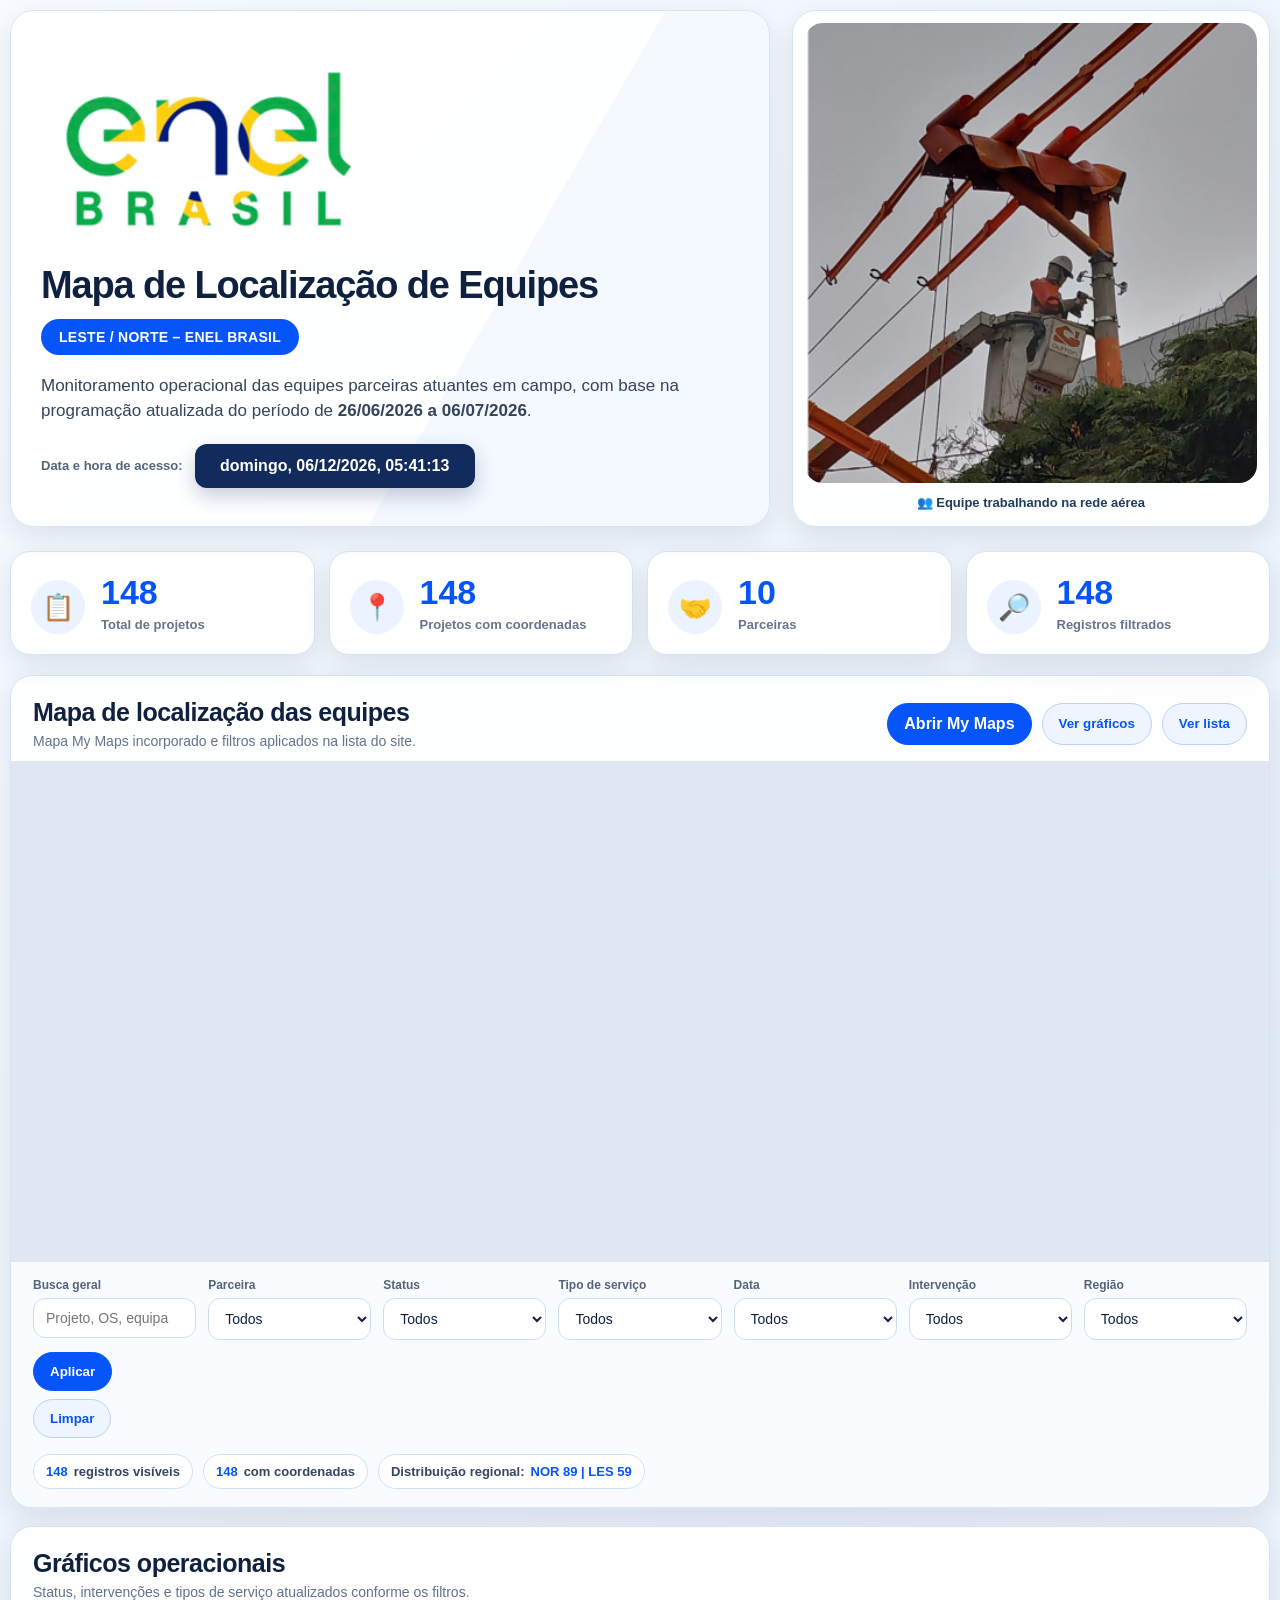
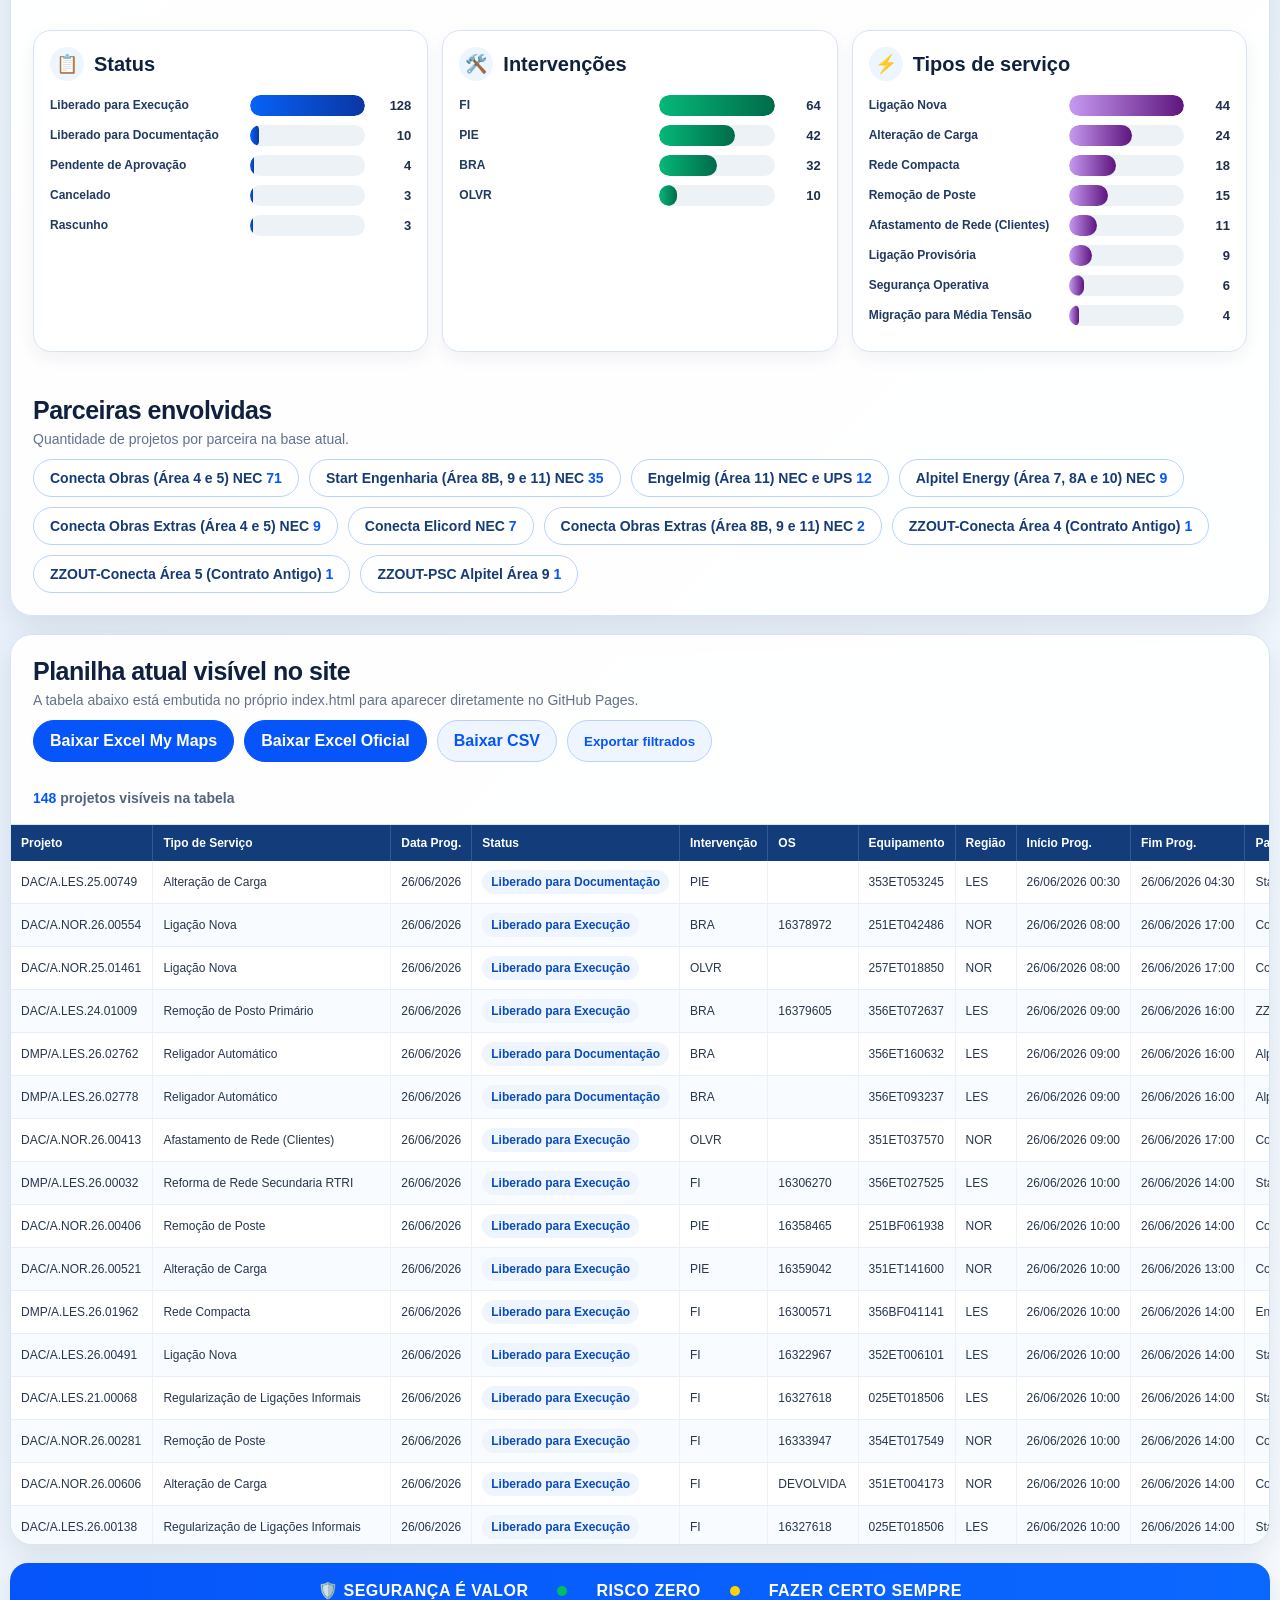
==== commit 6f1ba0ec: "Add files via upload" ====
--- a/index.html
+++ b/index.html
@@ -1,209 +1,536 @@
-<!DOCTYPE html>
+<!doctype html>
 <html lang="pt-BR">
 <head>
-<meta charset="UTF-8">
-<meta name="viewport" content="width=device-width, initial-scale=1.0">
-<title>Mapa de Localização de Equipes | Enel Brasil</title>
+<meta charset="utf-8">
+<meta name="viewport" content="width=device-width,initial-scale=1">
+<title>Mapa de Localização de Equipes – Enel Brasil</title>
 <style>
-:root{--blue:#0758ff;--blue2:#0a47cf;--dark:#13233d;--muted:#65758d;--bg:#edf6ff;--card:#fff;--line:#d8e6fb;--shadow:0 16px 42px rgba(14,42,83,.10);--green:#00a76f;--orange:#ffb000;--red:#e23b2e}
-*{box-sizing:border-box}body{margin:0;font-family:Arial,Helvetica,sans-serif;background:linear-gradient(135deg,#f7fbff,#eaf4ff 55%,#f7fbff);color:var(--dark)}a{color:var(--blue);font-weight:700;text-decoration:none}a:hover{text-decoration:underline}.page{max-width:1500px;margin:0 auto;padding:12px 10px 34px}.hero{display:grid;grid-template-columns:1.65fr .95fr;gap:24px;margin-bottom:24px}.hero-card,.photo-card,.kpi,.card{background:rgba(255,255,255,.96);border:1px solid var(--line);border-radius:22px;box-shadow:var(--shadow)}.hero-card{padding:28px 32px;min-height:390px;display:flex;flex-direction:column;justify-content:center;position:relative;overflow:hidden}.hero-card:after{content:"";position:absolute;right:-110px;top:-120px;width:420px;height:520px;background:linear-gradient(135deg,rgba(7,88,255,.08),transparent);transform:rotate(28deg)}.logo{width:min(430px,88%);display:block;margin:0 0 26px;position:relative;z-index:1}h1{font-size:42px;line-height:1.05;margin:0 0 16px;letter-spacing:-1.1px;position:relative;z-index:1}.badge{display:inline-flex;align-self:flex-start;background:var(--blue);color:#fff;border-radius:999px;padding:12px 20px;font-size:14px;font-weight:800;margin-bottom:18px;position:relative;z-index:1}.intro{font-size:16px;line-height:1.5;color:#32445d;max-width:900px;margin:0 0 20px;position:relative;z-index:1}.clock-wrap{display:flex;align-items:center;gap:12px;flex-wrap:wrap;font-size:13px;font-weight:800;color:#617089;position:relative;z-index:1}.clock{background:#102f66;color:white;border-radius:14px;padding:12px 18px;min-width:270px;text-align:center;box-shadow:0 10px 22px rgba(16,47,102,.24)}.photo-card{padding:18px;display:flex;flex-direction:column;justify-content:center}.photo-card img{width:100%;height:430px;object-fit:cover;border-radius:18px;display:block}.photo-caption{text-align:center;font-size:13px;font-weight:800;color:#2c4669;padding-top:12px}.kpis{display:grid;grid-template-columns:repeat(5,minmax(160px,1fr));gap:14px;margin-bottom:18px}.kpi{padding:20px;min-height:104px}.kpi strong{display:block;font-size:36px;line-height:1;color:var(--blue);margin-bottom:10px}.kpi span{font-size:13px;color:#66758e;font-weight:800}.card{padding:20px;margin-bottom:18px}.section-head{display:flex;justify-content:space-between;gap:16px;align-items:flex-start;margin-bottom:12px}h2{font-size:24px;margin:0 0 8px}.sub{color:#66758e;margin:0;font-size:14px;line-height:1.4}.actions{display:flex;gap:10px;flex-wrap:wrap}.btn{display:inline-flex;align-items:center;justify-content:center;border:1px solid #bcd3ff;background:#eef5ff;color:var(--blue);padding:11px 16px;border-radius:999px;font-weight:800;font-size:14px;cursor:pointer}.btn.primary{background:var(--blue);color:#fff;border-color:var(--blue)}.filters{display:grid;grid-template-columns:repeat(7,minmax(140px,1fr));gap:12px;margin:16px 0}.filter label{display:block;color:#66758e;font-size:12px;font-weight:800;margin-bottom:6px}select,input{width:100%;border:1px solid var(--line);border-radius:12px;background:#fff;padding:11px 12px;color:var(--dark);font-size:14px}.map-frame{width:100%;height:500px;border:0;border-radius:18px;background:#e8f1fb;display:block}.charts{display:grid;grid-template-columns:repeat(3,1fr);gap:14px}.chart{border:1px solid var(--line);border-radius:18px;padding:16px;background:#fff;min-height:260px}.chart h3{margin:0 0 14px;font-size:18px}.bar-row{display:grid;grid-template-columns:minmax(100px,165px) 1fr 42px;align-items:center;gap:10px;margin:9px 0;font-size:12px}.bar-label{font-weight:700;white-space:nowrap;overflow:hidden;text-overflow:ellipsis}.bar-track{height:18px;background:#edf3fb;border-radius:999px;overflow:hidden}.bar-fill{height:100%;border-radius:999px}.bar-value{font-weight:900;text-align:right}.chips{display:flex;flex-wrap:wrap;gap:10px}.chip{border:1px solid #bcd3ff;border-radius:999px;background:#fff;padding:10px 16px;font-weight:700;color:#183659}.table-wrap{overflow:auto;border:1px solid var(--line);border-radius:16px;max-height:720px;background:#fff}table{border-collapse:separate;border-spacing:0;width:max-content;min-width:100%}thead th{position:sticky;top:0;background:#0c3e91;color:#fff;z-index:2;text-align:left;padding:11px 10px;border-right:1px solid rgba(255,255,255,.22);font-size:12px;white-space:nowrap}tbody td{padding:9px 10px;border-bottom:1px solid #e6eef9;border-right:1px solid #edf2fa;font-size:12px;white-space:nowrap;color:#26364d}tbody tr:nth-child(odd) td{background:#f8fbff}tbody tr:hover td{background:#fff6d9}.summary-line{display:flex;gap:10px;flex-wrap:wrap;margin:10px 0 14px;color:#41536e;font-size:13px;font-weight:700}.pill{background:#eef5ff;border:1px solid #cfe0ff;border-radius:999px;padding:8px 12px}.pill.green{background:#eafaf4;border-color:#bfeeda;color:#007a53}.pill.red{background:#fff0ee;border-color:#ffd3cc;color:#a82d21}.footer{background:linear-gradient(90deg,#0047d9,#0b61ff);color:#fff;border-radius:18px;padding:22px;text-align:center;font-weight:900;letter-spacing:.6px;margin-top:18px}.dot-g{color:#00c853}.dot-y{color:#ffd100}.download-note{font-size:12px;color:#687991;margin-top:8px}.hidden{display:none!important}@media(max-width:1100px){.hero{grid-template-columns:1fr}.kpis{grid-template-columns:repeat(2,1fr)}.filters{grid-template-columns:repeat(2,1fr)}.charts{grid-template-columns:1fr}.photo-card img{height:360px}}@media(max-width:650px){.page{padding:10px}.hero-card{padding:22px}h1{font-size:32px}.logo{width:300px}.kpis,.filters{grid-template-columns:1fr}.section-head{flex-direction:column}.actions{width:100%}.btn{flex:1}.map-frame{height:360px}.photo-card img{height:330px}.clock{min-width:100%}}
+:root {
+  --blue:#0555fa; --blue2:#0e3d91; --navy:#10213f; --cyan:#1aa6d9;
+  --green:#05a66b; --yellow:#ffd400; --bg:#eef5fc; --card:#ffffff;
+  --line:#d6e4f3; --muted:#64748b; --shadow:0 10px 30px rgba(16,33,63,.10);
+}
+*{box-sizing:border-box}
+html{scroll-behavior:smooth}
+body{margin:0;font-family:Arial,Helvetica,sans-serif;background:linear-gradient(135deg,#f7fbff,#e8f1fb 52%,#f7fbff);color:var(--navy)}
+a{color:var(--blue);text-decoration:none} a:hover{text-decoration:underline}
+.wrapper{max-width:1480px;margin:0 auto;padding:10px}
+.hero{display:grid;grid-template-columns:1.35fr .85fr;gap:22px;align-items:stretch;margin-bottom:24px}
+.hero-main,.hero-photo{background:rgba(255,255,255,.92);border:1px solid var(--line);border-radius:24px;box-shadow:var(--shadow);overflow:hidden}
+.hero-main{padding:28px 30px;position:relative}
+.hero-main::after{content:"";position:absolute;inset:0;background:linear-gradient(120deg,transparent 0 62%,rgba(5,85,250,.04) 62%);pointer-events:none}
+.logo{width:350px;max-width:68%;height:auto;display:block;margin-bottom:18px;position:relative;z-index:1}
+h1{font-size:38px;line-height:1.1;margin:0 0 12px;letter-spacing:-.03em;position:relative;z-index:1}
+.badge{display:inline-flex;background:var(--blue);color:#fff;border-radius:999px;padding:10px 18px;font-size:14px;font-weight:800;letter-spacing:.02em;margin-bottom:18px;position:relative;z-index:1}
+.lead{font-size:17px;line-height:1.5;max-width:820px;color:#34445c;margin:0 0 20px;position:relative;z-index:1}
+.clock-row{display:flex;gap:12px;align-items:center;flex-wrap:wrap;position:relative;z-index:1}
+.clock-label{font-weight:800;color:#53647c;font-size:13px}
+.clock{background:#112b5c;color:#fff;border-radius:12px;padding:13px 18px;font-weight:900;box-shadow:0 8px 20px rgba(17,43,92,.24);min-width:280px;text-align:center}
+.hero-photo{padding:12px;display:flex;flex-direction:column;justify-content:space-between}
+.work-photo{width:100%;height:460px;object-fit:cover;border-radius:18px;display:block}
+.photo-caption{text-align:center;font-weight:900;font-size:13px;padding:12px 8px 4px;color:#213a5f}
+.kpis{display:grid;grid-template-columns:repeat(4,1fr);gap:14px;margin-bottom:20px}
+.kpi{background:var(--card);border:1px solid var(--line);border-radius:20px;padding:20px;box-shadow:var(--shadow);display:flex;gap:16px;align-items:center;min-height:104px}
+.kpi .ico{width:54px;height:54px;border-radius:50%;background:#eaf3ff;display:grid;place-items:center;font-size:26px;color:var(--blue)}
+.kpi strong{font-size:34px;display:block;color:var(--blue);line-height:1}
+.kpi span{font-size:13px;font-weight:800;color:#66758c;display:block;margin-top:8px}
+.panel{background:rgba(255,255,255,.96);border:1px solid var(--line);border-radius:22px;box-shadow:var(--shadow);overflow:hidden;margin-bottom:18px}
+.panel-head{display:flex;align-items:center;justify-content:space-between;gap:12px;padding:22px 22px 12px}
+.panel-head h2{margin:0;font-size:25px;letter-spacing:-.02em}
+.panel-sub{margin:6px 0 0;color:#63728a;font-size:14px}
+.head-actions{display:flex;gap:10px;flex-wrap:wrap}
+.btn{border:1px solid #b8d1ff;background:#eef5ff;color:var(--blue);font-weight:900;border-radius:999px;padding:11px 16px;cursor:pointer;display:inline-block}
+.btn.primary{background:var(--blue);color:#fff;border-color:var(--blue)}
+.map-frame{width:100%;height:500px;border:0;display:block;background:#dfe8f2}
+.filters{display:grid;grid-template-columns:repeat(7,minmax(130px,1fr));gap:12px;padding:16px 22px;border-top:1px solid var(--line);background:#f9fcff}
+.filter label{display:block;font-size:12px;font-weight:900;color:#52637b;margin-bottom:6px}
+.filter input,.filter select{width:100%;border:1px solid #cddced;border-radius:12px;padding:11px 12px;background:white;color:#10213f;font-size:14px;outline:none}
+.filter input:focus,.filter select:focus{border-color:var(--blue);box-shadow:0 0 0 3px rgba(5,85,250,.12)}
+.filter-actions{display:flex;gap:8px;align-items:end;flex-wrap:wrap}
+.summary-strip{display:flex;gap:10px;flex-wrap:wrap;padding:0 22px 18px;background:#f9fcff}
+.summary-pill{display:inline-flex;align-items:center;gap:6px;border:1px solid #cfe0f4;background:#fff;border-radius:999px;padding:9px 12px;font-size:13px;color:#35465e;font-weight:800}
+.summary-pill b{color:var(--blue)}
+.charts{display:grid;grid-template-columns:repeat(3,1fr);gap:14px;padding:18px 22px 22px}
+.chart-card{border:1px solid var(--line);border-radius:18px;background:#fff;box-shadow:0 6px 18px rgba(16,33,63,.06);padding:16px;min-height:310px}
+.chart-title{display:flex;align-items:center;gap:10px;margin-bottom:14px}
+.chart-title h3{margin:0;font-size:20px}
+.chart-icon{width:34px;height:34px;border-radius:50%;display:grid;place-items:center;background:#edf5ff;color:var(--blue);font-size:18px}
+.bar-row{display:grid;grid-template-columns:minmax(120px,190px) 1fr 36px;align-items:center;gap:10px;margin:9px 0}
+.bar-name{font-size:12px;font-weight:800;line-height:1.2;color:#213a5f;overflow:hidden;text-overflow:ellipsis}
+.bar-track{height:21px;background:#edf2f7;border-radius:999px;overflow:hidden}
+.bar-fill{height:100%;border-radius:999px;min-width:3px}
+.bar-fill.status{background:linear-gradient(90deg,#0662f7,#0a36a3)}
+.bar-fill.interv{background:linear-gradient(90deg,#05b879,#006b49)}
+.bar-fill.tipo{background:linear-gradient(90deg,#c69af2,#5e157e)}
+.bar-val{font-weight:900;color:#1f2f4c;text-align:right;font-size:13px}
+.partners{padding:0 22px 22px;display:flex;flex-wrap:wrap;gap:10px}
+.partner-pill{border:1px solid #b8d1ff;border-radius:999px;padding:10px 16px;background:#fff;color:#173b75;font-weight:800;font-size:14px}
+.partner-pill b{color:var(--blue)}
+.downloads{display:flex;gap:10px;flex-wrap:wrap;padding:0 22px 20px}
+.table-area{padding:0 0 10px}
+.table-toolbar{display:flex;justify-content:space-between;align-items:center;gap:12px;padding:8px 22px 18px;flex-wrap:wrap}
+.table-count{font-size:14px;font-weight:900;color:#53647c}
+.table-count b{color:var(--blue)}
+.table-wrap{overflow:auto;max-height:720px;border-top:1px solid var(--line)}
+table{border-collapse:separate;border-spacing:0;width:max-content;min-width:100%;font-size:12px;background:#fff}
+th{position:sticky;top:0;background:#123d7a;color:#fff;text-align:left;padding:11px 10px;border-right:1px solid rgba(255,255,255,.15);white-space:nowrap;z-index:2}
+td{padding:9px 10px;border-bottom:1px solid #e6eef8;border-right:1px solid #edf2f7;white-space:nowrap;vertical-align:middle;color:#27364d}
+tbody tr:nth-child(even) td{background:#f8fbff}
+tbody tr:hover td{background:#fff7d6}
+.status-pill{display:inline-block;border-radius:999px;padding:5px 9px;background:#eef5ff;color:#0a4cba;font-weight:800}
+.maplink{font-weight:900;color:var(--blue)}
+.footer{background:linear-gradient(90deg,#0555fa,#0b68ff);border-radius:18px;margin:18px 0 0;color:#fff;font-weight:900;text-align:center;padding:18px;box-shadow:var(--shadow);letter-spacing:.03em}
+.footer .dot{display:inline-block;width:10px;height:10px;border-radius:50%;margin:0 24px;background:#00bd64}.footer .dot.y{background:#ffd400}
+@media(max-width:1180px){.hero{grid-template-columns:1fr}.work-photo{height:420px}.filters{grid-template-columns:repeat(3,1fr)}.charts{grid-template-columns:1fr}.kpis{grid-template-columns:repeat(2,1fr)}}
+@media(max-width:720px){.wrapper{padding:8px}.hero-main{padding:22px 18px}.logo{max-width:80%;width:260px}h1{font-size:30px}.lead{font-size:15px}.work-photo{height:320px}.kpis{grid-template-columns:1fr}.filters{grid-template-columns:1fr}.panel-head{align-items:flex-start;flex-direction:column}.map-frame{height:360px}.charts{padding:14px}.bar-row{grid-template-columns:110px 1fr 30px}.footer{font-size:13px}.footer .dot{margin:0 8px}}
 </style>
 </head>
 <body>
-<div class="page">
-<header class="hero">
-  <section class="hero-card">
-    <img class="logo" src="[data-uri]" alt="Logomarca Enel Brasil">
-    <h1>Mapa de Localização de Equipes</h1>
-    <span class="badge">LESTE / NORTE – ENEL BRASIL</span>
-    <p class="intro">Monitoramento operacional das equipes parceiras atuantes em campo, com base na programação atualizada do período de <strong>26/06/2026 a 06/07/2026</strong>.</p>
-    <div class="clock-wrap"><span>Data e hora de acesso:</span><span class="clock" id="clock">Carregando relógio...</span></div>
+<div class="wrapper">
+  <section class="hero">
+    <div class="hero-main">
+      <img class="logo" src="[data-uri]" alt="Logomarca Enel Brasil">
+      <h1>Mapa de Localização de Equipes</h1>
+      <span class="badge">LESTE / NORTE – ENEL BRASIL</span>
+      <p class="lead">Monitoramento operacional das equipes parceiras atuantes em campo, com base na programação atualizada do período de <b>26/06/2026 a 06/07/2026</b>.</p>
+      <div class="clock-row"><span class="clock-label">Data e hora de acesso:</span><span id="clock" class="clock">Carregando relógio...</span></div>
+    </div>
+    <div class="hero-photo">
+      <img class="work-photo" src="[data-uri]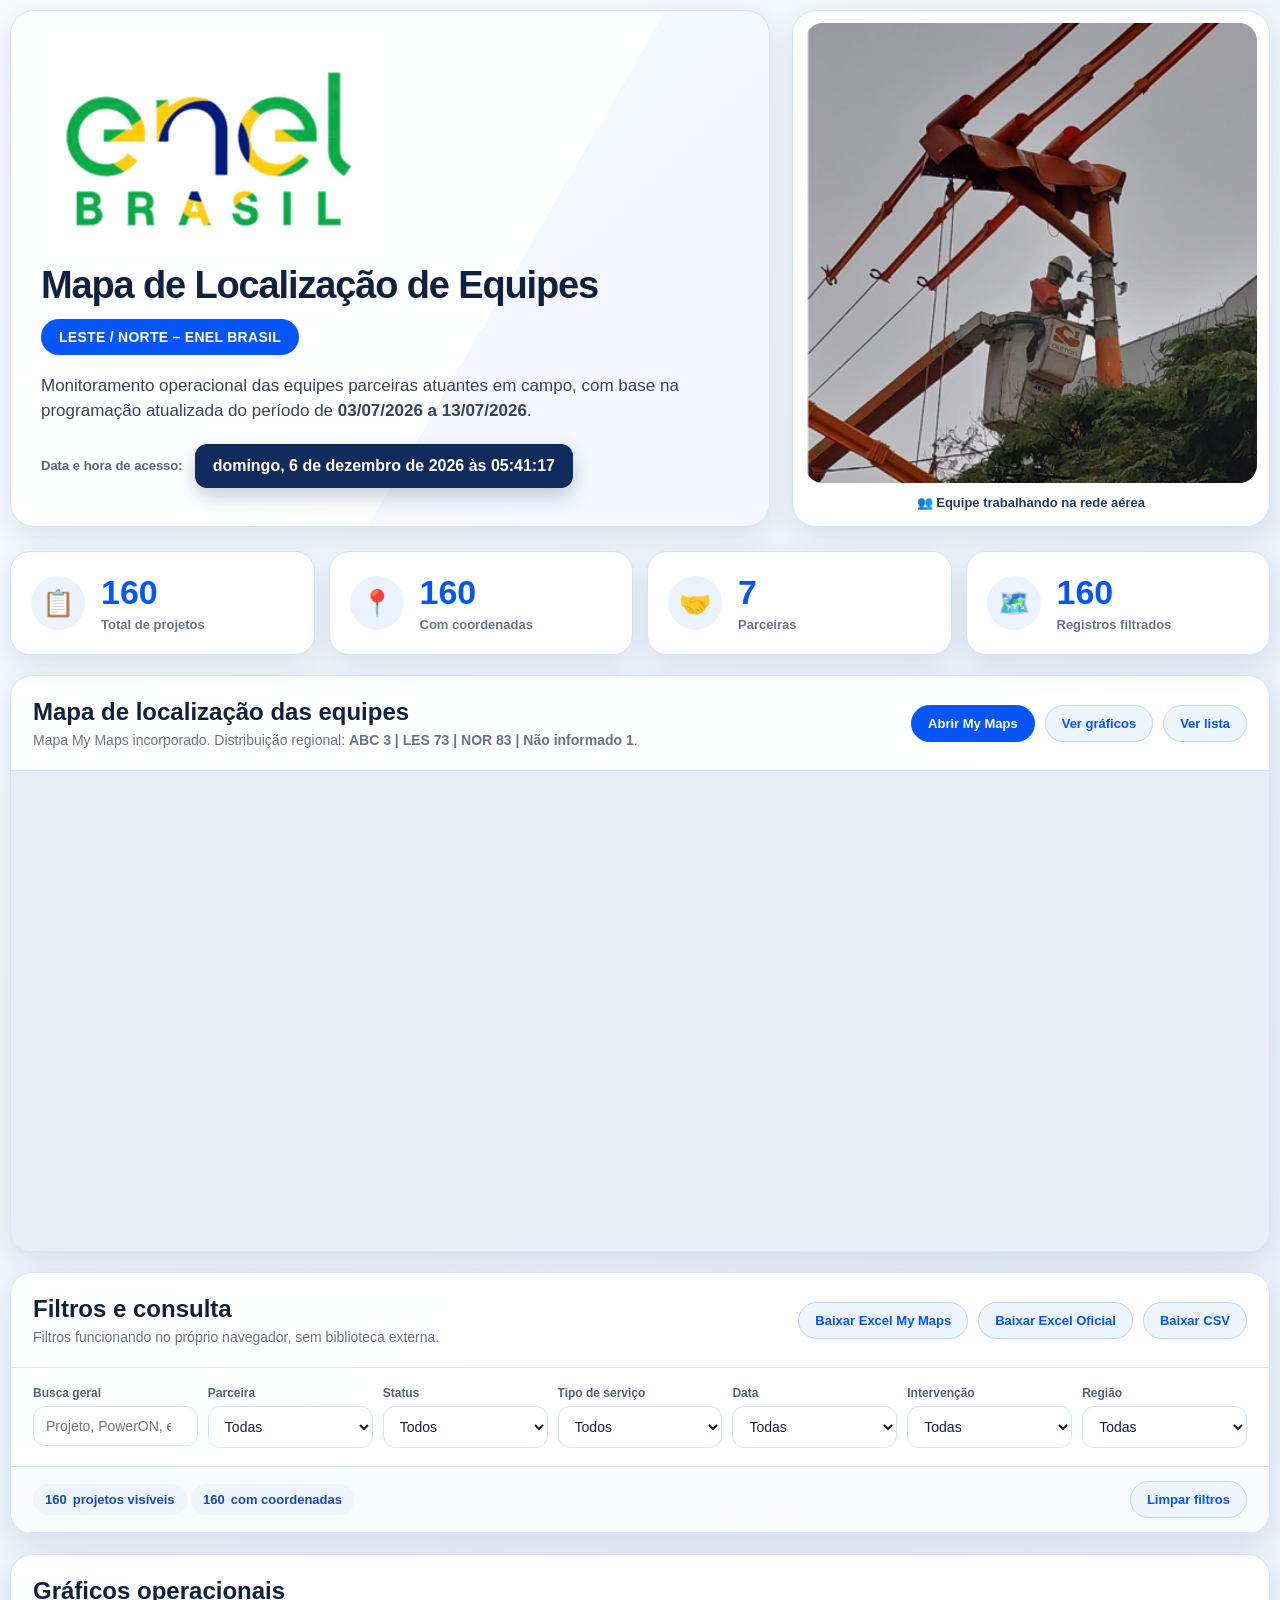
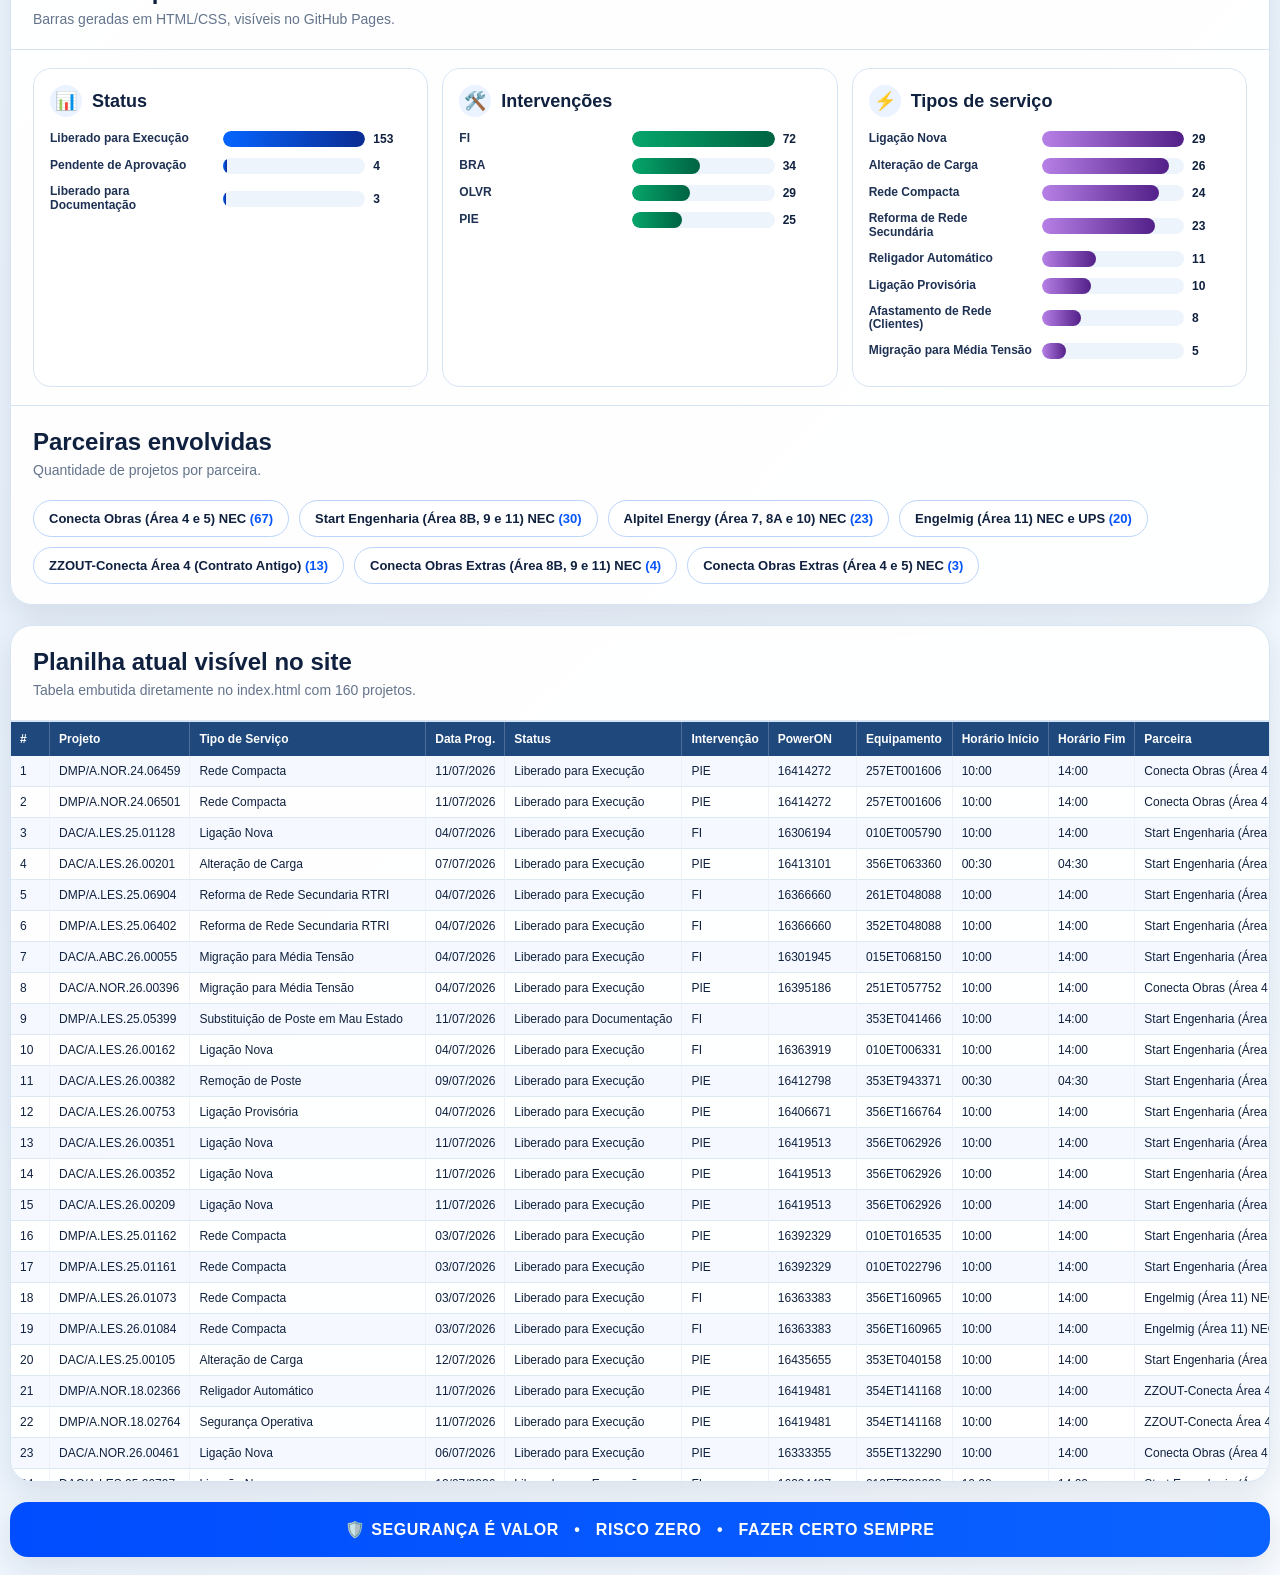
==== commit 110f4a36: "Add files via upload" ====
--- a/index.html
+++ b/index.html
@@ -5,532 +5,296 @@
 <meta name="viewport" content="width=device-width,initial-scale=1">
 <title>Mapa de Localização de Equipes – Enel Brasil</title>
 <style>
-:root {
-  --blue:#0555fa; --blue2:#0e3d91; --navy:#10213f; --cyan:#1aa6d9;
-  --green:#05a66b; --yellow:#ffd400; --bg:#eef5fc; --card:#ffffff;
-  --line:#d6e4f3; --muted:#64748b; --shadow:0 10px 30px rgba(16,33,63,.10);
-}
-*{box-sizing:border-box}
-html{scroll-behavior:smooth}
-body{margin:0;font-family:Arial,Helvetica,sans-serif;background:linear-gradient(135deg,#f7fbff,#e8f1fb 52%,#f7fbff);color:var(--navy)}
-a{color:var(--blue);text-decoration:none} a:hover{text-decoration:underline}
-.wrapper{max-width:1480px;margin:0 auto;padding:10px}
-.hero{display:grid;grid-template-columns:1.35fr .85fr;gap:22px;align-items:stretch;margin-bottom:24px}
-.hero-main,.hero-photo{background:rgba(255,255,255,.92);border:1px solid var(--line);border-radius:24px;box-shadow:var(--shadow);overflow:hidden}
-.hero-main{padding:28px 30px;position:relative}
-.hero-main::after{content:"";position:absolute;inset:0;background:linear-gradient(120deg,transparent 0 62%,rgba(5,85,250,.04) 62%);pointer-events:none}
-.logo{width:350px;max-width:68%;height:auto;display:block;margin-bottom:18px;position:relative;z-index:1}
-h1{font-size:38px;line-height:1.1;margin:0 0 12px;letter-spacing:-.03em;position:relative;z-index:1}
-.badge{display:inline-flex;background:var(--blue);color:#fff;border-radius:999px;padding:10px 18px;font-size:14px;font-weight:800;letter-spacing:.02em;margin-bottom:18px;position:relative;z-index:1}
-.lead{font-size:17px;line-height:1.5;max-width:820px;color:#34445c;margin:0 0 20px;position:relative;z-index:1}
-.clock-row{display:flex;gap:12px;align-items:center;flex-wrap:wrap;position:relative;z-index:1}
-.clock-label{font-weight:800;color:#53647c;font-size:13px}
-.clock{background:#112b5c;color:#fff;border-radius:12px;padding:13px 18px;font-weight:900;box-shadow:0 8px 20px rgba(17,43,92,.24);min-width:280px;text-align:center}
-.hero-photo{padding:12px;display:flex;flex-direction:column;justify-content:space-between}
-.work-photo{width:100%;height:460px;object-fit:cover;border-radius:18px;display:block}
-.photo-caption{text-align:center;font-weight:900;font-size:13px;padding:12px 8px 4px;color:#213a5f}
-.kpis{display:grid;grid-template-columns:repeat(4,1fr);gap:14px;margin-bottom:20px}
-.kpi{background:var(--card);border:1px solid var(--line);border-radius:20px;padding:20px;box-shadow:var(--shadow);display:flex;gap:16px;align-items:center;min-height:104px}
-.kpi .ico{width:54px;height:54px;border-radius:50%;background:#eaf3ff;display:grid;place-items:center;font-size:26px;color:var(--blue)}
-.kpi strong{font-size:34px;display:block;color:var(--blue);line-height:1}
-.kpi span{font-size:13px;font-weight:800;color:#66758c;display:block;margin-top:8px}
-.panel{background:rgba(255,255,255,.96);border:1px solid var(--line);border-radius:22px;box-shadow:var(--shadow);overflow:hidden;margin-bottom:18px}
-.panel-head{display:flex;align-items:center;justify-content:space-between;gap:12px;padding:22px 22px 12px}
-.panel-head h2{margin:0;font-size:25px;letter-spacing:-.02em}
-.panel-sub{margin:6px 0 0;color:#63728a;font-size:14px}
-.head-actions{display:flex;gap:10px;flex-wrap:wrap}
-.btn{border:1px solid #b8d1ff;background:#eef5ff;color:var(--blue);font-weight:900;border-radius:999px;padding:11px 16px;cursor:pointer;display:inline-block}
-.btn.primary{background:var(--blue);color:#fff;border-color:var(--blue)}
-.map-frame{width:100%;height:500px;border:0;display:block;background:#dfe8f2}
-.filters{display:grid;grid-template-columns:repeat(7,minmax(130px,1fr));gap:12px;padding:16px 22px;border-top:1px solid var(--line);background:#f9fcff}
-.filter label{display:block;font-size:12px;font-weight:900;color:#52637b;margin-bottom:6px}
-.filter input,.filter select{width:100%;border:1px solid #cddced;border-radius:12px;padding:11px 12px;background:white;color:#10213f;font-size:14px;outline:none}
-.filter input:focus,.filter select:focus{border-color:var(--blue);box-shadow:0 0 0 3px rgba(5,85,250,.12)}
-.filter-actions{display:flex;gap:8px;align-items:end;flex-wrap:wrap}
-.summary-strip{display:flex;gap:10px;flex-wrap:wrap;padding:0 22px 18px;background:#f9fcff}
-.summary-pill{display:inline-flex;align-items:center;gap:6px;border:1px solid #cfe0f4;background:#fff;border-radius:999px;padding:9px 12px;font-size:13px;color:#35465e;font-weight:800}
-.summary-pill b{color:var(--blue)}
-.charts{display:grid;grid-template-columns:repeat(3,1fr);gap:14px;padding:18px 22px 22px}
-.chart-card{border:1px solid var(--line);border-radius:18px;background:#fff;box-shadow:0 6px 18px rgba(16,33,63,.06);padding:16px;min-height:310px}
-.chart-title{display:flex;align-items:center;gap:10px;margin-bottom:14px}
-.chart-title h3{margin:0;font-size:20px}
-.chart-icon{width:34px;height:34px;border-radius:50%;display:grid;place-items:center;background:#edf5ff;color:var(--blue);font-size:18px}
-.bar-row{display:grid;grid-template-columns:minmax(120px,190px) 1fr 36px;align-items:center;gap:10px;margin:9px 0}
-.bar-name{font-size:12px;font-weight:800;line-height:1.2;color:#213a5f;overflow:hidden;text-overflow:ellipsis}
-.bar-track{height:21px;background:#edf2f7;border-radius:999px;overflow:hidden}
-.bar-fill{height:100%;border-radius:999px;min-width:3px}
-.bar-fill.status{background:linear-gradient(90deg,#0662f7,#0a36a3)}
-.bar-fill.interv{background:linear-gradient(90deg,#05b879,#006b49)}
-.bar-fill.tipo{background:linear-gradient(90deg,#c69af2,#5e157e)}
-.bar-val{font-weight:900;color:#1f2f4c;text-align:right;font-size:13px}
-.partners{padding:0 22px 22px;display:flex;flex-wrap:wrap;gap:10px}
-.partner-pill{border:1px solid #b8d1ff;border-radius:999px;padding:10px 16px;background:#fff;color:#173b75;font-weight:800;font-size:14px}
-.partner-pill b{color:var(--blue)}
-.downloads{display:flex;gap:10px;flex-wrap:wrap;padding:0 22px 20px}
-.table-area{padding:0 0 10px}
-.table-toolbar{display:flex;justify-content:space-between;align-items:center;gap:12px;padding:8px 22px 18px;flex-wrap:wrap}
-.table-count{font-size:14px;font-weight:900;color:#53647c}
-.table-count b{color:var(--blue)}
-.table-wrap{overflow:auto;max-height:720px;border-top:1px solid var(--line)}
-table{border-collapse:separate;border-spacing:0;width:max-content;min-width:100%;font-size:12px;background:#fff}
-th{position:sticky;top:0;background:#123d7a;color:#fff;text-align:left;padding:11px 10px;border-right:1px solid rgba(255,255,255,.15);white-space:nowrap;z-index:2}
-td{padding:9px 10px;border-bottom:1px solid #e6eef8;border-right:1px solid #edf2f7;white-space:nowrap;vertical-align:middle;color:#27364d}
-tbody tr:nth-child(even) td{background:#f8fbff}
-tbody tr:hover td{background:#fff7d6}
-.status-pill{display:inline-block;border-radius:999px;padding:5px 9px;background:#eef5ff;color:#0a4cba;font-weight:800}
-.maplink{font-weight:900;color:var(--blue)}
-.footer{background:linear-gradient(90deg,#0555fa,#0b68ff);border-radius:18px;margin:18px 0 0;color:#fff;font-weight:900;text-align:center;padding:18px;box-shadow:var(--shadow);letter-spacing:.03em}
-.footer .dot{display:inline-block;width:10px;height:10px;border-radius:50%;margin:0 24px;background:#00bd64}.footer .dot.y{background:#ffd400}
-@media(max-width:1180px){.hero{grid-template-columns:1fr}.work-photo{height:420px}.filters{grid-template-columns:repeat(3,1fr)}.charts{grid-template-columns:1fr}.kpis{grid-template-columns:repeat(2,1fr)}}
-@media(max-width:720px){.wrapper{padding:8px}.hero-main{padding:22px 18px}.logo{max-width:80%;width:260px}h1{font-size:30px}.lead{font-size:15px}.work-photo{height:320px}.kpis{grid-template-columns:1fr}.filters{grid-template-columns:1fr}.panel-head{align-items:flex-start;flex-direction:column}.map-frame{height:360px}.charts{padding:14px}.bar-row{grid-template-columns:110px 1fr 30px}.footer{font-size:13px}.footer .dot{margin:0 8px}}
+:root{--blue:#0555fa;--blue2:#0e3d91;--navy:#10213f;--cyan:#13a8d8;--green:#06a66b;--yellow:#ffd400;--bg:#eef5fc;--card:#fff;--line:#d6e4f3;--muted:#64748b;--shadow:0 10px 30px rgba(16,33,63,.10)}
+*{box-sizing:border-box}html{scroll-behavior:smooth}body{margin:0;font-family:Arial,Helvetica,sans-serif;background:linear-gradient(135deg,#f7fbff,#e8f1fb 52%,#f7fbff);color:var(--navy)}a{color:var(--blue);text-decoration:none}a:hover{text-decoration:underline}
+.wrapper{max-width:1480px;margin:0 auto;padding:10px}.hero{display:grid;grid-template-columns:1.35fr .85fr;gap:22px;align-items:stretch;margin-bottom:24px}.hero-main,.hero-photo{background:rgba(255,255,255,.94);border:1px solid var(--line);border-radius:24px;box-shadow:var(--shadow);overflow:hidden}.hero-main{padding:28px 30px;position:relative}.hero-main::after{content:"";position:absolute;inset:0;background:linear-gradient(120deg,transparent 0 62%,rgba(5,85,250,.04) 62%);pointer-events:none}.logo{width:350px;max-width:68%;height:auto;display:block;margin-bottom:18px;position:relative;z-index:1}h1{font-size:38px;line-height:1.1;margin:0 0 12px;letter-spacing:-.03em;position:relative;z-index:1}.badge{display:inline-flex;background:var(--blue);color:#fff;border-radius:999px;padding:10px 18px;font-size:14px;font-weight:800;letter-spacing:.02em;margin-bottom:18px;position:relative;z-index:1}.lead{font-size:17px;line-height:1.5;max-width:820px;color:#34445c;margin:0 0 20px;position:relative;z-index:1}.clock-row{display:flex;gap:12px;align-items:center;flex-wrap:wrap;position:relative;z-index:1}.clock-label{font-weight:800;color:#53647c;font-size:13px}.clock{background:#112b5c;color:#fff;border-radius:12px;padding:13px 18px;font-weight:900;box-shadow:0 8px 20px rgba(17,43,92,.24);min-width:280px;text-align:center}.hero-photo{padding:12px;display:flex;flex-direction:column;justify-content:space-between}.work-photo{width:100%;height:460px;object-fit:cover;border-radius:18px;display:block}.photo-caption{text-align:center;font-weight:900;font-size:13px;padding:12px 8px 4px;color:#213a5f}
+.kpis{display:grid;grid-template-columns:repeat(4,1fr);gap:14px;margin-bottom:20px}.kpi{background:var(--card);border:1px solid var(--line);border-radius:20px;padding:20px;box-shadow:var(--shadow);display:flex;gap:16px;align-items:center;min-height:104px}.kpi .ico{width:54px;height:54px;border-radius:50%;background:#eaf3ff;display:grid;place-items:center;font-size:26px;color:var(--blue)}.kpi strong{font-size:34px;display:block;color:var(--blue);line-height:1}.kpi span{font-size:13px;font-weight:800;color:#66758c;display:block;margin-top:8px}
+.panel{background:rgba(255,255,255,.96);border:1px solid var(--line);border-radius:22px;box-shadow:var(--shadow);overflow:hidden;margin-bottom:20px}.panel-head{padding:22px;display:flex;justify-content:space-between;gap:14px;align-items:center;border-bottom:1px solid var(--line)}.panel-head h2{font-size:24px;margin:0}.sub{color:var(--muted);font-size:14px;margin-top:6px}.actions{display:flex;gap:10px;flex-wrap:wrap;justify-content:flex-end}.btn{display:inline-flex;align-items:center;justify-content:center;border:1px solid #bcd4fb;background:#edf5ff;color:var(--blue);border-radius:999px;padding:10px 16px;font-weight:900;font-size:13px;cursor:pointer}.btn.primary{background:var(--blue);border-color:var(--blue);color:#fff}.map-frame{width:100%;height:480px;border:0;display:block;background:#e8eef7}.filters{display:grid;grid-template-columns:repeat(7,minmax(130px,1fr));gap:10px;padding:18px 22px;border-bottom:1px solid var(--line)}label{display:block;font-size:12px;font-weight:900;color:#52627a;margin-bottom:6px}select,input{width:100%;border:1px solid var(--line);border-radius:12px;padding:11px 12px;background:#fff;color:var(--navy);font-size:14px}.summary-bar{display:flex;justify-content:space-between;gap:12px;align-items:center;flex-wrap:wrap;padding:14px 22px;background:#f8fbff;border-bottom:1px solid var(--line)}.pill{display:inline-flex;gap:6px;align-items:center;border-radius:999px;padding:8px 12px;background:#edf5ff;color:#154ca9;font-weight:900;font-size:13px}
+.charts{display:grid;grid-template-columns:repeat(3,1fr);gap:14px;padding:18px 22px}.chart{border:1px solid var(--line);border-radius:18px;background:#fff;padding:16px;min-height:250px}.chart-title{display:flex;align-items:center;gap:10px;font-size:18px;font-weight:900;margin-bottom:14px}.chart-title .bubble{width:32px;height:32px;border-radius:50%;background:#eaf3ff;display:grid;place-items:center;color:var(--blue)}.bar-row{display:grid;grid-template-columns:minmax(95px,165px) 1fr 38px;gap:8px;align-items:center;margin:11px 0;font-size:12px}.bar-label{font-weight:800;color:#1e3153;overflow:hidden;text-overflow:ellipsis;line-height:1.15}.bar-track{height:16px;background:#eef4fb;border-radius:999px;overflow:hidden}.bar-fill{height:100%;border-radius:999px}.bar-fill.blue{background:linear-gradient(90deg,#0665ff,#0b2c92)}.bar-fill.green{background:linear-gradient(90deg,#06a66b,#006342)}.bar-fill.purple{background:linear-gradient(90deg,#b680e6,#532089)}.bar-num{font-weight:900;color:#10213f}
+.partner-tags{padding:0 22px 20px;display:flex;flex-wrap:wrap;gap:10px}.chip{border:1px solid #bcd4fb;color:#10213f;background:#fff;border-radius:999px;padding:10px 15px;font-weight:800;font-size:13px}.chip strong{color:var(--blue)}.table-wrap{overflow:auto;max-height:760px;border-top:1px solid var(--line)}table{border-collapse:separate;border-spacing:0;width:max-content;min-width:100%;font-size:12px}thead th{position:sticky;top:0;z-index:2;background:#1f497d;color:#fff;text-align:left;padding:10px 9px;border-right:1px solid rgba(255,255,255,.20);white-space:nowrap}tbody td{padding:8px 9px;border-bottom:1px solid #dde8f5;border-right:1px solid #edf2f8;white-space:nowrap}tbody tr:nth-child(odd){background:#f5f9ff}tbody tr:hover{background:#fffacd!important}.link-mini{font-weight:900}.muted{color:var(--muted)}.empty{display:none;padding:22px;text-align:center;font-weight:900;color:#9b1c1c}.footer{text-align:center;background:linear-gradient(90deg,#004cff,#0b63ff);color:#fff;font-weight:900;letter-spacing:.04em;padding:18px;border-radius:18px;margin:20px 0 8px;box-shadow:var(--shadow)}
+@media(max-width:1100px){.hero{grid-template-columns:1fr}.kpis{grid-template-columns:repeat(2,1fr)}.filters{grid-template-columns:repeat(2,1fr)}.charts{grid-template-columns:1fr}.work-photo{height:360px}}
+@media(max-width:650px){.wrapper{padding:8px}.hero-main{padding:22px 18px}.logo{max-width:86%}h1{font-size:29px}.lead{font-size:15px}.clock{min-width:100%;font-size:13px}.kpis{grid-template-columns:1fr}.filters{grid-template-columns:1fr}.panel-head{align-items:flex-start;flex-direction:column}.actions{justify-content:flex-start}.map-frame{height:360px}.bar-row{grid-template-columns:105px 1fr 30px}.table-wrap{max-height:620px}}
 </style>
 </head>
 <body>
 <div class="wrapper">
   <section class="hero">
     <div class="hero-main">
-      <img class="logo" src="[data-uri]" alt="Logomarca Enel Brasil">
+      <img src="[data-uri]" alt="Logomarca Enel Brasil" class="logo">
       <h1>Mapa de Localização de Equipes</h1>
-      <span class="badge">LESTE / NORTE – ENEL BRASIL</span>
-      <p class="lead">Monitoramento operacional das equipes parceiras atuantes em campo, com base na programação atualizada do período de <b>26/06/2026 a 06/07/2026</b>.</p>
+      <div class="badge">LESTE / NORTE – ENEL BRASIL</div>
+      <p class="lead">Monitoramento operacional das equipes parceiras atuantes em campo, com base na programação atualizada do período de <strong>03/07/2026 a 13/07/2026</strong>.</p>
       <div class="clock-row"><span class="clock-label">Data e hora de acesso:</span><span id="clock" class="clock">Carregando relógio...</span></div>
     </div>
-    <div class="hero-photo">
-      <img class="work-photo" src="[data-uri]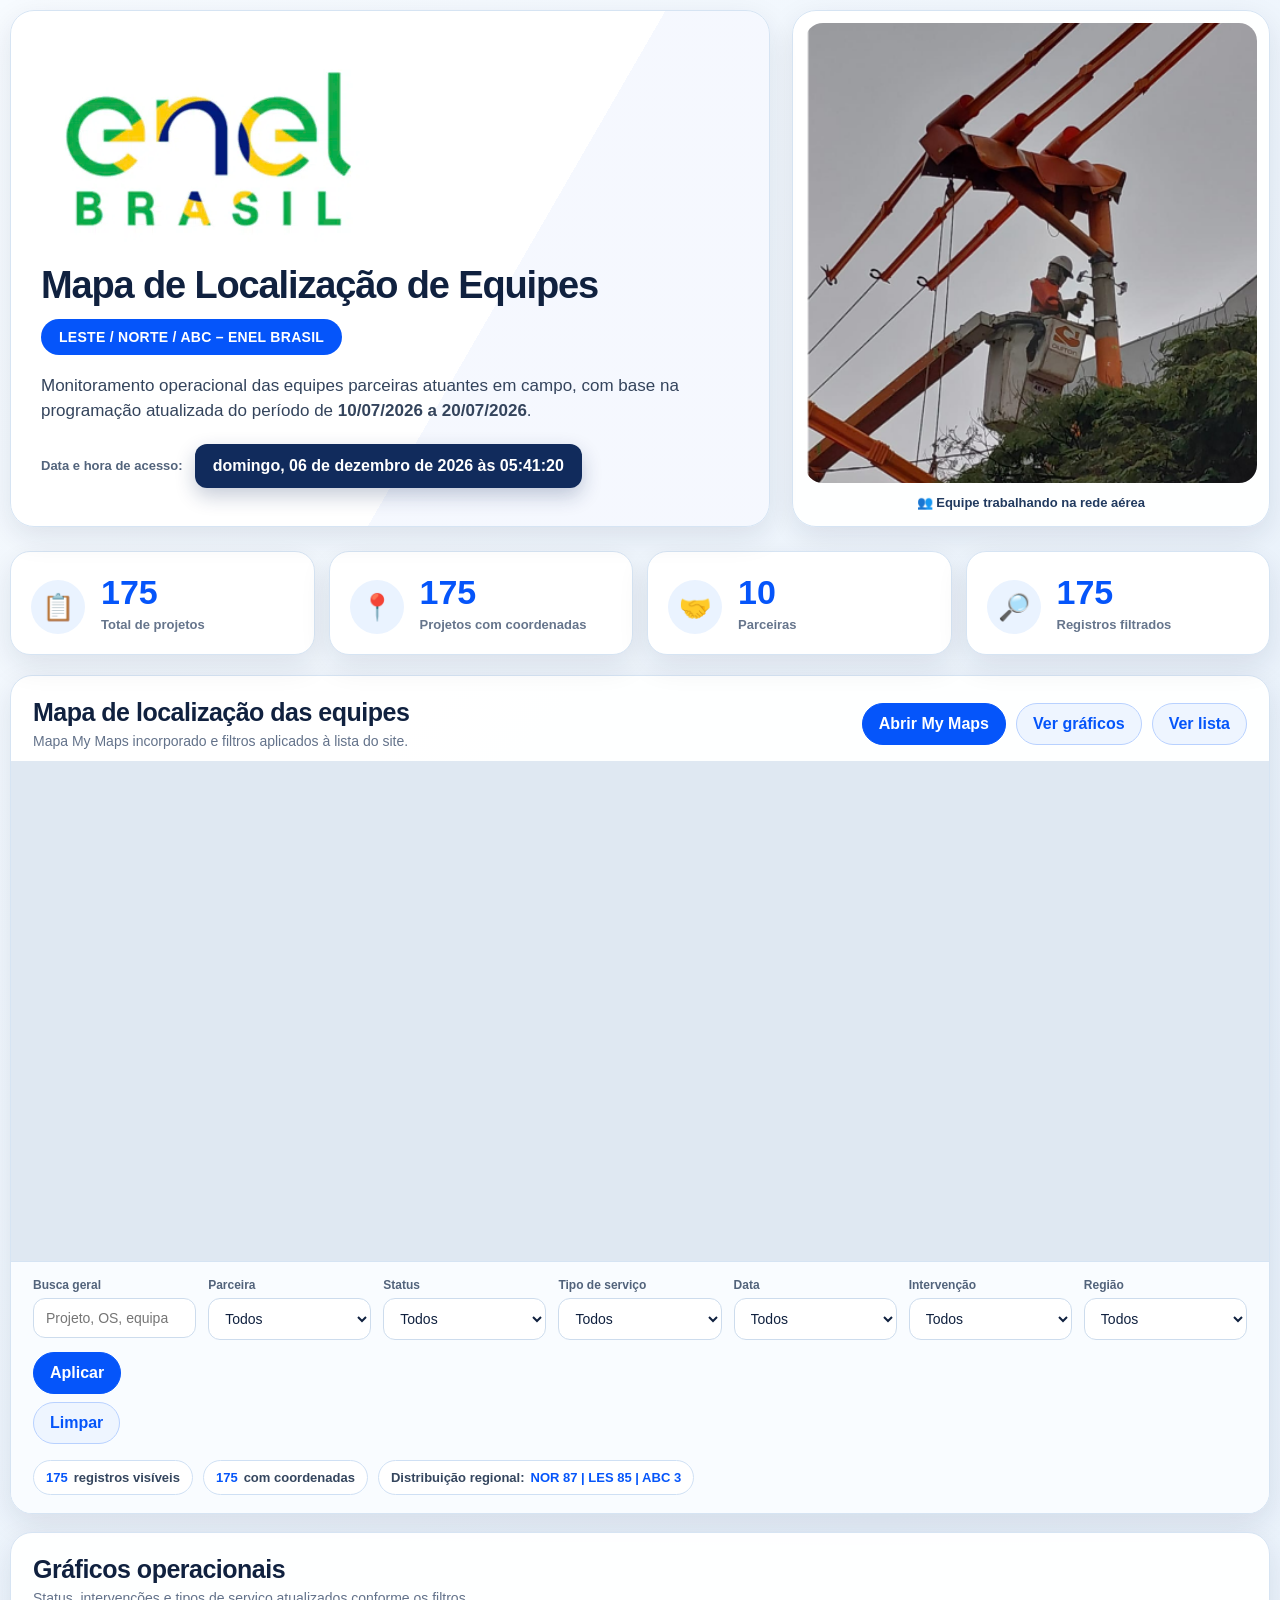
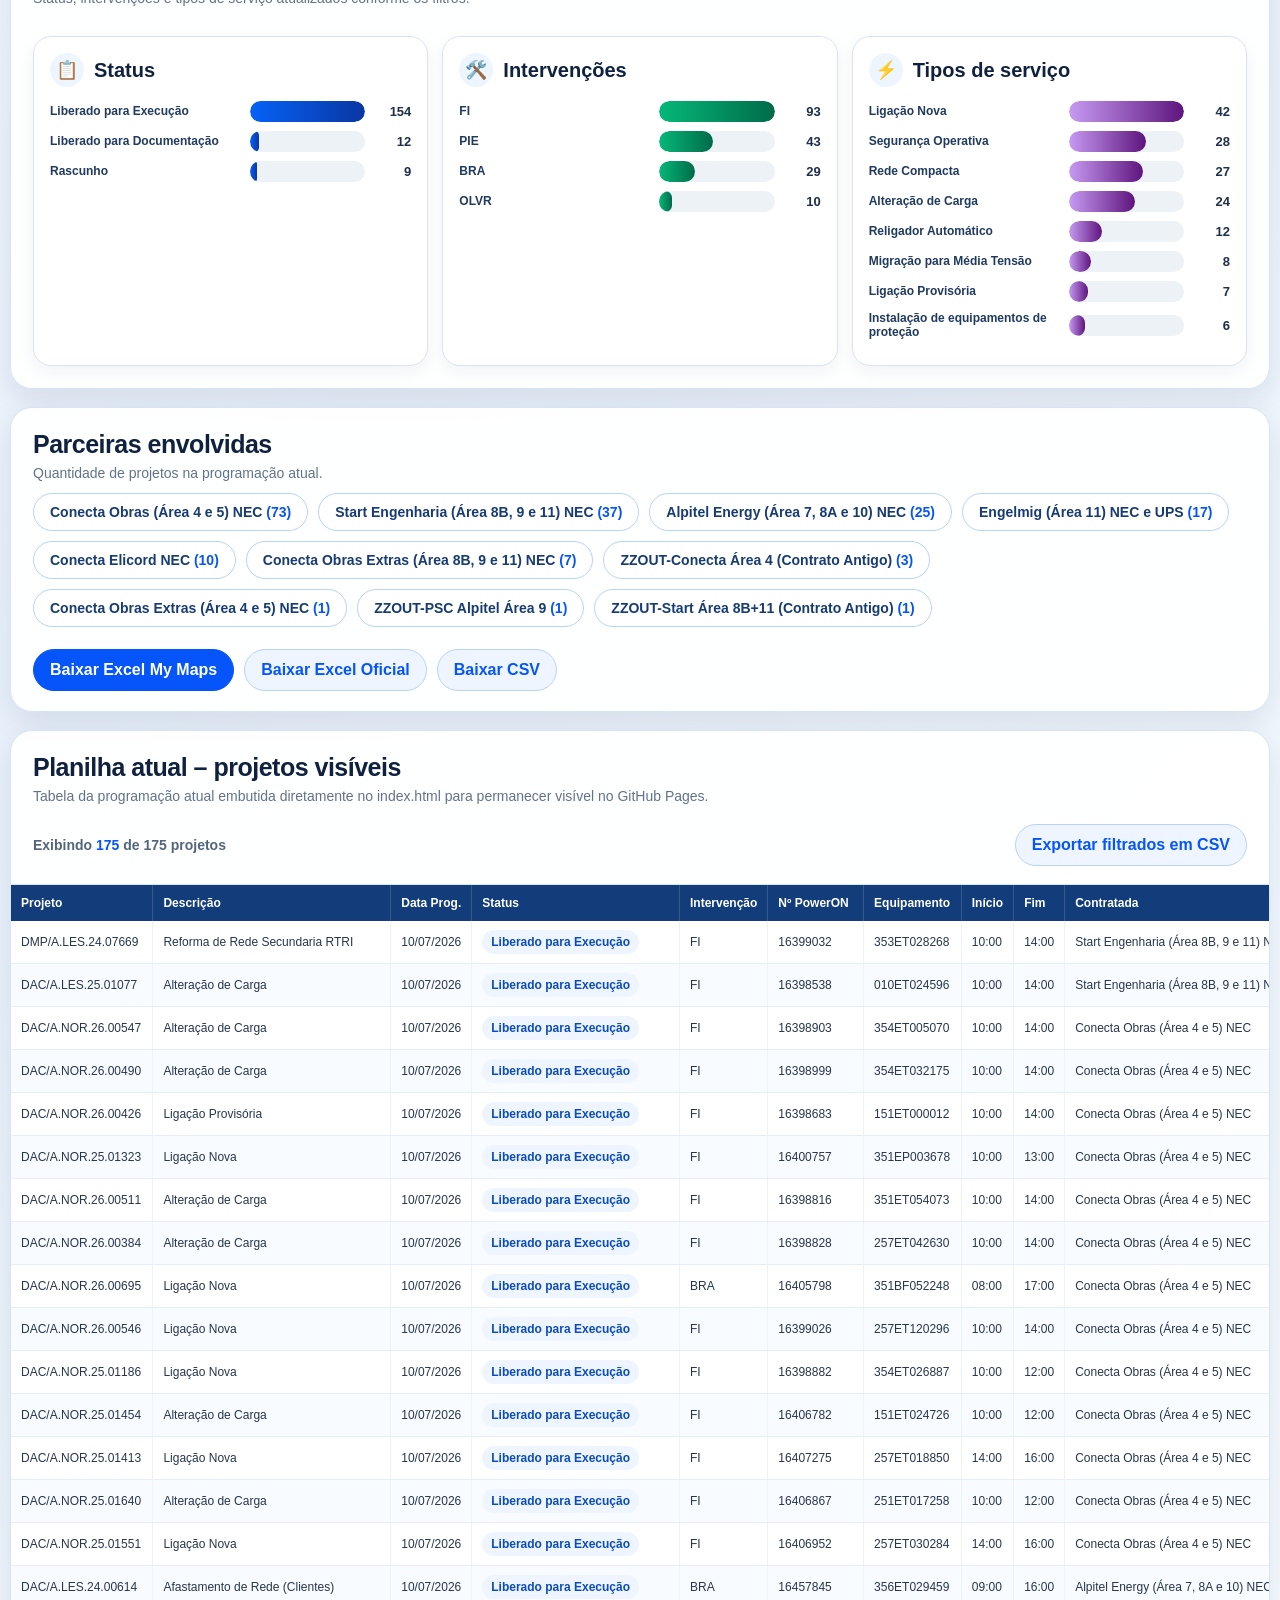
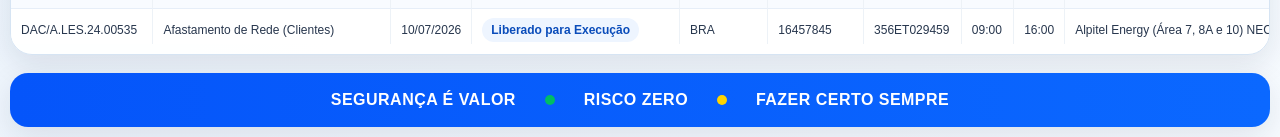
==== commit 83500a24: "Add files via upload" ====
--- a/index.html
+++ b/index.html
@@ -3,298 +3,77 @@
 <head>
 <meta charset="utf-8">
 <meta name="viewport" content="width=device-width,initial-scale=1">
+<meta name="color-scheme" content="light">
 <title>Mapa de Localização de Equipes – Enel Brasil</title>
 <style>
-:root{--blue:#0555fa;--blue2:#0e3d91;--navy:#10213f;--cyan:#13a8d8;--green:#06a66b;--yellow:#ffd400;--bg:#eef5fc;--card:#fff;--line:#d6e4f3;--muted:#64748b;--shadow:0 10px 30px rgba(16,33,63,.10)}
-*{box-sizing:border-box}html{scroll-behavior:smooth}body{margin:0;font-family:Arial,Helvetica,sans-serif;background:linear-gradient(135deg,#f7fbff,#e8f1fb 52%,#f7fbff);color:var(--navy)}a{color:var(--blue);text-decoration:none}a:hover{text-decoration:underline}
-.wrapper{max-width:1480px;margin:0 auto;padding:10px}.hero{display:grid;grid-template-columns:1.35fr .85fr;gap:22px;align-items:stretch;margin-bottom:24px}.hero-main,.hero-photo{background:rgba(255,255,255,.94);border:1px solid var(--line);border-radius:24px;box-shadow:var(--shadow);overflow:hidden}.hero-main{padding:28px 30px;position:relative}.hero-main::after{content:"";position:absolute;inset:0;background:linear-gradient(120deg,transparent 0 62%,rgba(5,85,250,.04) 62%);pointer-events:none}.logo{width:350px;max-width:68%;height:auto;display:block;margin-bottom:18px;position:relative;z-index:1}h1{font-size:38px;line-height:1.1;margin:0 0 12px;letter-spacing:-.03em;position:relative;z-index:1}.badge{display:inline-flex;background:var(--blue);color:#fff;border-radius:999px;padding:10px 18px;font-size:14px;font-weight:800;letter-spacing:.02em;margin-bottom:18px;position:relative;z-index:1}.lead{font-size:17px;line-height:1.5;max-width:820px;color:#34445c;margin:0 0 20px;position:relative;z-index:1}.clock-row{display:flex;gap:12px;align-items:center;flex-wrap:wrap;position:relative;z-index:1}.clock-label{font-weight:800;color:#53647c;font-size:13px}.clock{background:#112b5c;color:#fff;border-radius:12px;padding:13px 18px;font-weight:900;box-shadow:0 8px 20px rgba(17,43,92,.24);min-width:280px;text-align:center}.hero-photo{padding:12px;display:flex;flex-direction:column;justify-content:space-between}.work-photo{width:100%;height:460px;object-fit:cover;border-radius:18px;display:block}.photo-caption{text-align:center;font-weight:900;font-size:13px;padding:12px 8px 4px;color:#213a5f}
+:root{--blue:#0555fa;--blue2:#0e3d91;--navy:#10213f;--cyan:#1aa6d9;--green:#05a66b;--yellow:#ffd400;--bg:#eef5fc;--card:#fff;--line:#d6e4f3;--muted:#64748b;--shadow:0 10px 30px rgba(16,33,63,.10)}
+*{box-sizing:border-box}html{scroll-behavior:smooth}body{margin:0;font-family:Arial,Helvetica,sans-serif;background:linear-gradient(135deg,#f7fbff,#e8f1fb 52%,#f7fbff);color:var(--navy)}a{color:var(--blue);text-decoration:none}a:hover{text-decoration:underline}button,select,input{font:inherit}
+.wrapper{max-width:1480px;margin:0 auto;padding:10px}.hero{display:grid;grid-template-columns:1.35fr .85fr;gap:22px;align-items:stretch;margin-bottom:24px}.hero-main,.hero-photo{background:rgba(255,255,255,.94);border:1px solid var(--line);border-radius:24px;box-shadow:var(--shadow);overflow:hidden}.hero-main{padding:28px 30px;position:relative}.hero-main::after{content:"";position:absolute;inset:0;background:linear-gradient(120deg,transparent 0 62%,rgba(5,85,250,.04) 62%);pointer-events:none}.logo{width:350px;max-width:68%;height:auto;display:block;margin-bottom:18px;position:relative;z-index:1}h1{font-size:38px;line-height:1.1;margin:0 0 12px;letter-spacing:-.03em;position:relative;z-index:1}.badge{display:inline-flex;background:var(--blue);color:#fff;border-radius:999px;padding:10px 18px;font-size:14px;font-weight:800;letter-spacing:.02em;margin-bottom:18px;position:relative;z-index:1}.lead{font-size:17px;line-height:1.5;max-width:820px;color:#34445c;margin:0 0 20px;position:relative;z-index:1}.clock-row{display:flex;gap:12px;align-items:center;flex-wrap:wrap;position:relative;z-index:1}.clock-label{font-weight:800;color:#53647c;font-size:13px}.clock{background:#112b5c;color:#fff;border-radius:12px;padding:13px 18px;font-weight:900;box-shadow:0 8px 20px rgba(17,43,92,.24);min-width:300px;text-align:center}.hero-photo{padding:12px;display:flex;flex-direction:column;justify-content:space-between}.work-photo{width:100%;height:460px;object-fit:cover;border-radius:18px;display:block}.photo-caption{text-align:center;font-weight:900;font-size:13px;padding:12px 8px 4px;color:#213a5f}
 .kpis{display:grid;grid-template-columns:repeat(4,1fr);gap:14px;margin-bottom:20px}.kpi{background:var(--card);border:1px solid var(--line);border-radius:20px;padding:20px;box-shadow:var(--shadow);display:flex;gap:16px;align-items:center;min-height:104px}.kpi .ico{width:54px;height:54px;border-radius:50%;background:#eaf3ff;display:grid;place-items:center;font-size:26px;color:var(--blue)}.kpi strong{font-size:34px;display:block;color:var(--blue);line-height:1}.kpi span{font-size:13px;font-weight:800;color:#66758c;display:block;margin-top:8px}
-.panel{background:rgba(255,255,255,.96);border:1px solid var(--line);border-radius:22px;box-shadow:var(--shadow);overflow:hidden;margin-bottom:20px}.panel-head{padding:22px;display:flex;justify-content:space-between;gap:14px;align-items:center;border-bottom:1px solid var(--line)}.panel-head h2{font-size:24px;margin:0}.sub{color:var(--muted);font-size:14px;margin-top:6px}.actions{display:flex;gap:10px;flex-wrap:wrap;justify-content:flex-end}.btn{display:inline-flex;align-items:center;justify-content:center;border:1px solid #bcd4fb;background:#edf5ff;color:var(--blue);border-radius:999px;padding:10px 16px;font-weight:900;font-size:13px;cursor:pointer}.btn.primary{background:var(--blue);border-color:var(--blue);color:#fff}.map-frame{width:100%;height:480px;border:0;display:block;background:#e8eef7}.filters{display:grid;grid-template-columns:repeat(7,minmax(130px,1fr));gap:10px;padding:18px 22px;border-bottom:1px solid var(--line)}label{display:block;font-size:12px;font-weight:900;color:#52627a;margin-bottom:6px}select,input{width:100%;border:1px solid var(--line);border-radius:12px;padding:11px 12px;background:#fff;color:var(--navy);font-size:14px}.summary-bar{display:flex;justify-content:space-between;gap:12px;align-items:center;flex-wrap:wrap;padding:14px 22px;background:#f8fbff;border-bottom:1px solid var(--line)}.pill{display:inline-flex;gap:6px;align-items:center;border-radius:999px;padding:8px 12px;background:#edf5ff;color:#154ca9;font-weight:900;font-size:13px}
-.charts{display:grid;grid-template-columns:repeat(3,1fr);gap:14px;padding:18px 22px}.chart{border:1px solid var(--line);border-radius:18px;background:#fff;padding:16px;min-height:250px}.chart-title{display:flex;align-items:center;gap:10px;font-size:18px;font-weight:900;margin-bottom:14px}.chart-title .bubble{width:32px;height:32px;border-radius:50%;background:#eaf3ff;display:grid;place-items:center;color:var(--blue)}.bar-row{display:grid;grid-template-columns:minmax(95px,165px) 1fr 38px;gap:8px;align-items:center;margin:11px 0;font-size:12px}.bar-label{font-weight:800;color:#1e3153;overflow:hidden;text-overflow:ellipsis;line-height:1.15}.bar-track{height:16px;background:#eef4fb;border-radius:999px;overflow:hidden}.bar-fill{height:100%;border-radius:999px}.bar-fill.blue{background:linear-gradient(90deg,#0665ff,#0b2c92)}.bar-fill.green{background:linear-gradient(90deg,#06a66b,#006342)}.bar-fill.purple{background:linear-gradient(90deg,#b680e6,#532089)}.bar-num{font-weight:900;color:#10213f}
-.partner-tags{padding:0 22px 20px;display:flex;flex-wrap:wrap;gap:10px}.chip{border:1px solid #bcd4fb;color:#10213f;background:#fff;border-radius:999px;padding:10px 15px;font-weight:800;font-size:13px}.chip strong{color:var(--blue)}.table-wrap{overflow:auto;max-height:760px;border-top:1px solid var(--line)}table{border-collapse:separate;border-spacing:0;width:max-content;min-width:100%;font-size:12px}thead th{position:sticky;top:0;z-index:2;background:#1f497d;color:#fff;text-align:left;padding:10px 9px;border-right:1px solid rgba(255,255,255,.20);white-space:nowrap}tbody td{padding:8px 9px;border-bottom:1px solid #dde8f5;border-right:1px solid #edf2f8;white-space:nowrap}tbody tr:nth-child(odd){background:#f5f9ff}tbody tr:hover{background:#fffacd!important}.link-mini{font-weight:900}.muted{color:var(--muted)}.empty{display:none;padding:22px;text-align:center;font-weight:900;color:#9b1c1c}.footer{text-align:center;background:linear-gradient(90deg,#004cff,#0b63ff);color:#fff;font-weight:900;letter-spacing:.04em;padding:18px;border-radius:18px;margin:20px 0 8px;box-shadow:var(--shadow)}
-@media(max-width:1100px){.hero{grid-template-columns:1fr}.kpis{grid-template-columns:repeat(2,1fr)}.filters{grid-template-columns:repeat(2,1fr)}.charts{grid-template-columns:1fr}.work-photo{height:360px}}
-@media(max-width:650px){.wrapper{padding:8px}.hero-main{padding:22px 18px}.logo{max-width:86%}h1{font-size:29px}.lead{font-size:15px}.clock{min-width:100%;font-size:13px}.kpis{grid-template-columns:1fr}.filters{grid-template-columns:1fr}.panel-head{align-items:flex-start;flex-direction:column}.actions{justify-content:flex-start}.map-frame{height:360px}.bar-row{grid-template-columns:105px 1fr 30px}.table-wrap{max-height:620px}}
+.panel{background:rgba(255,255,255,.97);border:1px solid var(--line);border-radius:22px;box-shadow:var(--shadow);overflow:hidden;margin-bottom:18px}.panel-head{display:flex;align-items:center;justify-content:space-between;gap:12px;padding:22px 22px 12px}.panel-head h2{margin:0;font-size:25px;letter-spacing:-.02em}.panel-sub{margin:6px 0 0;color:#63728a;font-size:14px}.head-actions{display:flex;gap:10px;flex-wrap:wrap}.btn{border:1px solid #b8d1ff;background:#eef5ff;color:var(--blue);font-weight:900;border-radius:999px;padding:11px 16px;cursor:pointer;display:inline-block}.btn.primary{background:var(--blue);color:#fff;border-color:var(--blue)}.map-frame{width:100%;height:500px;border:0;display:block;background:#dfe8f2}
+.filters{display:grid;grid-template-columns:repeat(7,minmax(130px,1fr));gap:12px;padding:16px 22px;border-top:1px solid var(--line);background:#f9fcff}.filter label{display:block;font-size:12px;font-weight:900;color:#52637b;margin-bottom:6px}.filter input,.filter select{width:100%;border:1px solid #cddced;border-radius:12px;padding:11px 12px;background:white;color:#10213f;font-size:14px;outline:none}.filter input:focus,.filter select:focus{border-color:var(--blue);box-shadow:0 0 0 3px rgba(5,85,250,.12)}.filter-actions{display:flex;gap:8px;align-items:end;flex-wrap:wrap}.summary-strip{display:flex;gap:10px;flex-wrap:wrap;padding:0 22px 18px;background:#f9fcff}.summary-pill{display:inline-flex;align-items:center;gap:6px;border:1px solid #cfe0f4;background:#fff;border-radius:999px;padding:9px 12px;font-size:13px;color:#35465e;font-weight:800}.summary-pill b{color:var(--blue)}
+.charts{display:grid;grid-template-columns:repeat(3,1fr);gap:14px;padding:18px 22px 22px}.chart-card{border:1px solid var(--line);border-radius:18px;background:#fff;box-shadow:0 6px 18px rgba(16,33,63,.06);padding:16px;min-height:310px}.chart-title{display:flex;align-items:center;gap:10px;margin-bottom:14px}.chart-title h3{margin:0;font-size:20px}.chart-icon{width:34px;height:34px;border-radius:50%;display:grid;place-items:center;background:#edf5ff;color:var(--blue);font-size:18px}.bar-row{display:grid;grid-template-columns:minmax(120px,190px) 1fr 36px;align-items:center;gap:10px;margin:9px 0}.bar-name{font-size:12px;font-weight:800;line-height:1.2;color:#213a5f;overflow:hidden;text-overflow:ellipsis}.bar-track{height:21px;background:#edf2f7;border-radius:999px;overflow:hidden}.bar-fill{height:100%;border-radius:999px;min-width:3px}.bar-fill.status{background:linear-gradient(90deg,#0662f7,#0a36a3)}.bar-fill.interv{background:linear-gradient(90deg,#05b879,#006b49)}.bar-fill.tipo{background:linear-gradient(90deg,#c69af2,#5e157e)}.bar-val{font-weight:900;color:#1f2f4c;text-align:right;font-size:13px}
+.partners{padding:0 22px 22px;display:flex;flex-wrap:wrap;gap:10px}.partner-pill{border:1px solid #b8d1ff;border-radius:999px;padding:10px 16px;background:#fff;color:#173b75;font-weight:800;font-size:14px}.partner-pill b{color:var(--blue)}.downloads{display:flex;gap:10px;flex-wrap:wrap;padding:0 22px 20px}
+.table-area{padding:0 0 10px}.table-toolbar{display:flex;justify-content:space-between;align-items:center;gap:12px;padding:8px 22px 18px;flex-wrap:wrap}.table-count{font-size:14px;font-weight:900;color:#53647c}.table-count b{color:var(--blue)}.table-wrap{overflow:auto;max-height:760px;border-top:1px solid var(--line)}table{border-collapse:separate;border-spacing:0;width:max-content;min-width:100%;font-size:12px;background:#fff}th{position:sticky;top:0;background:#123d7a;color:#fff;text-align:left;padding:11px 10px;border-right:1px solid rgba(255,255,255,.15);white-space:nowrap;z-index:2}td{padding:9px 10px;border-bottom:1px solid #e6eef8;border-right:1px solid #edf2f7;white-space:nowrap;vertical-align:middle;color:#27364d}tbody tr:nth-child(even) td{background:#f8fbff}tbody tr:hover td{background:#fff7d6}.status-pill{display:inline-block;border-radius:999px;padding:5px 9px;background:#eef5ff;color:#0a4cba;font-weight:800}.maplink{font-weight:900;color:var(--blue)}.muted{color:#94a3b8}.empty-state{display:none;padding:28px;text-align:center;color:#64748b;font-weight:800}
+.footer{background:linear-gradient(90deg,#0555fa,#0b68ff);border-radius:18px;margin:18px 0 0;color:#fff;font-weight:900;text-align:center;padding:18px;box-shadow:var(--shadow);letter-spacing:.03em}.footer .dot{display:inline-block;width:10px;height:10px;border-radius:50%;margin:0 24px;background:#00bd64}.footer .dot.y{background:#ffd400}
+@media(max-width:1180px){.hero{grid-template-columns:1fr}.work-photo{height:420px}.filters{grid-template-columns:repeat(3,1fr)}.charts{grid-template-columns:1fr}.kpis{grid-template-columns:repeat(2,1fr)}}@media(max-width:720px){.wrapper{padding:8px}.hero-main{padding:22px 18px}.logo{max-width:80%;width:260px}h1{font-size:30px}.lead{font-size:15px}.clock{min-width:0;width:100%}.work-photo{height:320px}.kpis{grid-template-columns:1fr}.filters{grid-template-columns:1fr}.panel-head{align-items:flex-start;flex-direction:column}.map-frame{height:360px}.charts{padding:14px}.bar-row{grid-template-columns:110px 1fr 30px}.footer{font-size:13px}.footer .dot{margin:0 8px}}
 </style>
 </head>
 <body>
 <div class="wrapper">
-  <section class="hero">
-    <div class="hero-main">
-      <img src="[data-uri]" alt="Logomarca Enel Brasil" class="logo">
-      <h1>Mapa de Localização de Equipes</h1>
-      <div class="badge">LESTE / NORTE – ENEL BRASIL</div>
-      <p class="lead">Monitoramento operacional das equipes parceiras atuantes em campo, com base na programação atualizada do período de <strong>03/07/2026 a 13/07/2026</strong>.</p>
-      <div class="clock-row"><span class="clock-label">Data e hora de acesso:</span><span id="clock" class="clock">Carregando relógio...</span></div>
-    </div>
-    <div class="hero-photo"><img src="[data-uri]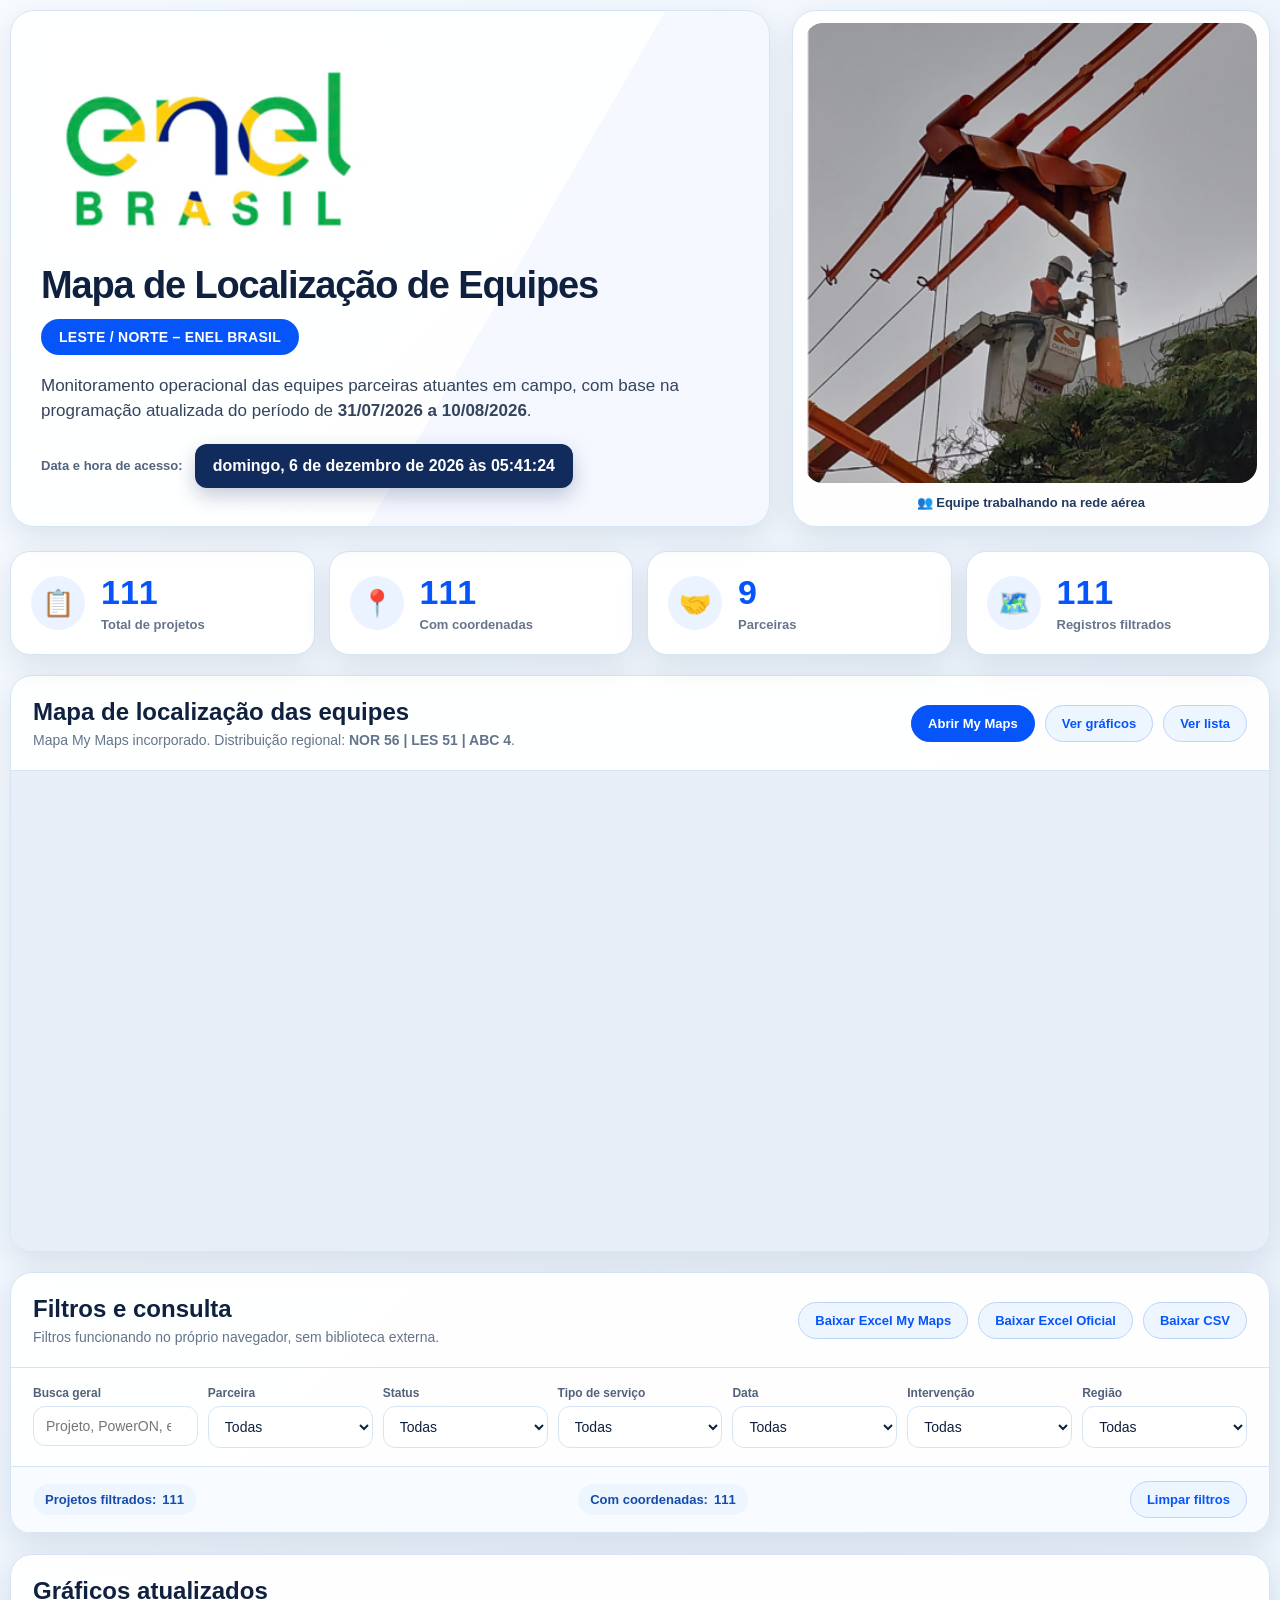
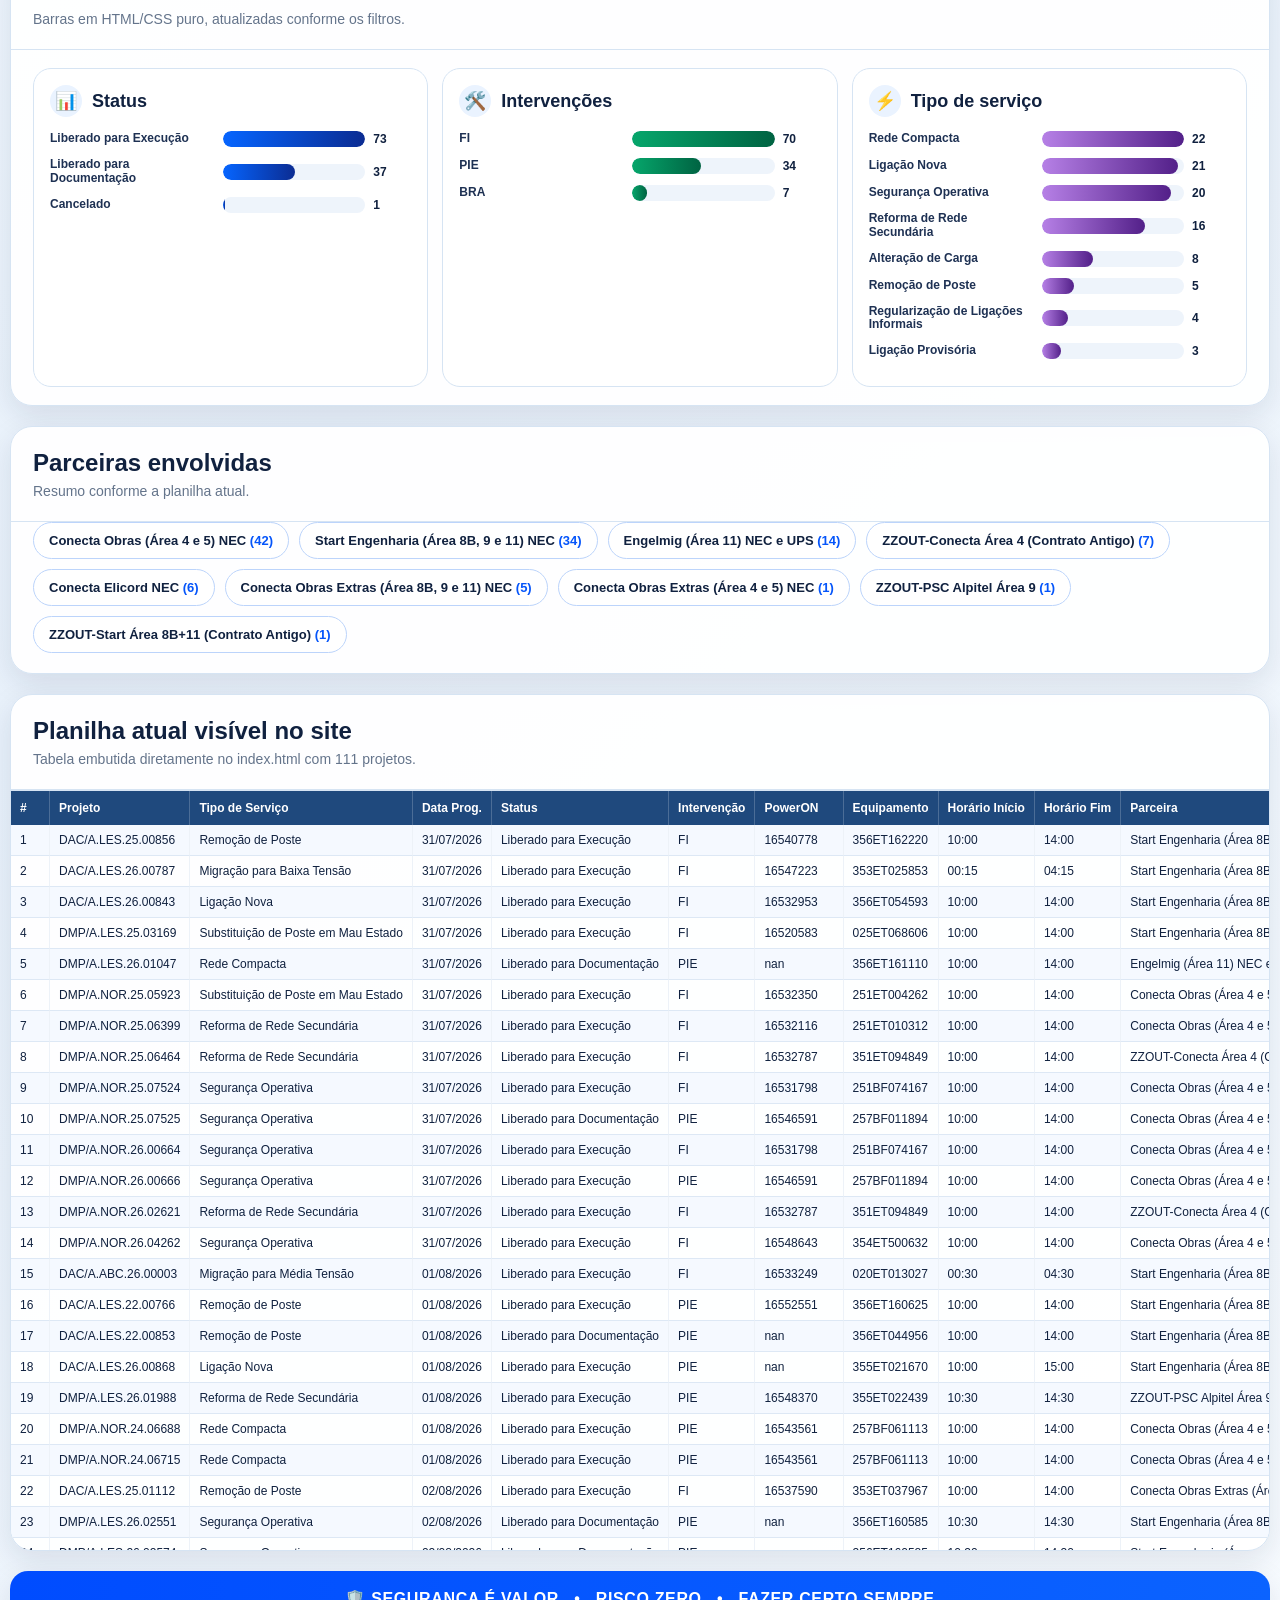
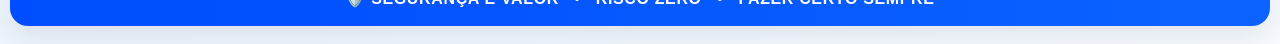
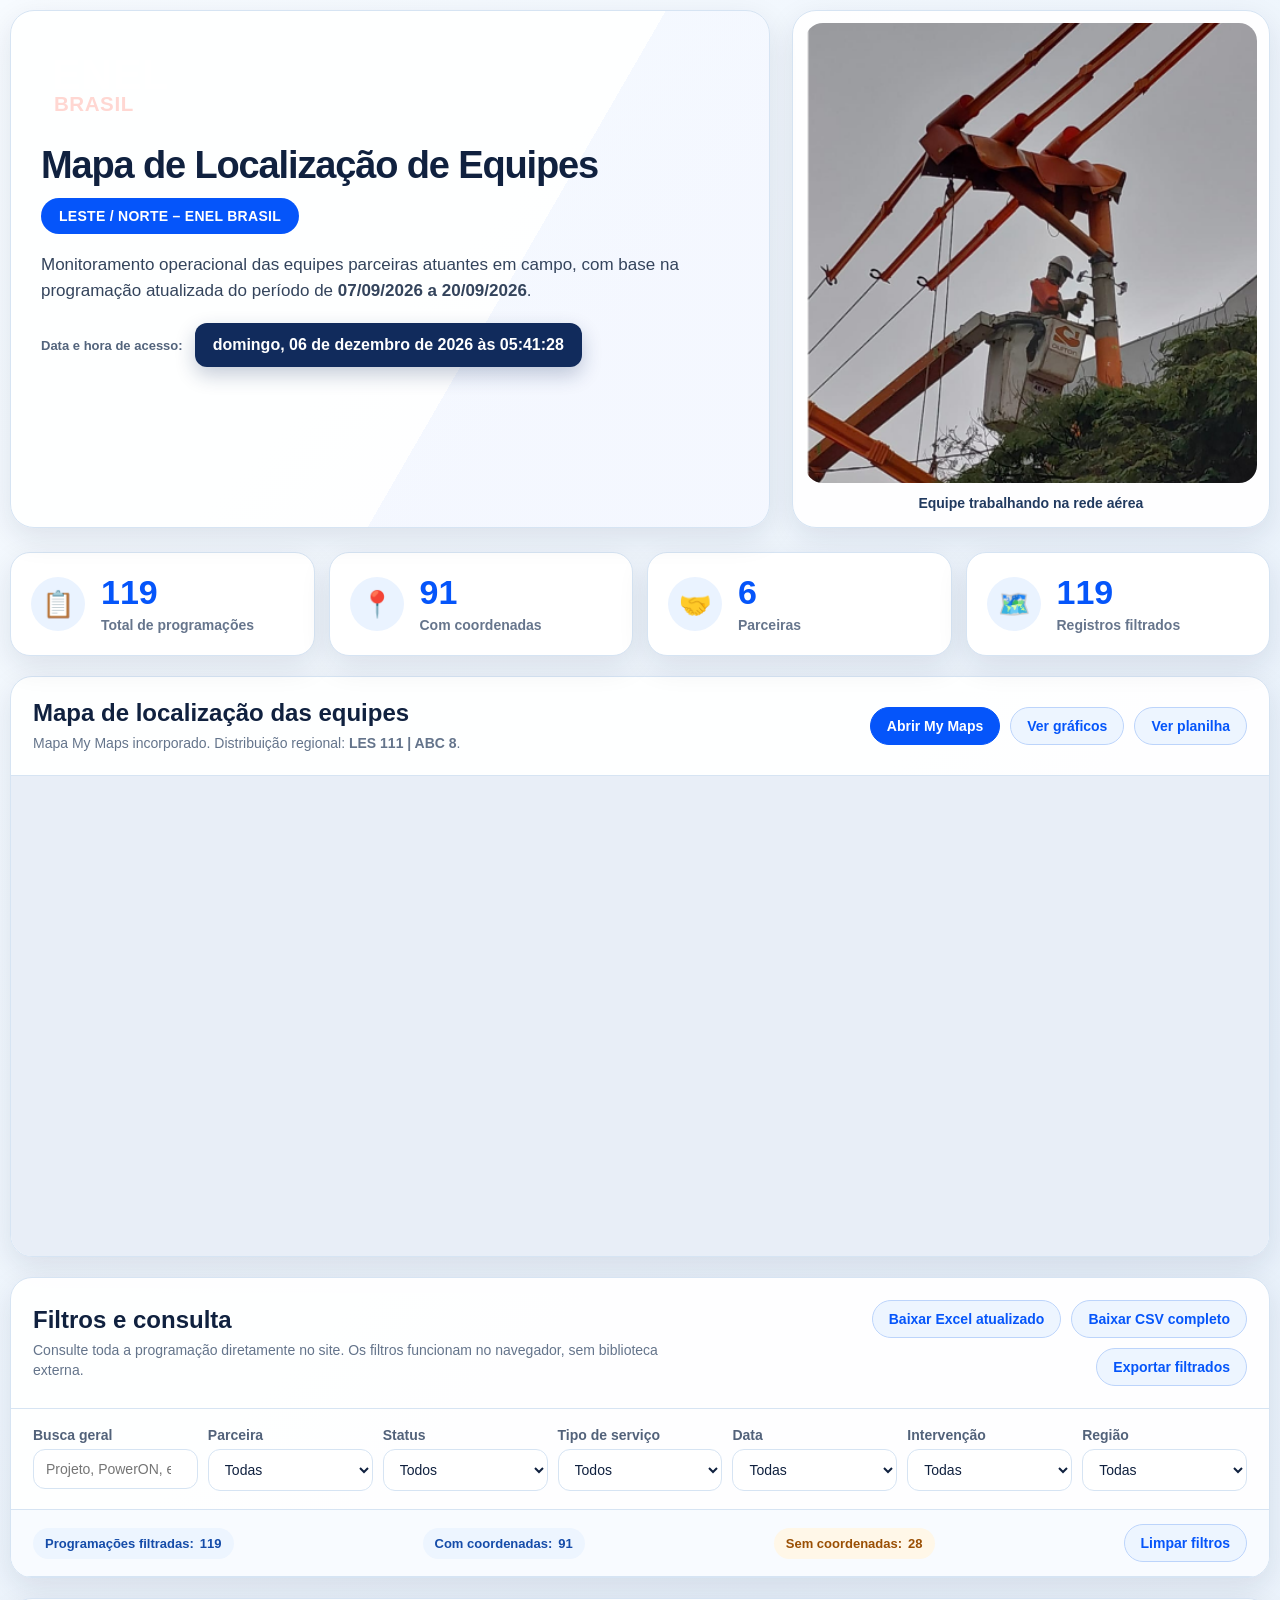
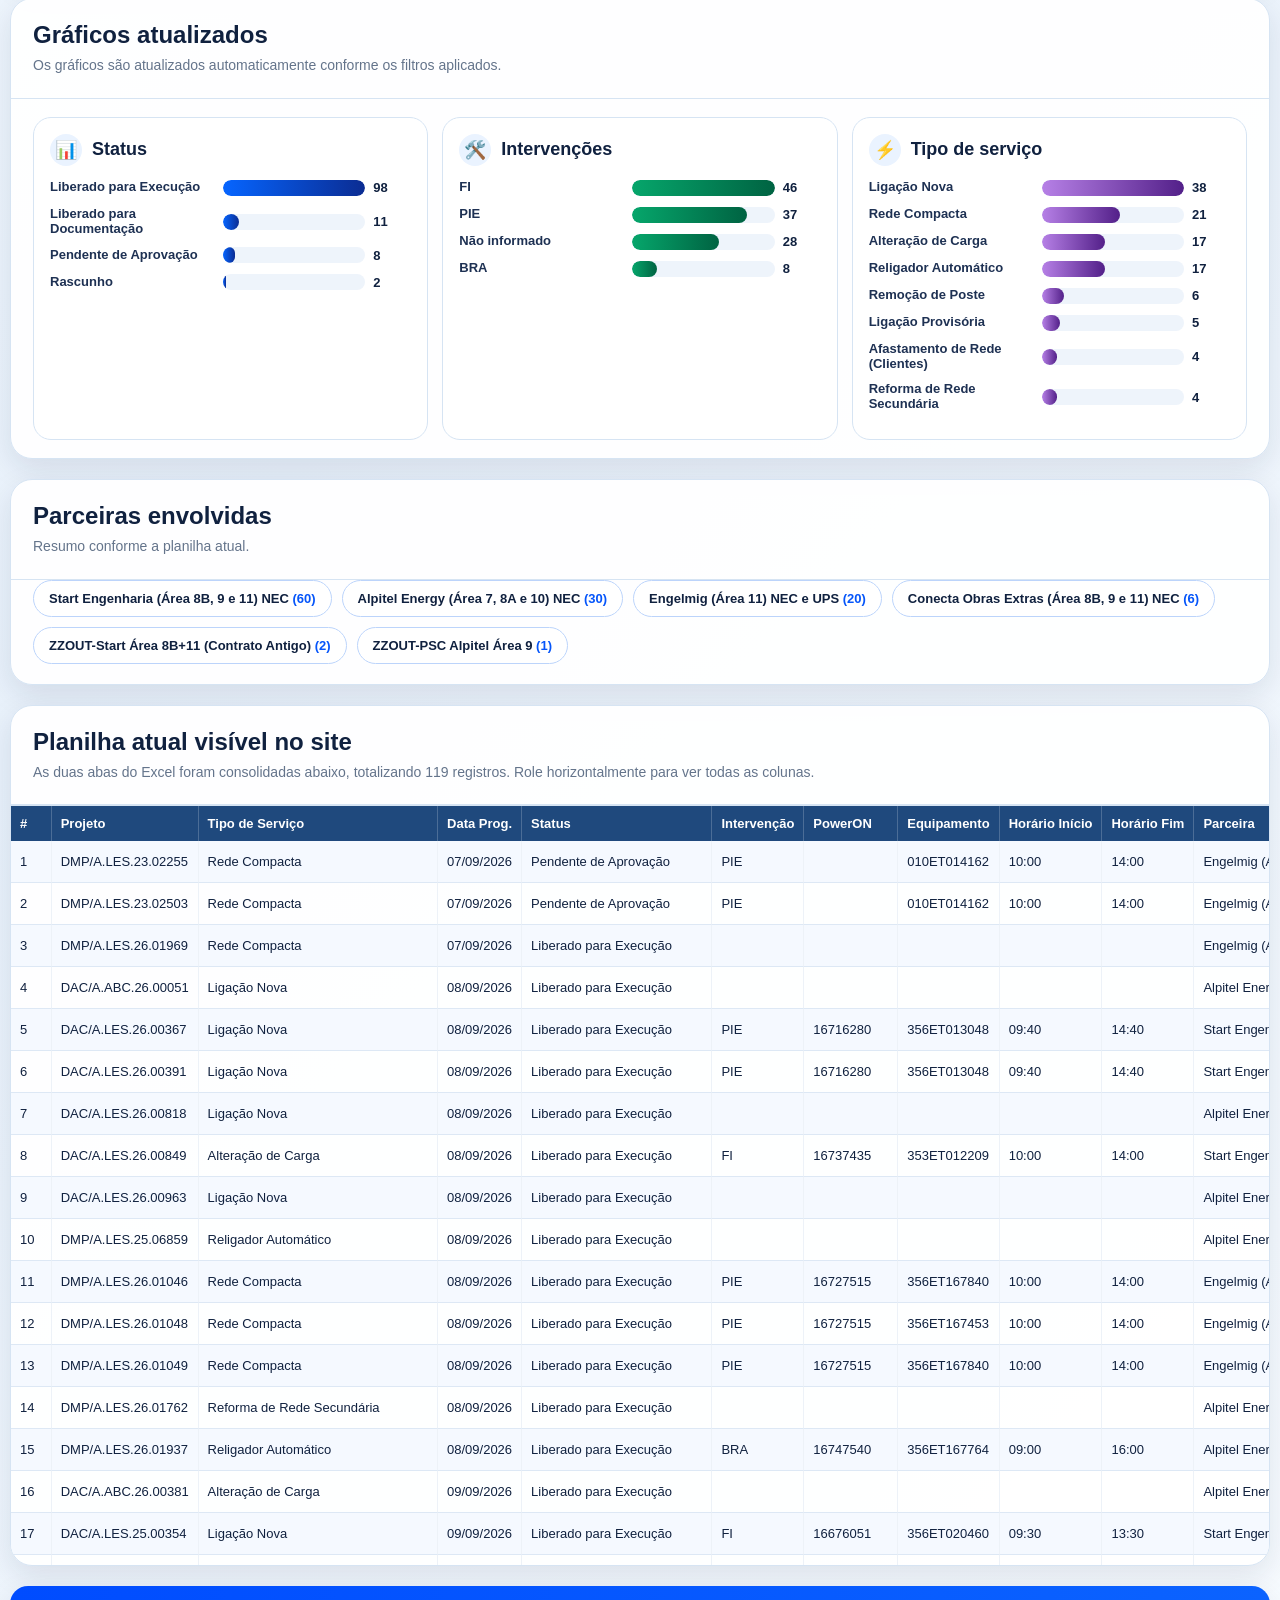
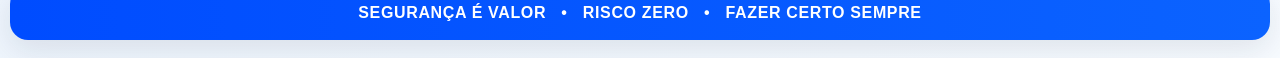
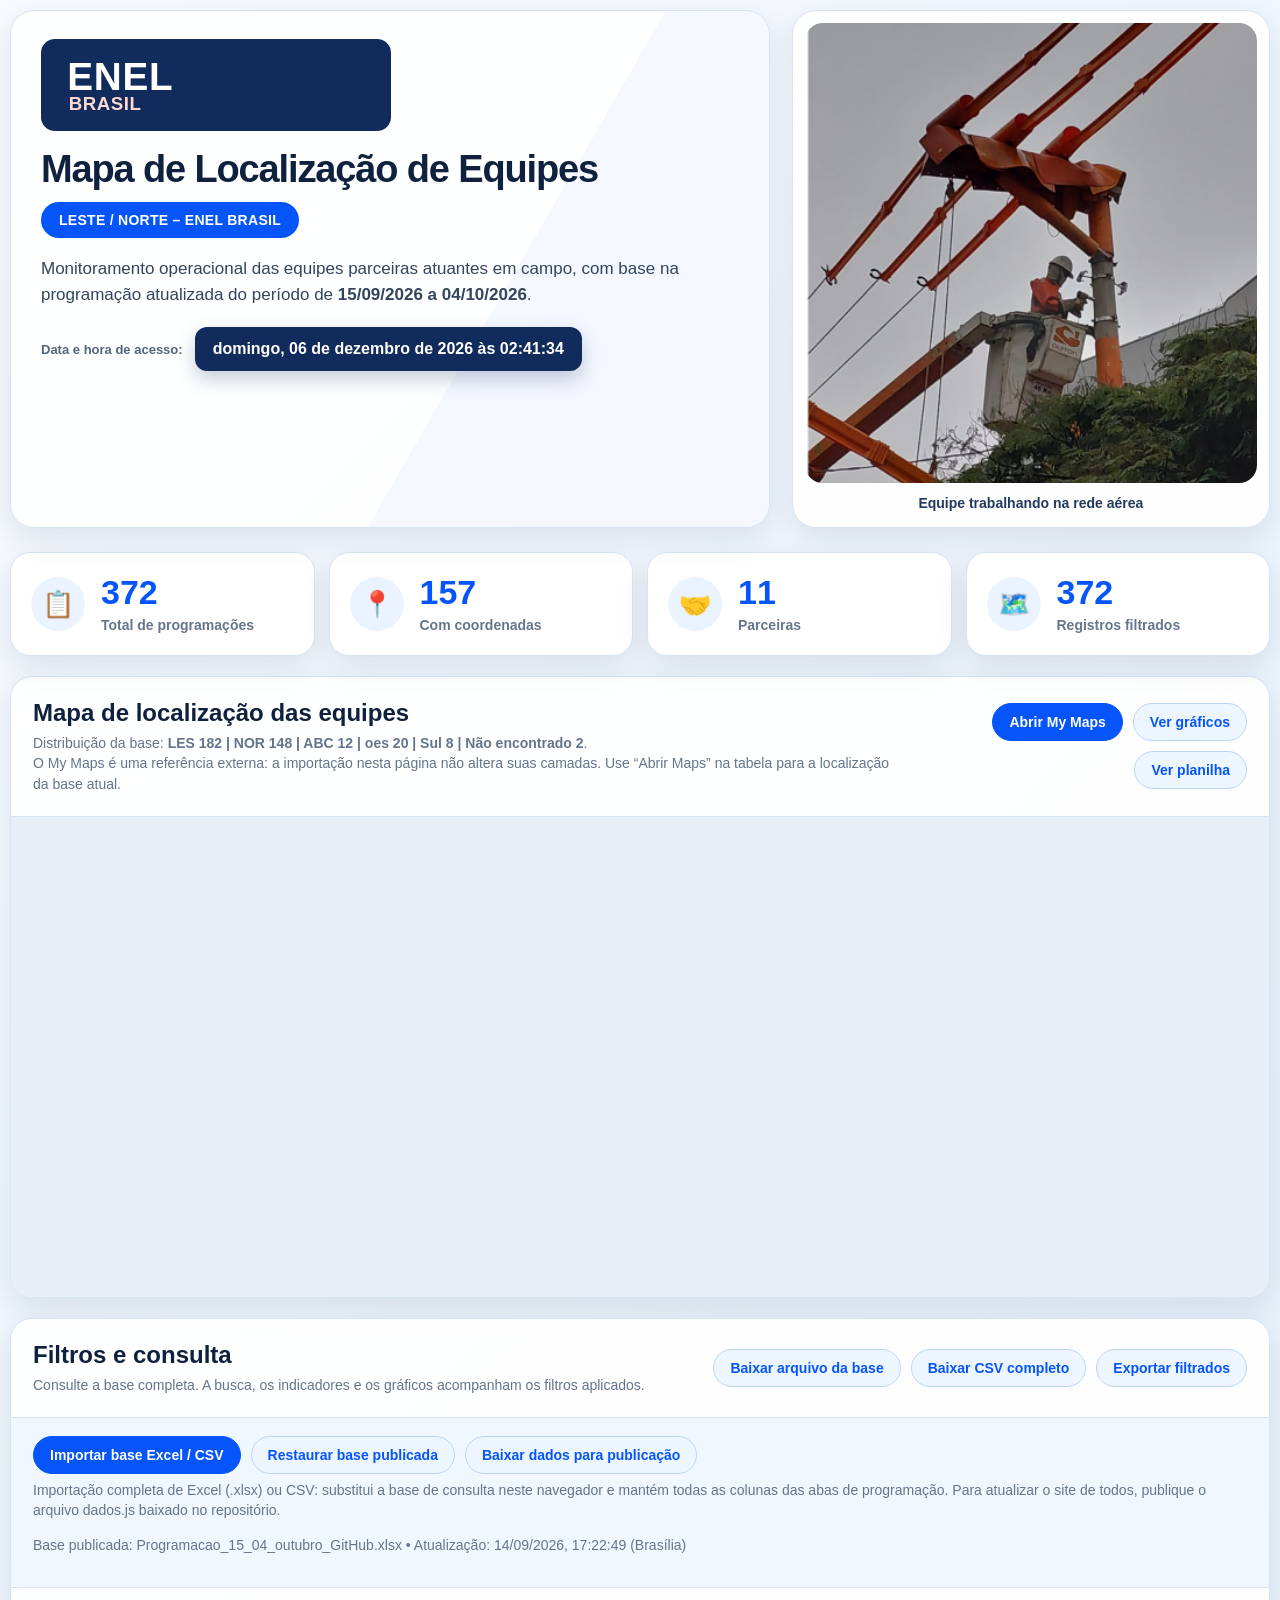
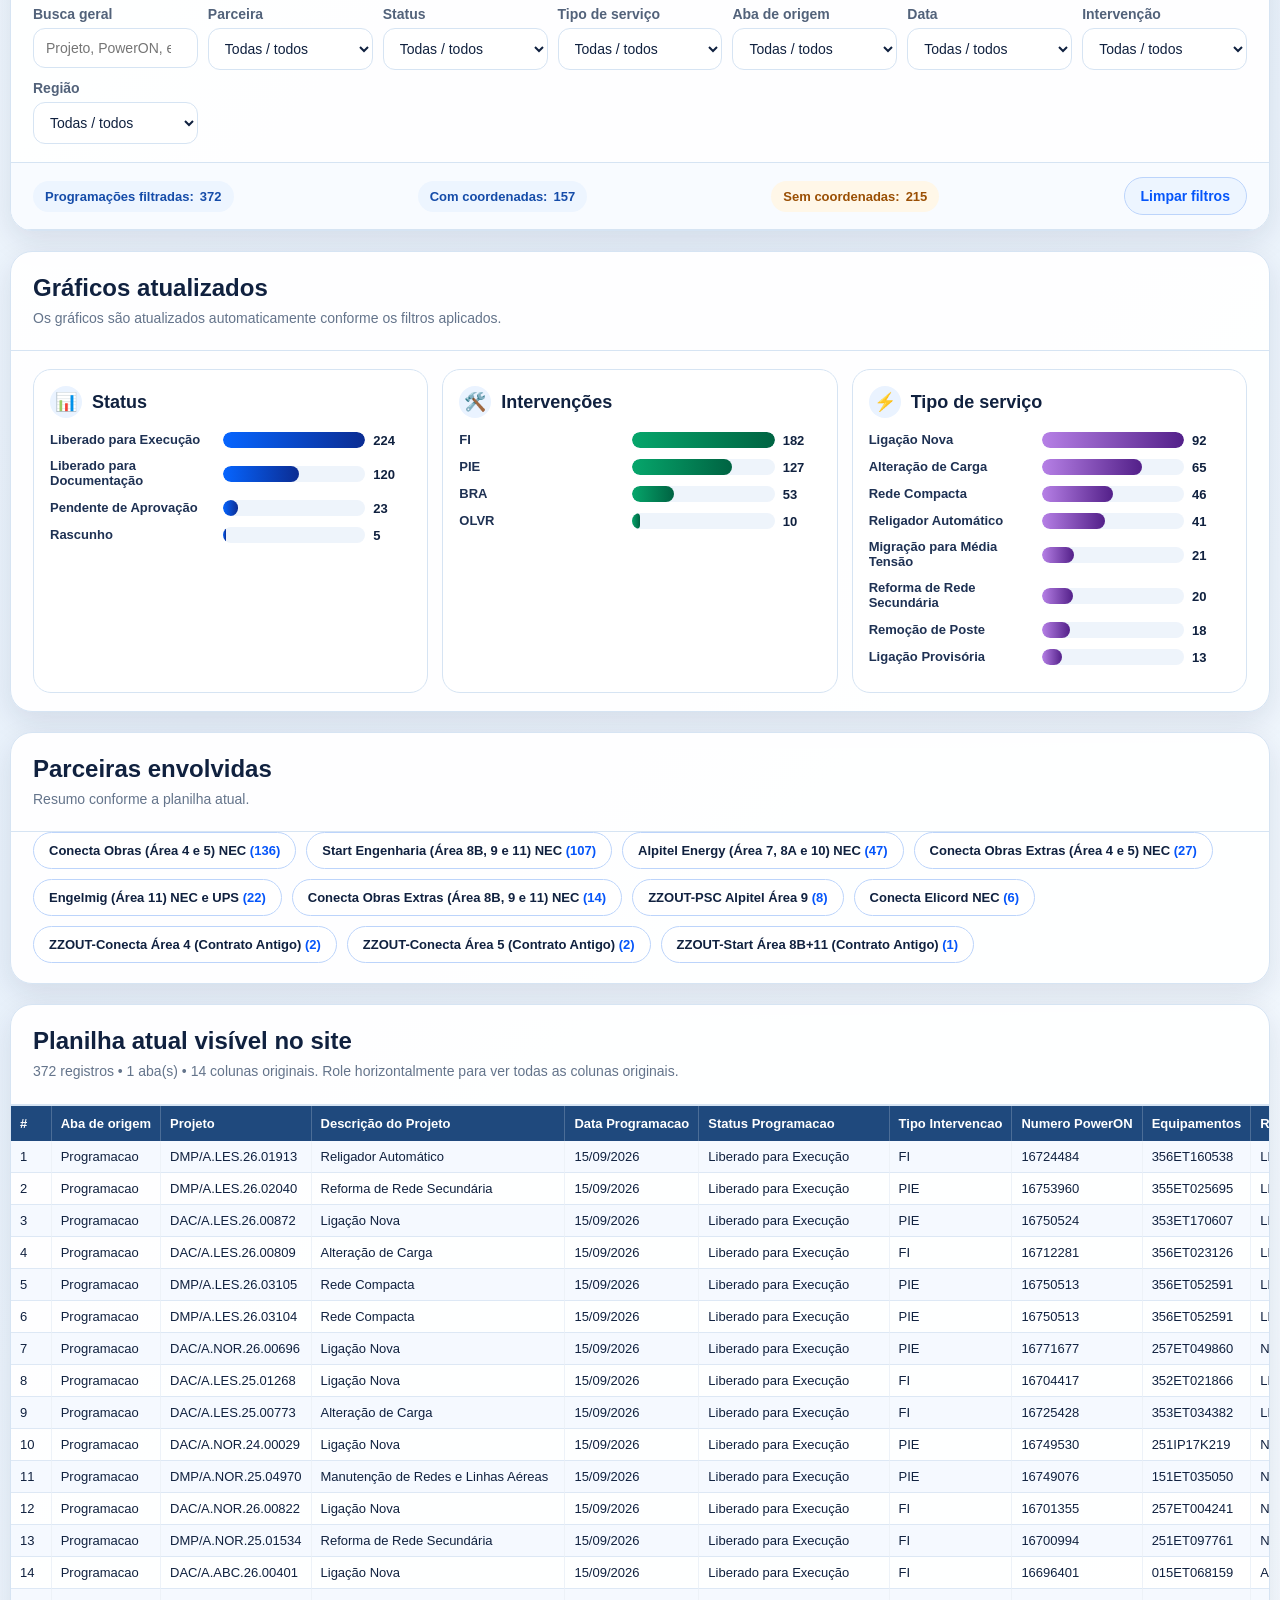
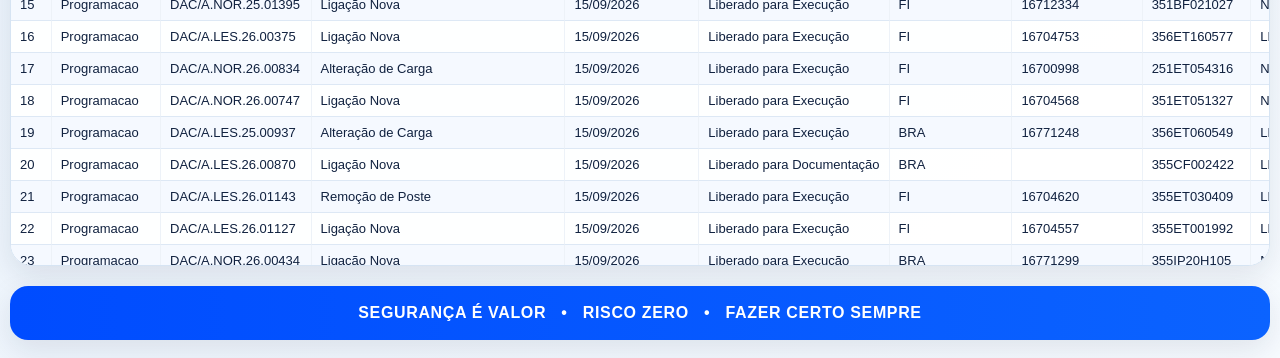
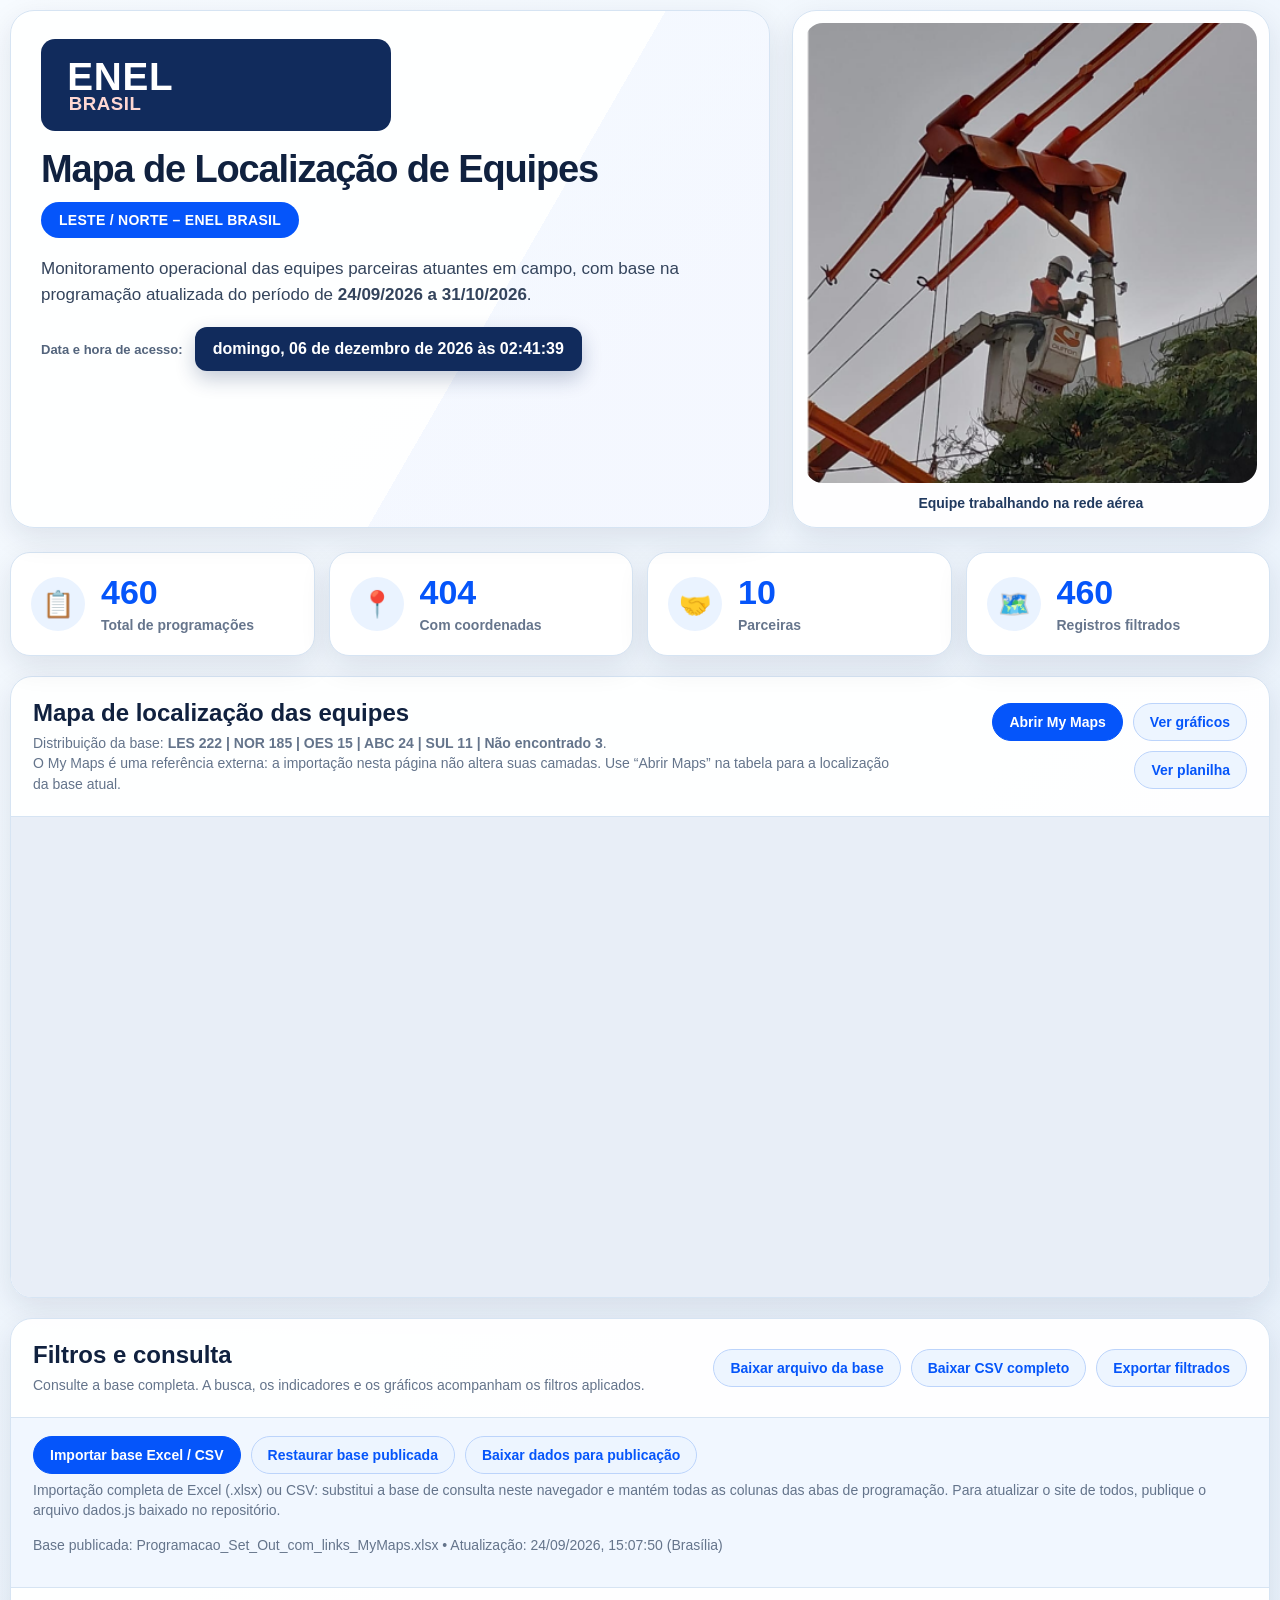
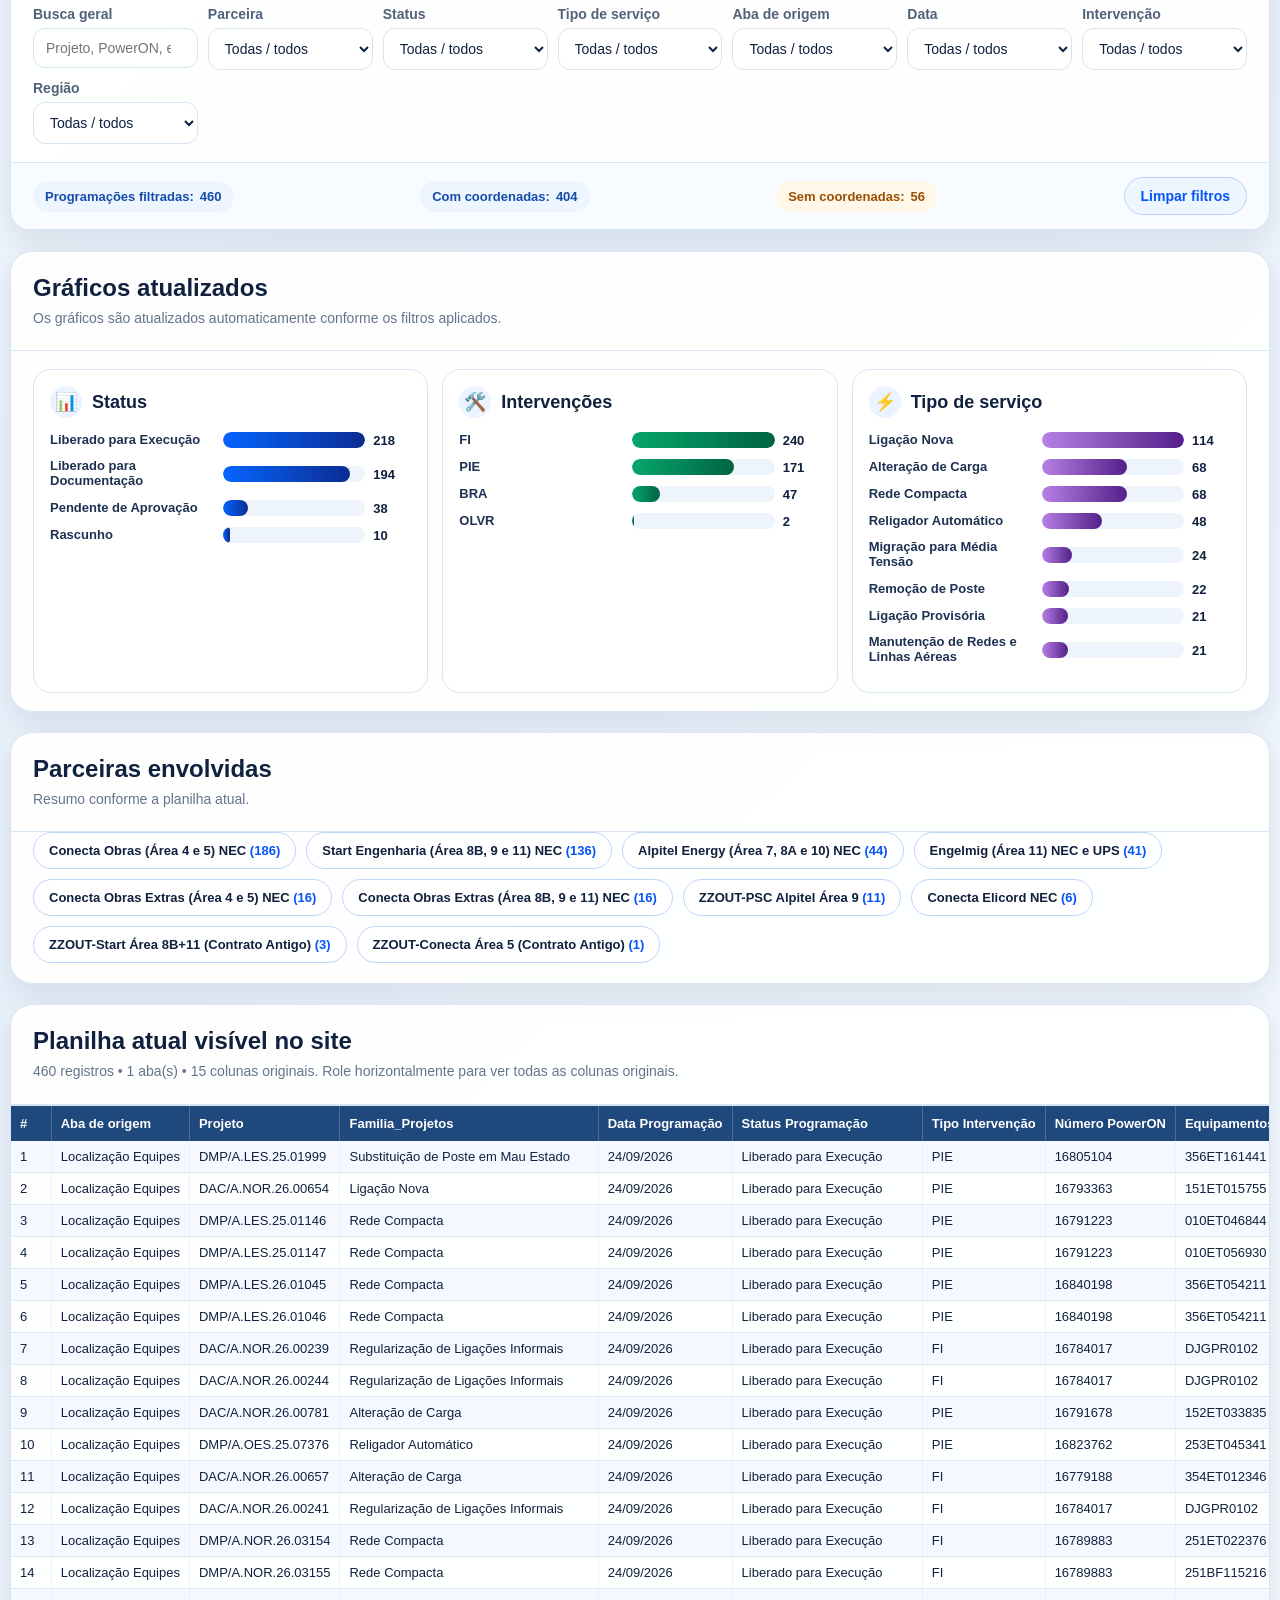
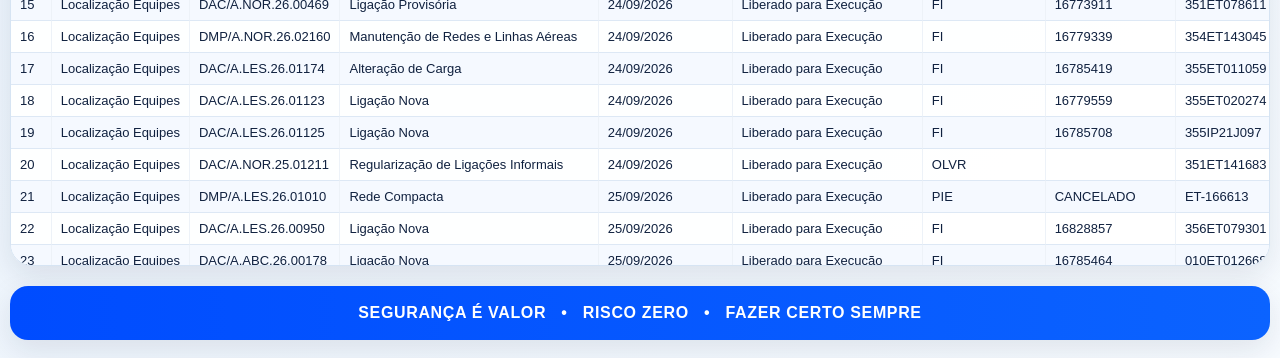
